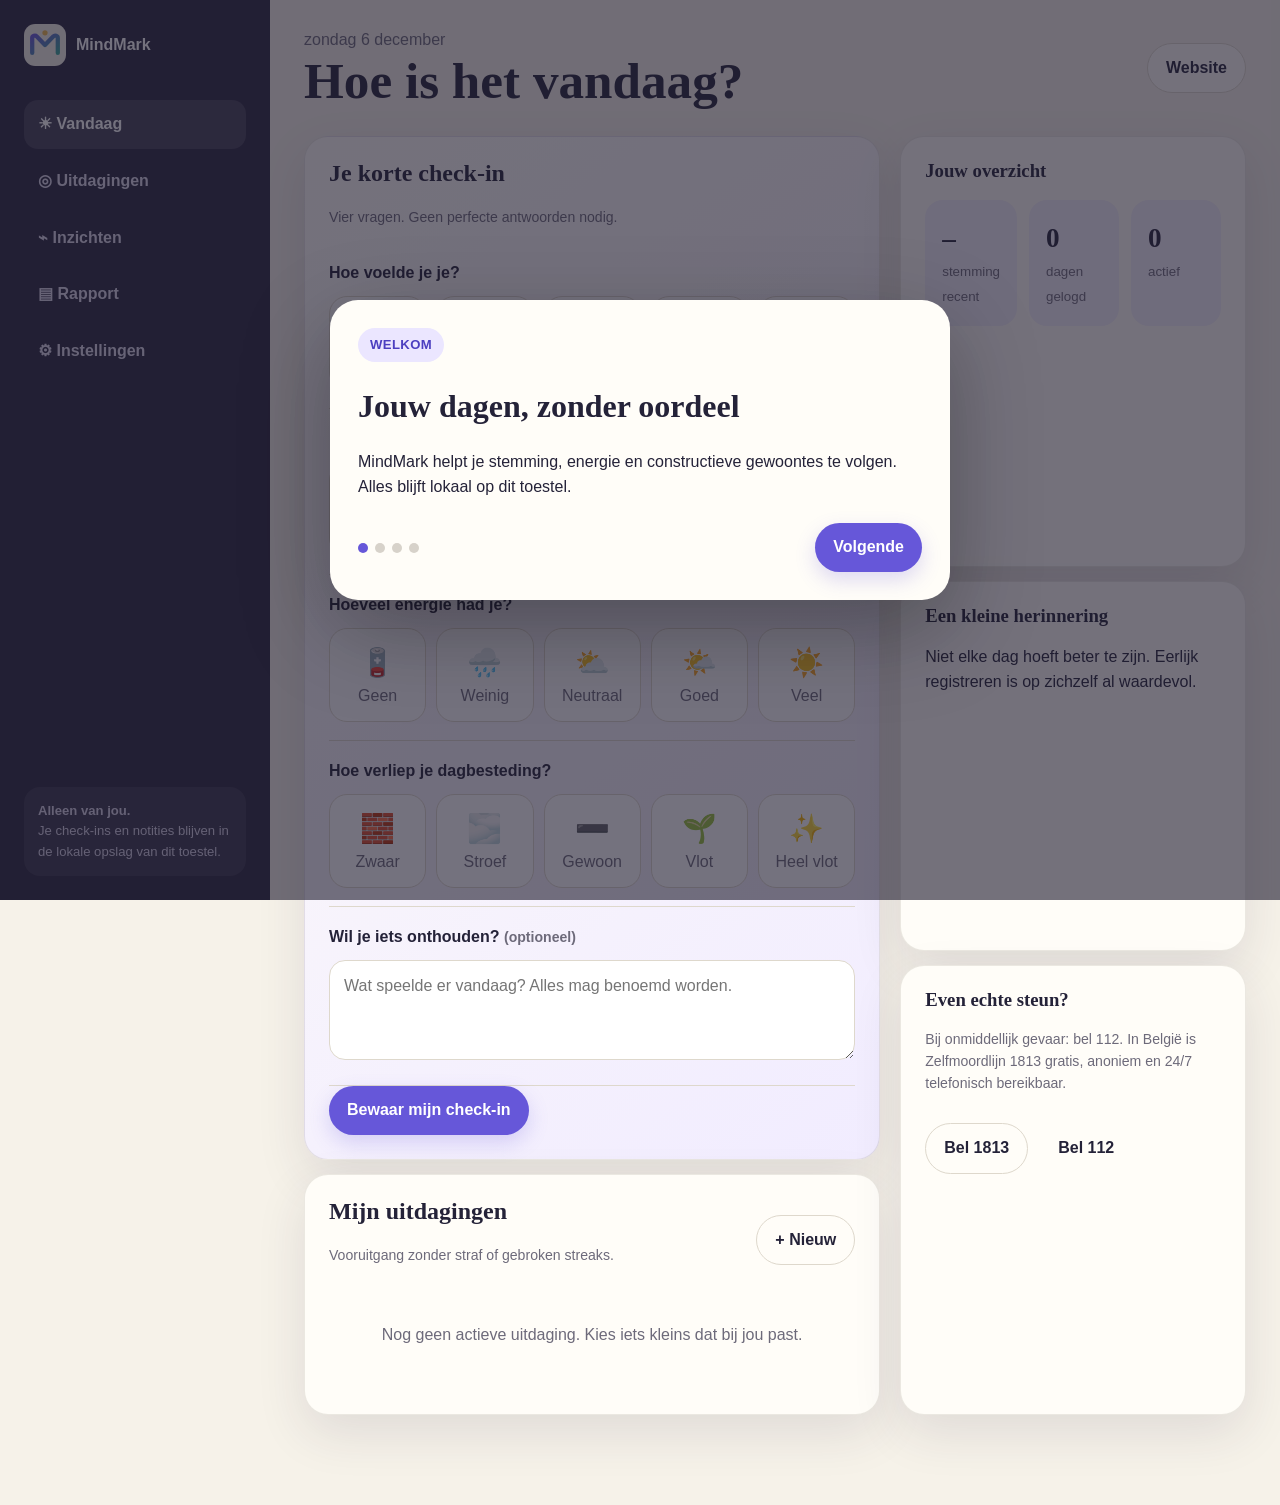
==== app/index.html @ 62b5b69e "Initial push" ====
<!doctype html><html lang="nl"><head><meta charset="utf-8"><meta name="viewport" content="width=device-width,initial-scale=1,viewport-fit=cover"><meta name="theme-color" content="#6657d9"><title>MindMark App — gratis mood- en habit tracker</title><meta name="description" content="Track stemming, emoties en zelfverbeterende gewoontes zonder schuldgevoel. Gratis en volledig lokaal."><link rel="manifest" href="../manifest.webmanifest"><link rel="icon" href="../assets/logo.svg"><link rel="stylesheet" href="../assets/styles.css"></head>
<body class="app-body" data-app-namespace="mindmark-stable">
<div class="app-shell">
<aside class="sidebar"><a class="brand" href="../"><img src="../assets/logo.svg" alt=""><span>MindMark</span></a><nav class="side-nav" aria-label="Appnavigatie"><button class="active" data-view="todayView">☀ Vandaag</button><button data-view="challengesView">◎ Uitdagingen</button><button data-view="insightsView">⌁ Inzichten</button><button data-view="reportView">▤ Rapport</button><button data-view="settingsView">⚙ Instellingen</button></nav><div class="privacy-chip"><strong>Alleen van jou.</strong><br>Je check-ins en notities blijven in de lokale opslag van dit toestel.</div></aside>
<main class="app-main"><header class="app-top"><div><div class="today" id="displayDate"></div><h1>Hoe is het vandaag?</h1></div><a class="btn secondary no-print" href="../">Website</a></header>
<section class="view active" id="todayView"><div class="dashboard-grid"><div class="stack"><article class="card check-card"><h2>Je korte check-in</h2><p class="small">Vier vragen. Geen perfecte antwoorden nodig.</p><div id="checkinStatus"></div><form id="checkinForm"><div class="question"><label>Hoe voelde je je?</label><div class="score-buttons"> <button type="button" class="score-btn" data-q="mood" data-score="1"><span>😞</span>Zwaar</button><button type="button" class="score-btn" data-q="mood" data-score="2"><span>🙁</span>Moeilijk</button><button type="button" class="score-btn" data-q="mood" data-score="3"><span>😐</span>Neutraal</button><button type="button" class="score-btn" data-q="mood" data-score="4"><span>🙂</span>Goed</button><button type="button" class="score-btn" data-q="mood" data-score="5"><span>😊</span>Heel goed</button></div></div>
<div class="question"><label>Hoe voelde je lichaam aan?</label><div class="score-buttons"> <button type="button" class="score-btn" data-q="body" data-score="1"><span>😣</span>Zwaar</button><button type="button" class="score-btn" data-q="body" data-score="2"><span>😕</span>Moeilijk</button><button type="button" class="score-btn" data-q="body" data-score="3"><span>😐</span>Neutraal</button><button type="button" class="score-btn" data-q="body" data-score="4"><span>🙂</span>Goed</button><button type="button" class="score-btn" data-q="body" data-score="5"><span>💪</span>Sterk</button></div></div>
<div class="question"><label>Hoeveel energie had je?</label><div class="score-buttons"> <button type="button" class="score-btn" data-q="energy" data-score="1"><span>🪫</span>Geen</button><button type="button" class="score-btn" data-q="energy" data-score="2"><span>🌧️</span>Weinig</button><button type="button" class="score-btn" data-q="energy" data-score="3"><span>⛅</span>Neutraal</button><button type="button" class="score-btn" data-q="energy" data-score="4"><span>🌤️</span>Goed</button><button type="button" class="score-btn" data-q="energy" data-score="5"><span>☀️</span>Veel</button></div></div>
<div class="question"><label>Hoe verliep je dagbesteding?</label><div class="score-buttons"> <button type="button" class="score-btn" data-q="day" data-score="1"><span>🧱</span>Zwaar</button><button type="button" class="score-btn" data-q="day" data-score="2"><span>🌫️</span>Stroef</button><button type="button" class="score-btn" data-q="day" data-score="3"><span>➖</span>Gewoon</button><button type="button" class="score-btn" data-q="day" data-score="4"><span>🌱</span>Vlot</button><button type="button" class="score-btn" data-q="day" data-score="5"><span>✨</span>Heel vlot</button></div></div>
<div class="question"><label for="note">Wil je iets onthouden? <span class="small">(optioneel)</span></label><textarea id="note" class="field" maxlength="1000" placeholder="Wat speelde er vandaag? Alles mag benoemd worden."></textarea></div><button class="btn" type="submit">Bewaar mijn check-in</button></form></article>
<article class="card"><div style="display:flex;justify-content:space-between;gap:12px;align-items:center"><div><h2>Mijn uitdagingen</h2><p class="small">Vooruitgang zonder straf of gebroken streaks.</p></div><button class="btn secondary" id="newChallenge">+ Nieuw</button></div><div id="dashboardChallenges"></div></article></div>
<aside class="stack"><article class="card"><h3>Jouw overzicht</h3><div class="stat-grid"><div class="stat"><strong id="weekAverage">–</strong><small>stemming recent</small></div><div class="stat"><strong id="loggedDays">0</strong><small>dagen gelogd</small></div><div class="stat"><strong id="activeChallenges">0</strong><small>actief</small></div></div></article><article class="card"><h3>Een kleine herinnering</h3><p>Niet elke dag hoeft beter te zijn. Eerlijk registreren is op zichzelf al waardevol.</p></article><article class="card"><h3>Even echte steun?</h3><p class="small">Bij onmiddellijk gevaar: bel 112. In België is Zelfmoordlijn 1813 gratis, anoniem en 24/7 telefonisch bereikbaar.</p><div class="actions"><a class="btn secondary" href="tel:1813">Bel 1813</a><a class="btn ghost" href="tel:112">Bel 112</a></div></article></aside></div></section>
<section class="view" id="challengesView"><div style="display:flex;justify-content:space-between;align-items:center;gap:16px"><div><h2>Uitdagingen</h2><p class="section-intro">Kies uit een begrensde bibliotheek met veilige, constructieve trackers.</p></div><button class="btn" id="newChallenge">+ Nieuwe uitdaging</button></div><div class="dashboard-grid" style="margin-top:24px"><article class="card"><h3>Actief</h3><div id="challengeList"></div></article><article class="card"><h3>Behaald</h3><div id="completedList"></div></article></div></section>
<section class="view" id="insightsView"><h2>Jouw patronen</h2><p class="section-intro">Feitelijke observaties uit wat jij registreert. Geen diagnose en geen algemene mentale gezondheidsscore.</p><div class="dashboard-grid" style="margin-top:24px"><article class="card"><h3>Stemming per niveau</h3><div class="bars" id="insightBars"></div><p class="small">1 = zwaar, 5 = heel goed</p></article><article class="card"><h3>Wat valt op?</h3><p id="patternCopy"></p><div class="notice small">Samenhang is geen oorzaak. Gebruik inzichten als gesprekspunt, niet als medische conclusie.</div></article></div><article class="card" style="margin-top:20px"><h3>Deze maand</h3><div class="calendar-grid" id="calendar"></div></article></section>
<section class="view" id="reportView"><div style="display:flex;justify-content:space-between;align-items:center"><div><h2>Persoonlijk rapport</h2><p class="section-intro">Gegenereerd op dit toestel. Jij kiest zelf of je het print of deelt.</p></div><button class="btn no-print" id="printReport">Print / bewaar als PDF</button></div><article class="card" style="margin-top:24px"><img src="../assets/logo.svg" width="52" alt=""><h2>MindMark-overzicht</h2><p><strong>Geregistreerde dagen:</strong> <span id="reportCount">0</span></p><div class="report-summary" id="reportNarrative"></div><h3 style="margin-top:28px">Belangrijk</h3><p class="small">Dit rapport vat persoonlijke registraties samen. Het stelt geen diagnose en vervangt geen zorgverlener. Vrije notities worden in deze MVP niet in het printrapport opgenomen.</p></article></section>
<section class="view" id="settingsView"><h2>Instellingen</h2><div class="dashboard-grid" style="margin-top:24px"><article class="card stack"><h3>Profiel op dit toestel</h3><label>Voornaam of bijnaam<input id="profileName" class="field" placeholder="Optioneel"></label><label>Land voor hulplijnen<select id="country" class="field"><option value="BE">België</option><option value="NL">Nederland</option><option value="FR">Frankrijk</option><option value="DE">Duitsland</option><option value="OTHER">Ander EU-land — 112</option></select></label><button class="btn" id="saveSettings">Bewaren</button></article><article class="card stack"><h3>Privacy en gegevens</h3><button class="btn secondary" id="exportData">Download lokale back-up</button><button class="btn secondary" id="restartTutorial">Toon tutorial opnieuw</button><button class="btn danger" id="wipeData">Wis alle lokale gegevens</button><p class="small">Zonder back-up kunnen verwijderde of verloren gegevens niet worden hersteld.</p></article></div></section>
</main></div>
<nav class="mobile-bar"><button class="active" data-view="todayView"><span>☀</span>Vandaag</button><button data-view="challengesView"><span>◎</span>Doelen</button><button data-view="insightsView"><span>⌁</span>Inzichten</button><button data-view="reportView"><span>▤</span>Rapport</button><button data-view="settingsView"><span>⚙</span>Instellingen</button></nav>
<div class="modal-backdrop" id="challengeModal"><div class="modal"><button class="btn ghost" data-close style="float:right">Sluiten</button><h2>Kies een uitdaging</h2><p>Alle trackers zijn gekozen om zelfzorg en constructieve verandering te ondersteunen.</p><form id="challengeForm"><div class="tracker-grid" id="trackerLibrary"></div><div class="card" style="margin-top:18px"><label><strong>Hoe groot is deze uitdaging?</strong><input class="field" id="challengeTarget" type="number" min="1" max="365" value="7"></label><p class="small">Bijvoorbeeld 7 dagen, sessies of registraties. Een gemiste dag zet niets op nul.</p><button class="btn" type="submit">Voeg uitdaging toe</button></div></form></div></div>
<div class="modal-backdrop" id="celebrateModal"><div class="modal celebrate"><div class="confetti">✦ ✨ ✦</div><h2 id="celebrateTitle">Uitdaging behaald</h2><p><strong>Goed gedaan.</strong> Dit is iets dat je bewust hebt opgebouwd. Neem gerust even tijd om dat te erkennen.</p><form id="celebrateForm" class="stack"><label>Hoe voelde het om dit te behalen?<textarea id="achievementFeeling" class="field" placeholder="Trots, opgelucht, verrassend, moeilijk… alles is oké."></textarea></label><fieldset style="border:0;padding:0"><legend><strong>Wil je al naar een volgende uitdaging kijken?</strong></legend><label class="tracker-item"><input type="radio" name="nextChoice" value="new"> Ja, toon me de bibliotheek</label><label class="tracker-item"><input type="radio" name="nextChoice" value="later" checked> Niet nu, ik geniet eerst hiervan</label></fieldset><button class="btn" type="submit">Bewaar dit moment</button></form></div></div>
<div class="modal-backdrop" id="crisisModal"><div class="modal crisis"><h2 id="crisisTitle"></h2><p id="crisisCopy"></p><div class="notice"><strong>Zelfmoordlijn 1813</strong><br>België: gratis en anoniem. Telefoon 24/7. Chat dagelijks 17:00–00:00 en woensdag 12:00–00:00.</div><div class="actions"><a class="btn danger call-button" id="callPrimary" href="tel:1813">Bel 1813</a><button class="btn secondary" data-close>Ik ben nu veilig</button></div><p class="small">MindMark verstuurt je tekst niet en contacteert niemand automatisch.</p></div></div>
<div class="modal-backdrop" id="tutorialModal"><div class="modal"><div class="tutorial-slide"><span class="eyebrow">Welkom</span><h2>Jouw dagen, zonder oordeel</h2><p>MindMark helpt je stemming, energie en constructieve gewoontes te volgen. Alles blijft lokaal op dit toestel.</p></div><div class="tutorial-slide" hidden><span class="eyebrow">30 seconden</span><h2>Een superkorte check-in</h2><p>Vier eenvoudige vragen tonen patronen over tijd. Een moeilijke dag is informatie, geen mislukking.</p></div><div class="tutorial-slide" hidden><span class="eyebrow">Uitdagingen</span><h2>Vooruitgang die niet breekt</h2><p>Behaalde doelen worden gevierd. Gemiste dagen wissen je eerdere inspanning nooit uit.</p></div><div class="tutorial-slide" hidden><span class="eyebrow">Veiligheid</span><h2>Echte hulp blijft dichtbij</h2><p>Bij zorgwekkende woorden toont MindMark rustig relevante hulplijnen. Er wordt niets verzonden.</p></div><div style="display:flex;justify-content:space-between;align-items:center;margin-top:24px"><div style="display:flex;gap:7px"><i class="tutorial-dot"></i><i class="tutorial-dot"></i><i class="tutorial-dot"></i><i class="tutorial-dot"></i></div><button class="btn" id="tutorialNext">Volgende</button></div></div></div>
<div class="toast" id="toast"></div><script src="../data/trackers.js"></script><script src="../js/app.js"></script></body></html>
---- assets/styles.css ----
:root{--ink:#242238;--muted:#6d6a7a;--paper:#f6f2e9;--surface:#fffdf8;--soft:#ece7f8;--primary:#6657d9;--primary-dark:#4c3fc0;--teal:#278f86;--gold:#e6a93f;--rose:#d96d7b;--line:#ded8cc;--shadow:0 18px 50px rgba(42,36,72,.11);--radius:24px;--serif:"Merriweather","Iowan Old Style","Palatino Linotype",Georgia,serif;--sans:"Noto Sans Display","Avenir Next","Trebuchet MS",Arial,sans-serif}
*{box-sizing:border-box}html{scroll-behavior:smooth}body{margin:0;background:radial-gradient(circle at 10% 0%,#fff8e8 0,transparent 28%),radial-gradient(circle at 90% 10%,#e9e6ff 0,transparent 26%),var(--paper);color:var(--ink);font-family:var(--sans);line-height:1.55}button,input,textarea,select{font:inherit}a{color:var(--primary-dark)}img{max-width:100%}.wrap{width:min(1180px,calc(100% - 32px));margin:auto}.site-header{position:sticky;top:0;z-index:30;background:rgba(246,242,233,.88);backdrop-filter:blur(18px);border-bottom:1px solid rgba(110,103,91,.12)}.nav{height:72px;display:flex;align-items:center;justify-content:space-between;gap:24px}.brand{display:flex;align-items:center;gap:10px;text-decoration:none;color:var(--ink);font-weight:800}.brand img{width:42px;height:42px}.navlinks{display:flex;align-items:center;gap:20px}.navlinks a{text-decoration:none;color:var(--ink);font-size:.94rem}.button,.btn{display:inline-flex;align-items:center;justify-content:center;gap:8px;border:0;border-radius:999px;background:var(--primary);color:#fff;text-decoration:none;padding:12px 18px;font-weight:800;cursor:pointer;box-shadow:0 8px 20px rgba(102,87,217,.22)}.button:hover,.btn:hover{background:var(--primary-dark);transform:translateY(-1px)}.btn.secondary,.button.secondary{background:var(--surface);color:var(--ink);border:1px solid var(--line);box-shadow:none}.btn.ghost{background:transparent;color:var(--ink);box-shadow:none}.btn.danger{background:#a72b45}.hero{padding:82px 0 60px}.hero-grid{display:grid;grid-template-columns:1.07fr .93fr;gap:56px;align-items:center}.eyebrow{display:inline-flex;border-radius:999px;background:#ebe6ff;color:var(--primary-dark);padding:7px 12px;font-weight:800;font-size:.82rem;letter-spacing:.03em;text-transform:uppercase}.hero h1,.page-title,h1,h2,h3{font-family:var(--serif);line-height:1.08}.hero h1{font-size:clamp(3rem,7vw,6.4rem);margin:18px 0 22px;letter-spacing:-.045em}.hero h1 span{color:var(--primary)}.lead{font-size:clamp(1.08rem,2vw,1.34rem);color:var(--muted);max-width:720px}.actions{display:flex;flex-wrap:wrap;gap:12px;margin-top:28px}.trust-row{display:flex;flex-wrap:wrap;gap:10px;margin-top:28px}.trust-pill{padding:8px 12px;border-radius:999px;background:rgba(255,255,255,.7);border:1px solid var(--line);font-size:.88rem;font-weight:700}.phone-preview{padding:18px;border-radius:42px;background:#25233a;box-shadow:0 30px 80px rgba(38,31,75,.28);transform:rotate(2deg)}.phone-screen{background:var(--paper);border-radius:28px;padding:22px;min-height:580px;overflow:hidden}.mini-head{display:flex;justify-content:space-between;align-items:center}.mini-card,.card{background:var(--surface);border:1px solid rgba(115,104,89,.14);border-radius:var(--radius);box-shadow:var(--shadow)}.mini-card{padding:18px;margin-top:14px}.mood-row{display:grid;grid-template-columns:repeat(5,1fr);gap:8px;margin-top:12px}.mood{aspect-ratio:1;border-radius:18px;display:grid;place-items:center;background:#f1edf8;font-size:1.7rem}.mood.active{background:#ddd6ff;outline:3px solid var(--primary)}.mini-progress{height:10px;border-radius:999px;background:#e7e1d7;overflow:hidden}.mini-progress span{display:block;height:100%;width:74%;background:linear-gradient(90deg,var(--primary),var(--teal));border-radius:inherit}.section{padding:72px 0}.section h2{font-size:clamp(2.1rem,4.5vw,4rem);margin:0 0 16px;letter-spacing:-.03em}.section-intro{max-width:760px;color:var(--muted);font-size:1.1rem}.grid-3{display:grid;grid-template-columns:repeat(3,1fr);gap:20px;margin-top:32px}.feature{padding:28px}.feature .icon{width:48px;height:48px;border-radius:16px;background:var(--soft);display:grid;place-items:center;font-size:1.45rem}.feature h3{font-size:1.35rem;margin:18px 0 8px}.feature p{margin:0;color:var(--muted)}.band{background:#28253d;color:white}.band .section-intro{color:#d8d4e8}.steps{display:grid;grid-template-columns:repeat(4,1fr);gap:18px;margin-top:32px}.step{padding:24px;border:1px solid rgba(255,255,255,.15);border-radius:22px;background:rgba(255,255,255,.06)}.step b{display:grid;place-items:center;width:34px;height:34px;border-radius:50%;background:var(--gold);color:#2f2512;margin-bottom:20px}.footer{padding:42px 0;border-top:1px solid var(--line);color:var(--muted)}.footer-grid{display:flex;justify-content:space-between;gap:24px;flex-wrap:wrap}.footer a{color:inherit}.legal{padding:60px 0}.legal article{max-width:840px}.legal h1{font-size:clamp(2.6rem,6vw,5rem)}.legal h2{margin-top:38px;font-size:1.7rem}.notice{padding:18px 20px;border-radius:18px;background:#fff4d5;border:1px solid #edd28a}.app-body{background:var(--paper)}.app-shell{min-height:100vh;display:grid;grid-template-columns:270px 1fr}.sidebar{position:sticky;top:0;height:100vh;padding:24px;background:#28253d;color:#fff;display:flex;flex-direction:column}.sidebar .brand{color:#fff}.side-nav{display:grid;gap:8px;margin-top:34px}.side-nav button{border:0;background:transparent;color:#dcd8ea;padding:12px 14px;border-radius:14px;text-align:left;font-weight:700;cursor:pointer}.side-nav button.active,.side-nav button:hover{background:rgba(255,255,255,.12);color:#fff}.privacy-chip{margin-top:auto;padding:14px;border-radius:16px;background:rgba(255,255,255,.08);font-size:.82rem;color:#d7d2e8}.app-main{padding:28px 34px 90px;min-width:0}.app-top{display:flex;align-items:center;justify-content:space-between;gap:20px;margin-bottom:28px}.app-top h1{font-size:clamp(2rem,4vw,3.4rem);margin:0}.today{color:var(--muted)}.view{display:none}.view.active{display:block}.dashboard-grid{display:grid;grid-template-columns:1.25fr .75fr;gap:20px}.card{padding:24px}.check-card{background:linear-gradient(145deg,#fffdf8,#f1ecff)}.card h2,.card h3{margin-top:0}.score-buttons{display:grid;grid-template-columns:repeat(5,1fr);gap:10px}.score-btn{border:1px solid var(--line);background:#fff;border-radius:18px;padding:12px 6px;cursor:pointer;color:var(--muted)}.score-btn span{display:block;font-size:1.75rem}.score-btn.selected{border-color:var(--primary);background:#ebe7ff;color:var(--ink);box-shadow:0 0 0 3px rgba(102,87,217,.12)}.question{padding:18px 0;border-bottom:1px solid var(--line)}.question:last-child{border-bottom:0}.question label{display:block;font-weight:800;margin-bottom:10px}.field{width:100%;border:1px solid var(--line);border-radius:16px;background:#fff;padding:13px 14px;color:var(--ink)}textarea.field{min-height:100px;resize:vertical}.stack{display:grid;gap:14px}.split{display:grid;grid-template-columns:1fr 1fr;gap:14px}.stat-grid{display:grid;grid-template-columns:repeat(3,1fr);gap:12px}.stat{padding:17px;border-radius:18px;background:#f2eef9}.stat strong{display:block;font-family:var(--serif);font-size:1.7rem}.stat small{color:var(--muted)}.challenge-card{display:flex;gap:14px;align-items:center;padding:16px;border-radius:18px;background:#fff;border:1px solid var(--line);margin-top:12px}.challenge-card .grow{flex:1}.progress{height:9px;background:#e9e4da;border-radius:999px;overflow:hidden}.progress span{display:block;height:100%;border-radius:inherit;background:linear-gradient(90deg,var(--primary),var(--teal))}.empty{text-align:center;padding:42px 20px;color:var(--muted)}.tracker-grid{display:grid;grid-template-columns:repeat(2,1fr);gap:18px}.tracker-group h3{font-size:1.2rem}.tracker-item{display:flex;align-items:center;gap:10px;padding:11px;border-radius:14px}.tracker-item:hover{background:#f4f0e9}.tracker-item input{width:19px;height:19px}.calendar-grid{display:grid;grid-template-columns:repeat(7,1fr);gap:8px}.day{aspect-ratio:1;border-radius:15px;background:#fff;display:grid;place-items:center;border:1px solid var(--line);font-size:.85rem}.day.has-1{background:#f8dce1}.day.has-2{background:#f7e9c7}.day.has-3{background:#e7e4f7}.day.has-4{background:#d9eee9}.day.has-5{background:#cce6da}.bars{display:flex;align-items:end;gap:9px;height:180px;padding-top:20px}.bar{flex:1;min-width:8px;border-radius:8px 8px 3px 3px;background:linear-gradient(var(--primary),var(--teal));position:relative}.bar small{position:absolute;bottom:-24px;left:50%;transform:translateX(-50%);font-size:.68rem;color:var(--muted)}.modal-backdrop{position:fixed;inset:0;background:rgba(31,28,47,.62);z-index:100;display:none;place-items:center;padding:18px}.modal-backdrop.open{display:grid}.modal{width:min(620px,100%);max-height:90vh;overflow:auto;background:var(--surface);border-radius:28px;padding:28px;box-shadow:0 30px 90px rgba(0,0,0,.3)}.modal h2{font-size:2rem}.crisis{border-top:8px solid var(--rose)}.call-button{font-size:1.2rem;padding:16px 22px}.toast{position:fixed;right:22px;bottom:22px;background:#28253d;color:#fff;padding:14px 18px;border-radius:16px;box-shadow:var(--shadow);opacity:0;transform:translateY(10px);pointer-events:none;transition:.2s;z-index:200}.toast.show{opacity:1;transform:none}.mobile-bar{display:none}.tutorial-dot{width:10px;height:10px;border-radius:50%;background:#d7d2ca}.tutorial-dot.active{background:var(--primary)}.report-summary{padding:18px;border-radius:18px;background:#f2eef9}.danger-note{background:#fff0f1;border:1px solid #e8b8bf;padding:16px;border-radius:16px}.celebrate{background:linear-gradient(135deg,#fff4ca,#e8e2ff);border:1px solid #e1cc74}.confetti{font-size:2rem;letter-spacing:.25rem}.beta-badge{padding:5px 9px;border-radius:999px;background:var(--gold);color:#2d220b;font-size:.75rem;font-weight:900}.small{font-size:.88rem;color:var(--muted)}
@media(max-width:900px){.hero-grid,.dashboard-grid{grid-template-columns:1fr}.phone-preview{max-width:520px;margin:auto}.grid-3{grid-template-columns:1fr 1fr}.steps{grid-template-columns:1fr 1fr}.app-shell{display:block}.sidebar{display:none}.app-main{padding:20px 16px 96px}.mobile-bar{position:fixed;display:grid;grid-template-columns:repeat(5,1fr);bottom:0;left:0;right:0;z-index:40;background:rgba(255,253,248,.94);backdrop-filter:blur(18px);border-top:1px solid var(--line);padding:8px}.mobile-bar button{border:0;background:none;font-size:.7rem;color:var(--muted);padding:7px 2px}.mobile-bar button span{display:block;font-size:1.25rem}.mobile-bar button.active{color:var(--primary);font-weight:800}.navlinks a:not(.button){display:none}}
@media(max-width:620px){.hero{padding-top:48px}.hero h1{font-size:3.3rem}.grid-3,.steps,.tracker-grid,.split,.stat-grid{grid-template-columns:1fr}.phone-screen{min-height:520px}.score-buttons{gap:5px}.score-btn{padding:10px 2px;font-size:.7rem}.score-btn span{font-size:1.4rem}.app-top{align-items:flex-start}.card{padding:19px}.calendar-grid{gap:4px}.day{border-radius:10px}.nav{height:64px}}
@media print{.sidebar,.mobile-bar,.app-top .btn,.no-print{display:none!important}.app-shell{display:block}.app-main{padding:0}.view{display:none!important}#reportView{display:block!important}.card{box-shadow:none;break-inside:avoid}body{background:#fff}}
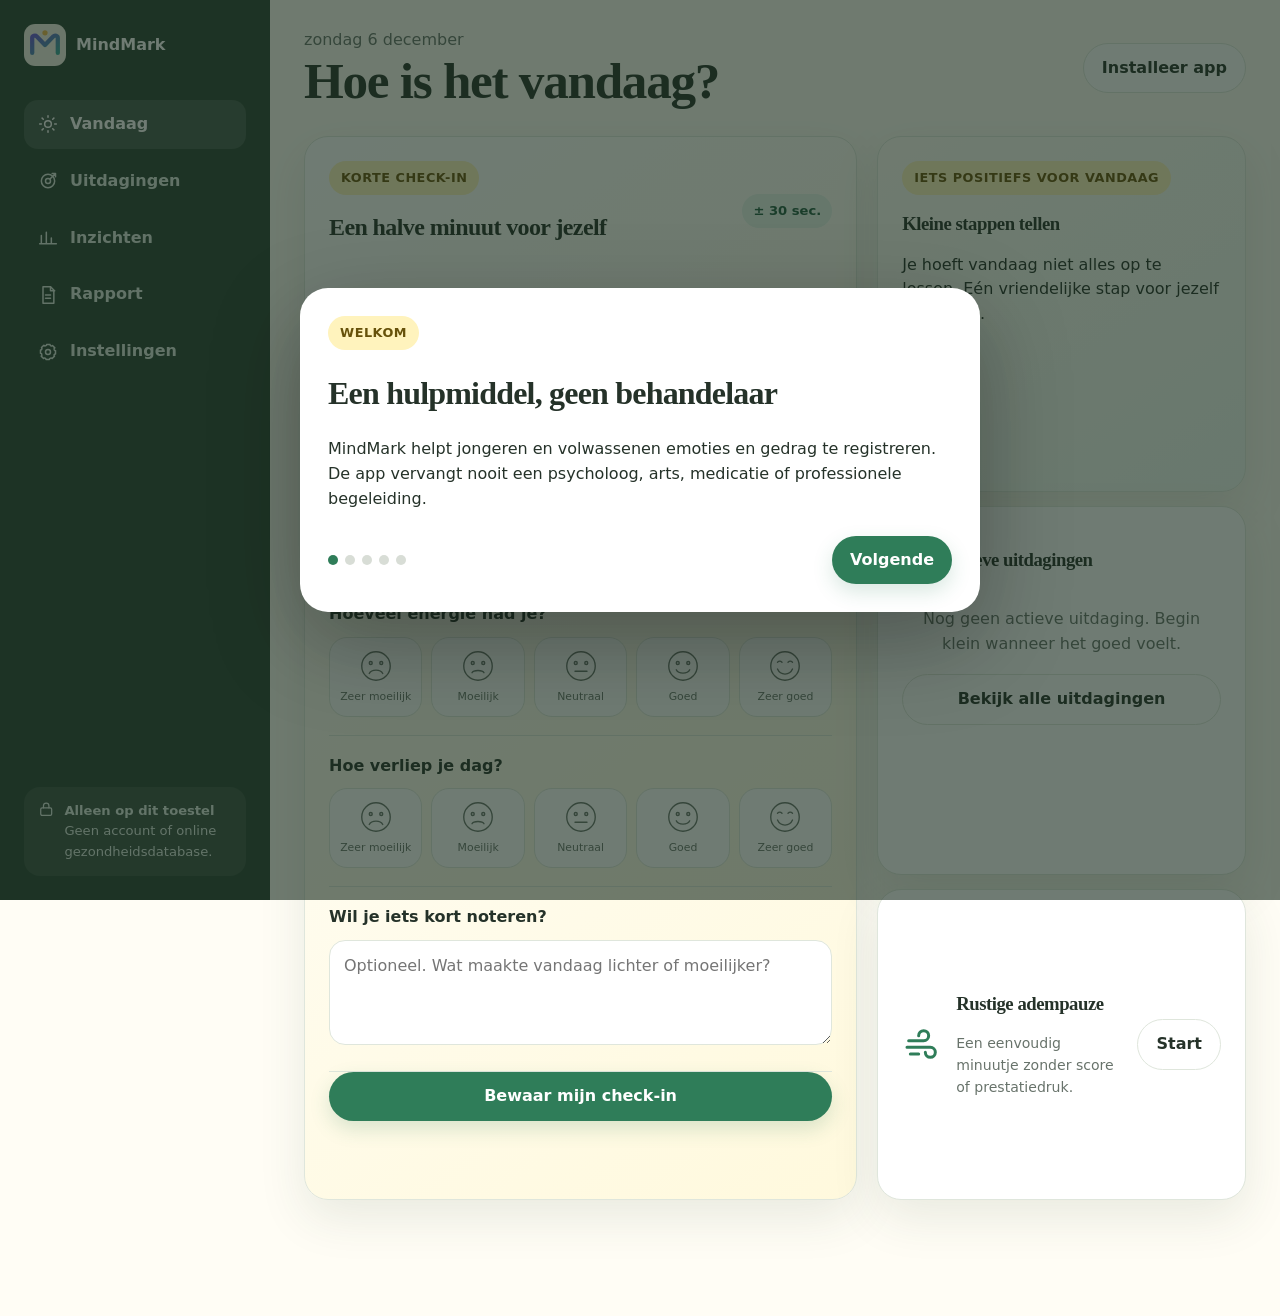
==== commit 825db6da: "V0.000.002" ====
--- a/app/index.html
+++ b/app/index.html
@@ -1,23 +1,18 @@
-<!doctype html><html lang="nl"><head><meta charset="utf-8"><meta name="viewport" content="width=device-width,initial-scale=1,viewport-fit=cover"><meta name="theme-color" content="#6657d9"><title>MindMark App — gratis mood- en habit tracker</title><meta name="description" content="Track stemming, emoties en zelfverbeterende gewoontes zonder schuldgevoel. Gratis en volledig lokaal."><link rel="manifest" href="../manifest.webmanifest"><link rel="icon" href="../assets/logo.svg"><link rel="stylesheet" href="../assets/styles.css"></head>
-<body class="app-body" data-app-namespace="mindmark-stable">
-<div class="app-shell">
-<aside class="sidebar"><a class="brand" href="../"><img src="../assets/logo.svg" alt=""><span>MindMark</span></a><nav class="side-nav" aria-label="Appnavigatie"><button class="active" data-view="todayView">☀ Vandaag</button><button data-view="challengesView">◎ Uitdagingen</button><button data-view="insightsView">⌁ Inzichten</button><button data-view="reportView">▤ Rapport</button><button data-view="settingsView">⚙ Instellingen</button></nav><div class="privacy-chip"><strong>Alleen van jou.</strong><br>Je check-ins en notities blijven in de lokale opslag van dit toestel.</div></aside>
-<main class="app-main"><header class="app-top"><div><div class="today" id="displayDate"></div><h1>Hoe is het vandaag?</h1></div><a class="btn secondary no-print" href="../">Website</a></header>
-<section class="view active" id="todayView"><div class="dashboard-grid"><div class="stack"><article class="card check-card"><h2>Je korte check-in</h2><p class="small">Vier vragen. Geen perfecte antwoorden nodig.</p><div id="checkinStatus"></div><form id="checkinForm"><div class="question"><label>Hoe voelde je je?</label><div class="score-buttons"> <button type="button" class="score-btn" data-q="mood" data-score="1"><span>😞</span>Zwaar</button><button type="button" class="score-btn" data-q="mood" data-score="2"><span>🙁</span>Moeilijk</button><button type="button" class="score-btn" data-q="mood" data-score="3"><span>😐</span>Neutraal</button><button type="button" class="score-btn" data-q="mood" data-score="4"><span>🙂</span>Goed</button><button type="button" class="score-btn" data-q="mood" data-score="5"><span>😊</span>Heel goed</button></div></div>
-<div class="question"><label>Hoe voelde je lichaam aan?</label><div class="score-buttons"> <button type="button" class="score-btn" data-q="body" data-score="1"><span>😣</span>Zwaar</button><button type="button" class="score-btn" data-q="body" data-score="2"><span>😕</span>Moeilijk</button><button type="button" class="score-btn" data-q="body" data-score="3"><span>😐</span>Neutraal</button><button type="button" class="score-btn" data-q="body" data-score="4"><span>🙂</span>Goed</button><button type="button" class="score-btn" data-q="body" data-score="5"><span>💪</span>Sterk</button></div></div>
-<div class="question"><label>Hoeveel energie had je?</label><div class="score-buttons"> <button type="button" class="score-btn" data-q="energy" data-score="1"><span>🪫</span>Geen</button><button type="button" class="score-btn" data-q="energy" data-score="2"><span>🌧️</span>Weinig</button><button type="button" class="score-btn" data-q="energy" data-score="3"><span>⛅</span>Neutraal</button><button type="button" class="score-btn" data-q="energy" data-score="4"><span>🌤️</span>Goed</button><button type="button" class="score-btn" data-q="energy" data-score="5"><span>☀️</span>Veel</button></div></div>
-<div class="question"><label>Hoe verliep je dagbesteding?</label><div class="score-buttons"> <button type="button" class="score-btn" data-q="day" data-score="1"><span>🧱</span>Zwaar</button><button type="button" class="score-btn" data-q="day" data-score="2"><span>🌫️</span>Stroef</button><button type="button" class="score-btn" data-q="day" data-score="3"><span>➖</span>Gewoon</button><button type="button" class="score-btn" data-q="day" data-score="4"><span>🌱</span>Vlot</button><button type="button" class="score-btn" data-q="day" data-score="5"><span>✨</span>Heel vlot</button></div></div>
-<div class="question"><label for="note">Wil je iets onthouden? <span class="small">(optioneel)</span></label><textarea id="note" class="field" maxlength="1000" placeholder="Wat speelde er vandaag? Alles mag benoemd worden."></textarea></div><button class="btn" type="submit">Bewaar mijn check-in</button></form></article>
-<article class="card"><div style="display:flex;justify-content:space-between;gap:12px;align-items:center"><div><h2>Mijn uitdagingen</h2><p class="small">Vooruitgang zonder straf of gebroken streaks.</p></div><button class="btn secondary" id="newChallenge">+ Nieuw</button></div><div id="dashboardChallenges"></div></article></div>
-<aside class="stack"><article class="card"><h3>Jouw overzicht</h3><div class="stat-grid"><div class="stat"><strong id="weekAverage">–</strong><small>stemming recent</small></div><div class="stat"><strong id="loggedDays">0</strong><small>dagen gelogd</small></div><div class="stat"><strong id="activeChallenges">0</strong><small>actief</small></div></div></article><article class="card"><h3>Een kleine herinnering</h3><p>Niet elke dag hoeft beter te zijn. Eerlijk registreren is op zichzelf al waardevol.</p></article><article class="card"><h3>Even echte steun?</h3><p class="small">Bij onmiddellijk gevaar: bel 112. In België is Zelfmoordlijn 1813 gratis, anoniem en 24/7 telefonisch bereikbaar.</p><div class="actions"><a class="btn secondary" href="tel:1813">Bel 1813</a><a class="btn ghost" href="tel:112">Bel 112</a></div></article></aside></div></section>
-<section class="view" id="challengesView"><div style="display:flex;justify-content:space-between;align-items:center;gap:16px"><div><h2>Uitdagingen</h2><p class="section-intro">Kies uit een begrensde bibliotheek met veilige, constructieve trackers.</p></div><button class="btn" id="newChallenge">+ Nieuwe uitdaging</button></div><div class="dashboard-grid" style="margin-top:24px"><article class="card"><h3>Actief</h3><div id="challengeList"></div></article><article class="card"><h3>Behaald</h3><div id="completedList"></div></article></div></section>
-<section class="view" id="insightsView"><h2>Jouw patronen</h2><p class="section-intro">Feitelijke observaties uit wat jij registreert. Geen diagnose en geen algemene mentale gezondheidsscore.</p><div class="dashboard-grid" style="margin-top:24px"><article class="card"><h3>Stemming per niveau</h3><div class="bars" id="insightBars"></div><p class="small">1 = zwaar, 5 = heel goed</p></article><article class="card"><h3>Wat valt op?</h3><p id="patternCopy"></p><div class="notice small">Samenhang is geen oorzaak. Gebruik inzichten als gesprekspunt, niet als medische conclusie.</div></article></div><article class="card" style="margin-top:20px"><h3>Deze maand</h3><div class="calendar-grid" id="calendar"></div></article></section>
-<section class="view" id="reportView"><div style="display:flex;justify-content:space-between;align-items:center"><div><h2>Persoonlijk rapport</h2><p class="section-intro">Gegenereerd op dit toestel. Jij kiest zelf of je het print of deelt.</p></div><button class="btn no-print" id="printReport">Print / bewaar als PDF</button></div><article class="card" style="margin-top:24px"><img src="../assets/logo.svg" width="52" alt=""><h2>MindMark-overzicht</h2><p><strong>Geregistreerde dagen:</strong> <span id="reportCount">0</span></p><div class="report-summary" id="reportNarrative"></div><h3 style="margin-top:28px">Belangrijk</h3><p class="small">Dit rapport vat persoonlijke registraties samen. Het stelt geen diagnose en vervangt geen zorgverlener. Vrije notities worden in deze MVP niet in het printrapport opgenomen.</p></article></section>
-<section class="view" id="settingsView"><h2>Instellingen</h2><div class="dashboard-grid" style="margin-top:24px"><article class="card stack"><h3>Profiel op dit toestel</h3><label>Voornaam of bijnaam<input id="profileName" class="field" placeholder="Optioneel"></label><label>Land voor hulplijnen<select id="country" class="field"><option value="BE">België</option><option value="NL">Nederland</option><option value="FR">Frankrijk</option><option value="DE">Duitsland</option><option value="OTHER">Ander EU-land — 112</option></select></label><button class="btn" id="saveSettings">Bewaren</button></article><article class="card stack"><h3>Privacy en gegevens</h3><button class="btn secondary" id="exportData">Download lokale back-up</button><button class="btn secondary" id="restartTutorial">Toon tutorial opnieuw</button><button class="btn danger" id="wipeData">Wis alle lokale gegevens</button><p class="small">Zonder back-up kunnen verwijderde of verloren gegevens niet worden hersteld.</p></article></div></section>
+<!doctype html><html lang="nl"><head><meta charset="utf-8"><meta name="viewport" content="width=device-width,initial-scale=1"><meta name="theme-color" content="#F4C542"><title>MindMark — gratis mood- en gewoontetracker</title><link rel="manifest" href="../manifest.webmanifest"><link rel="icon" href="../assets/logo.svg"><link rel="stylesheet" href="../assets/styles.css"></head>
+<body class="app-body" data-app-namespace="mindmark-stable"><div class="app-shell"><aside class="sidebar"><a class="brand" href="../"><img src="../assets/logo.svg" alt=""><span>MindMark</span></a><nav class="side-nav"><button class="active" data-view="todayView"><svg><use href="../assets/icons.svg#i-sun"/></svg>Vandaag</button><button data-view="challengesView"><svg><use href="../assets/icons.svg#i-target"/></svg>Uitdagingen</button><button data-view="insightsView"><svg><use href="../assets/icons.svg#i-chart"/></svg>Inzichten</button><button data-view="reportView"><svg><use href="../assets/icons.svg#i-report"/></svg>Rapport</button><button data-view="settingsView"><svg><use href="../assets/icons.svg#i-settings"/></svg>Instellingen</button></nav><div class="privacy-chip"><svg><use href="../assets/icons.svg#i-lock"/></svg><div><strong>Alleen op dit toestel</strong><br>Geen account of online gezondheidsdatabase.</div></div></aside>
+<main class="app-main"><header class="app-top"><div><p class="today" id="displayDate"></p><h1 id="welcomeTitle">Hoe is het vandaag?</h1></div><button class="btn secondary" id="installBtn" hidden>Installeer app</button></header>
+<section class="view active" id="todayView"><div class="dashboard-grid"><article class="card check-card"><div class="section-heading"><div><span class="eyebrow">Korte check-in</span><h2>Een halve minuut voor jezelf</h2></div><span class="time-pill">± 30 sec.</span></div><div id="checkinStatus"></div><form id="checkinForm"><div id="questions"></div><label class="question"><strong>Wil je iets kort noteren?</strong><textarea id="note" class="field" maxlength="800" placeholder="Optioneel. Wat maakte vandaag lichter of moeilijker?"></textarea></label><button class="btn success wide" id="saveCheckin" type="submit">Bewaar mijn check-in</button><p class="form-feedback" id="checkinFeedback" role="status"></p></form></article>
+<aside class="stack"><article class="card daily-card"><span class="eyebrow">Iets positiefs voor vandaag</span><h3 id="dailyTitle">Een kleine gedachte</h3><p id="dailyCopy"></p></article><article class="card"><h3>Jouw actieve uitdagingen</h3><div id="dashboardChallenges"></div><button class="btn secondary wide" data-go="challengesView">Bekijk alle uitdagingen</button></article><article class="card mindful-card"><svg class="large-icon"><use href="../assets/icons.svg#i-breathe"/></svg><div><h3>Rustige adempauze</h3><p class="small">Een eenvoudig minuutje zonder score of prestatiedruk.</p></div><button class="btn secondary" id="startBreathing">Start</button></article></aside></div></section>
+<section class="view" id="challengesView"><div class="page-head"><div><h2>Uitdagingen op jouw tempo</h2><p class="section-intro">Kleine, constructieve stappen. Gemiste dagen wissen niets uit.</p></div><button class="btn" id="newChallenge">Nieuwe uitdaging</button></div><div class="dashboard-grid"><article class="card"><h3>Actief</h3><div id="goalWarning"></div><div id="challengeList"></div></article><article class="card"><h3>Behaald</h3><div id="completedList"></div></article></div></section>
+<section class="view" id="insightsView"><h2>Jouw inzichten</h2><p class="section-intro">Klik op een kalenderdag om je check-in en geregistreerde stappen te bekijken.</p><div class="dashboard-grid"><article class="card"><h3>Stemming per niveau</h3><div class="bars" id="insightBars"></div><p class="small">Van zeer moeilijk tot zeer goed.</p></article><article class="card"><h3>Wat valt op?</h3><p id="patternCopy"></p><div class="notice small">Dit zijn patronen uit jouw registraties, geen medische conclusie.</div></article></div><article class="card"><h3>Deze maand</h3><div class="calendar-grid" id="calendar"></div></article></section>
+<section class="view" id="reportView"><div class="page-head"><div><h2>Persoonlijk overzicht</h2><p class="section-intro">Lokaal samengesteld. Jij beslist zelf of je dit deelt.</p></div><button class="btn no-print" id="printReport">Print / bewaar als PDF</button></div><article class="card report-card"><img src="../assets/logo.svg" width="52" alt=""><h2>MindMark-overzicht</h2><p><strong>Geregistreerde dagen:</strong> <span id="reportCount">0</span></p><div class="report-summary" id="reportNarrative"></div><h3>Belangrijke afbakening</h3><p class="small">MindMark vervangt op geen enkel moment een psycholoog, arts, medicatie, diagnose of behandeling. Het is enkel een hulpmiddel om emoties en gedrag te registreren en bespreekbaar te maken.</p></article></section>
+<section class="view" id="settingsView"><h2>Instellingen</h2><div class="dashboard-grid"><article class="card stack"><h3>Op dit toestel</h3><label>Voornaam of bijnaam<input id="profileName" class="field" placeholder="Optioneel"></label><label>Leeftijd<input id="ageNumber" class="field" type="number" min="0" max="120" inputmode="numeric"><input id="ageRange" type="range" min="0" max="120" value="18"><span class="small">Leeftijd wordt alleen lokaal gebruikt om volwassen onderwerpen af te schermen.</span></label><label>Land voor hulplijnen<select id="country" class="field"><option value="BE">België</option></select></label><button class="btn" id="saveSettings">Bewaren</button></article><article class="card stack"><h3>Privacy en gegevens</h3><button class="btn secondary" id="exportData">Download lokale back-up</button><button class="btn secondary" id="restartTutorial">Toon tutorial opnieuw</button><button class="btn danger" id="wipeData">Wis alle lokale gegevens</button><p class="small">De app heeft geen online back-up. Wis je de sitegegevens of browseropslag, dan worden de lokale registraties verwijderd en kunnen wij ze niet herstellen.</p></article><article class="card"><h3>Hulp nodig?</h3><p class="small">MindMark is geen crisisdienst. Bij onmiddellijk gevaar bel je 112. Voor gedachten aan zelfdoding kan je gratis en anoniem 1813 bellen.</p><button class="btn secondary" id="openHelp">Bekijk hulplijnen</button></article></div></section>
 </main></div>
-<nav class="mobile-bar"><button class="active" data-view="todayView"><span>☀</span>Vandaag</button><button data-view="challengesView"><span>◎</span>Doelen</button><button data-view="insightsView"><span>⌁</span>Inzichten</button><button data-view="reportView"><span>▤</span>Rapport</button><button data-view="settingsView"><span>⚙</span>Instellingen</button></nav>
-<div class="modal-backdrop" id="challengeModal"><div class="modal"><button class="btn ghost" data-close style="float:right">Sluiten</button><h2>Kies een uitdaging</h2><p>Alle trackers zijn gekozen om zelfzorg en constructieve verandering te ondersteunen.</p><form id="challengeForm"><div class="tracker-grid" id="trackerLibrary"></div><div class="card" style="margin-top:18px"><label><strong>Hoe groot is deze uitdaging?</strong><input class="field" id="challengeTarget" type="number" min="1" max="365" value="7"></label><p class="small">Bijvoorbeeld 7 dagen, sessies of registraties. Een gemiste dag zet niets op nul.</p><button class="btn" type="submit">Voeg uitdaging toe</button></div></form></div></div>
-<div class="modal-backdrop" id="celebrateModal"><div class="modal celebrate"><div class="confetti">✦ ✨ ✦</div><h2 id="celebrateTitle">Uitdaging behaald</h2><p><strong>Goed gedaan.</strong> Dit is iets dat je bewust hebt opgebouwd. Neem gerust even tijd om dat te erkennen.</p><form id="celebrateForm" class="stack"><label>Hoe voelde het om dit te behalen?<textarea id="achievementFeeling" class="field" placeholder="Trots, opgelucht, verrassend, moeilijk… alles is oké."></textarea></label><fieldset style="border:0;padding:0"><legend><strong>Wil je al naar een volgende uitdaging kijken?</strong></legend><label class="tracker-item"><input type="radio" name="nextChoice" value="new"> Ja, toon me de bibliotheek</label><label class="tracker-item"><input type="radio" name="nextChoice" value="later" checked> Niet nu, ik geniet eerst hiervan</label></fieldset><button class="btn" type="submit">Bewaar dit moment</button></form></div></div>
-<div class="modal-backdrop" id="crisisModal"><div class="modal crisis"><h2 id="crisisTitle"></h2><p id="crisisCopy"></p><div class="notice"><strong>Zelfmoordlijn 1813</strong><br>België: gratis en anoniem. Telefoon 24/7. Chat dagelijks 17:00–00:00 en woensdag 12:00–00:00.</div><div class="actions"><a class="btn danger call-button" id="callPrimary" href="tel:1813">Bel 1813</a><button class="btn secondary" data-close>Ik ben nu veilig</button></div><p class="small">MindMark verstuurt je tekst niet en contacteert niemand automatisch.</p></div></div>
-<div class="modal-backdrop" id="tutorialModal"><div class="modal"><div class="tutorial-slide"><span class="eyebrow">Welkom</span><h2>Jouw dagen, zonder oordeel</h2><p>MindMark helpt je stemming, energie en constructieve gewoontes te volgen. Alles blijft lokaal op dit toestel.</p></div><div class="tutorial-slide" hidden><span class="eyebrow">30 seconden</span><h2>Een superkorte check-in</h2><p>Vier eenvoudige vragen tonen patronen over tijd. Een moeilijke dag is informatie, geen mislukking.</p></div><div class="tutorial-slide" hidden><span class="eyebrow">Uitdagingen</span><h2>Vooruitgang die niet breekt</h2><p>Behaalde doelen worden gevierd. Gemiste dagen wissen je eerdere inspanning nooit uit.</p></div><div class="tutorial-slide" hidden><span class="eyebrow">Veiligheid</span><h2>Echte hulp blijft dichtbij</h2><p>Bij zorgwekkende woorden toont MindMark rustig relevante hulplijnen. Er wordt niets verzonden.</p></div><div style="display:flex;justify-content:space-between;align-items:center;margin-top:24px"><div style="display:flex;gap:7px"><i class="tutorial-dot"></i><i class="tutorial-dot"></i><i class="tutorial-dot"></i><i class="tutorial-dot"></i></div><button class="btn" id="tutorialNext">Volgende</button></div></div></div>
-<div class="toast" id="toast"></div><script src="../data/trackers.js"></script><script src="../js/app.js"></script></body></html>
+<nav class="mobile-bar"><button class="active" data-view="todayView"><svg><use href="../assets/icons.svg#i-sun"/></svg>Vandaag</button><button data-view="challengesView"><svg><use href="../assets/icons.svg#i-target"/></svg>Doelen</button><button data-view="insightsView"><svg><use href="../assets/icons.svg#i-chart"/></svg>Inzichten</button><button data-view="reportView"><svg><use href="../assets/icons.svg#i-report"/></svg>Rapport</button><button data-view="settingsView"><svg><use href="../assets/icons.svg#i-settings"/></svg>Instellingen</button></nav>
+<div class="modal-backdrop" id="challengeModal"><div class="modal"><button class="modal-close" data-close aria-label="Sluiten">×</button><span class="eyebrow">Nieuwe uitdaging</span><h2>Wat zou je rustig willen opbouwen?</h2><div class="search-wrap"><svg><use href="../assets/icons.svg#i-search"/></svg><input id="trackerSearch" class="field" placeholder="Zoek bijvoorbeeld ‘stoppen met roken’"></div><div id="suggestedTrackers"></div><div id="trackerLibrary"></div><div id="topicRequest" class="empty" hidden><p>Deze uitdaging staat nog niet in onze veilige bibliotheek.</p><a id="requestTopicLink" class="btn secondary" target="_blank" rel="noopener">Vraag dit onderwerp aan via GitHub</a><p class="small">De aanvraag opent als openbaar issue. Voeg geen persoonlijke of medische informatie toe.</p></div><form id="challengeForm" class="challenge-config" hidden><input type="hidden" id="selectedTrackerId"><div class="selected-topic" id="selectedTopic"></div><label><strong>Hoe groot wil je deze uitdaging maken?</strong><input class="field" id="challengeTarget" type="number" min="1" max="365" value="7"></label><p class="small">Bijvoorbeeld 7 dagen of stappen. Een gemiste dag zet niets op nul.</p><button class="btn wide" type="submit">Voeg uitdaging toe</button></form></div></div>
+<div class="modal-backdrop" id="celebrateModal"><div class="modal celebrate"><div class="confetti-layer" aria-hidden="true"></div><svg class="celebrate-icon"><use href="../assets/icons.svg#i-spark"/></svg><h2 id="celebrateTitle">Uitdaging behaald</h2><p><strong>Proficiat.</strong> Je hebt bewust tijd en aandacht aan jezelf gegeven.</p><form id="celebrateForm" class="stack"><label>Hoe voelde het om dit te behalen?<textarea id="achievementFeeling" class="field" placeholder="Trots, opgelucht, verrassend, moeilijk…"></textarea></label><fieldset><legend>Wil je vrijblijvend naar een volgende uitdaging kijken?</legend><label class="choice"><input type="radio" name="nextChoice" value="new"> Ja, toon enkele ideeën</label><label class="choice"><input type="radio" name="nextChoice" value="later" checked> Niet nu, ik laat dit eerst landen</label></fieldset><button class="btn" type="submit">Bewaar dit moment</button></form></div></div>
+<div class="modal-backdrop" id="dayModal"><div class="modal"><button class="modal-close" data-close aria-label="Sluiten">×</button><h2 id="dayModalTitle"></h2><div id="dayModalContent"></div></div></div>
+<div class="modal-backdrop" id="helpModal"><div class="modal crisis"><button class="modal-close" data-close aria-label="Sluiten">×</button><h2 id="crisisTitle">Praat liever even met een echt persoon</h2><p id="crisisCopy">Sommige momenten zijn te zwaar om alleen te dragen. In België kan je gratis en anoniem terecht bij Zelfmoordlijn 1813.</p><div class="notice"><strong>Zelfmoordlijn 1813</strong><br>Telefoon 24/7. Chat dagelijks 17:00–00:00 en woensdag 12:00–00:00.</div><div class="actions"><a class="btn danger" id="callPrimary" href="tel:1813">Bel 1813</a><a class="btn secondary" href="tel:112">Bel 112 bij onmiddellijk gevaar</a></div><p class="small">MindMark verstuurt je tekst niet en contacteert niemand automatisch.</p></div></div>
+<div class="modal-backdrop" id="tutorialModal"><div class="modal tutorial"><div class="tutorial-slide"><span class="eyebrow">Welkom</span><h2>Een hulpmiddel, geen behandelaar</h2><p>MindMark helpt jongeren en volwassenen emoties en gedrag te registreren. De app vervangt nooit een psycholoog, arts, medicatie of professionele begeleiding.</p></div><div class="tutorial-slide" hidden><span class="eyebrow">Leeftijd</span><h2>Hoe oud ben je?</h2><p>Hiermee verbergen we onderwerpen zoals alcohol en gokken voor jongere gebruikers. Je antwoord blijft lokaal en wordt niet gecontroleerd.</p><div class="age-picker"><output id="onboardingAgeOutput">18</output><input id="onboardingAgeRange" type="range" min="0" max="120" value="18"><input id="onboardingAgeNumber" class="field" type="number" min="0" max="120" value="18" inputmode="numeric"></div></div><div class="tutorial-slide" hidden><span class="eyebrow">Korte check-in</span><h2>Geen score op jouw waarde</h2><p>Vier eenvoudige vragen helpen patronen zichtbaar maken. Na bewaren krijg je een duidelijke bevestiging en een klein feestelijk moment.</p></div><div class="tutorial-slide" hidden><span class="eyebrow">Uitdagingen</span><h2>Niet alles tegelijk</h2><p>We tonen enkele ideeën en een zoekbalk. Categorieën blijven dicht tot jij ze opent. Meer dan vijf actieve doelen geeft alleen een zachte herinnering.</p></div><div class="tutorial-slide" hidden><span class="eyebrow">Privacy</span><h2>Je gegevens blijven lokaal</h2><p>Er is geen online back-up. Verwijder je browser- of sitegegevens, dan verdwijnen ook je lokale registraties.</p></div><div class="tutorial-footer"><div id="tutorialDots"></div><button class="btn" id="tutorialNext">Volgende</button></div></div></div>
+<div class="modal-backdrop" id="breathingModal"><div class="modal breathing"><button class="modal-close" data-close aria-label="Sluiten">×</button><h2>Een rustige minuut</h2><div class="breathing-orb" id="breathingOrb"></div><p id="breathingText">Adem rustig in</p><button class="btn secondary" data-close>Stop wanneer je wil</button></div></div>
+<div class="toast" id="toast" role="status"></div><script src="../data/trackers.js"></script><script src="../js/app.js"></script></body></html>
--- a/assets/styles.css
+++ b/assets/styles.css
@@ -1,5 +1,4 @@
-:root{--ink:#242238;--muted:#6d6a7a;--paper:#f6f2e9;--surface:#fffdf8;--soft:#ece7f8;--primary:#6657d9;--primary-dark:#4c3fc0;--teal:#278f86;--gold:#e6a93f;--rose:#d96d7b;--line:#ded8cc;--shadow:0 18px 50px rgba(42,36,72,.11);--radius:24px;--serif:"Merriweather","Iowan Old Style","Palatino Linotype",Georgia,serif;--sans:"Noto Sans Display","Avenir Next","Trebuchet MS",Arial,sans-serif}
-*{box-sizing:border-box}html{scroll-behavior:smooth}body{margin:0;background:radial-gradient(circle at 10% 0%,#fff8e8 0,transparent 28%),radial-gradient(circle at 90% 10%,#e9e6ff 0,transparent 26%),var(--paper);color:var(--ink);font-family:var(--sans);line-height:1.55}button,input,textarea,select{font:inherit}a{color:var(--primary-dark)}img{max-width:100%}.wrap{width:min(1180px,calc(100% - 32px));margin:auto}.site-header{position:sticky;top:0;z-index:30;background:rgba(246,242,233,.88);backdrop-filter:blur(18px);border-bottom:1px solid rgba(110,103,91,.12)}.nav{height:72px;display:flex;align-items:center;justify-content:space-between;gap:24px}.brand{display:flex;align-items:center;gap:10px;text-decoration:none;color:var(--ink);font-weight:800}.brand img{width:42px;height:42px}.navlinks{display:flex;align-items:center;gap:20px}.navlinks a{text-decoration:none;color:var(--ink);font-size:.94rem}.button,.btn{display:inline-flex;align-items:center;justify-content:center;gap:8px;border:0;border-radius:999px;background:var(--primary);color:#fff;text-decoration:none;padding:12px 18px;font-weight:800;cursor:pointer;box-shadow:0 8px 20px rgba(102,87,217,.22)}.button:hover,.btn:hover{background:var(--primary-dark);transform:translateY(-1px)}.btn.secondary,.button.secondary{background:var(--surface);color:var(--ink);border:1px solid var(--line);box-shadow:none}.btn.ghost{background:transparent;color:var(--ink);box-shadow:none}.btn.danger{background:#a72b45}.hero{padding:82px 0 60px}.hero-grid{display:grid;grid-template-columns:1.07fr .93fr;gap:56px;align-items:center}.eyebrow{display:inline-flex;border-radius:999px;background:#ebe6ff;color:var(--primary-dark);padding:7px 12px;font-weight:800;font-size:.82rem;letter-spacing:.03em;text-transform:uppercase}.hero h1,.page-title,h1,h2,h3{font-family:var(--serif);line-height:1.08}.hero h1{font-size:clamp(3rem,7vw,6.4rem);margin:18px 0 22px;letter-spacing:-.045em}.hero h1 span{color:var(--primary)}.lead{font-size:clamp(1.08rem,2vw,1.34rem);color:var(--muted);max-width:720px}.actions{display:flex;flex-wrap:wrap;gap:12px;margin-top:28px}.trust-row{display:flex;flex-wrap:wrap;gap:10px;margin-top:28px}.trust-pill{padding:8px 12px;border-radius:999px;background:rgba(255,255,255,.7);border:1px solid var(--line);font-size:.88rem;font-weight:700}.phone-preview{padding:18px;border-radius:42px;background:#25233a;box-shadow:0 30px 80px rgba(38,31,75,.28);transform:rotate(2deg)}.phone-screen{background:var(--paper);border-radius:28px;padding:22px;min-height:580px;overflow:hidden}.mini-head{display:flex;justify-content:space-between;align-items:center}.mini-card,.card{background:var(--surface);border:1px solid rgba(115,104,89,.14);border-radius:var(--radius);box-shadow:var(--shadow)}.mini-card{padding:18px;margin-top:14px}.mood-row{display:grid;grid-template-columns:repeat(5,1fr);gap:8px;margin-top:12px}.mood{aspect-ratio:1;border-radius:18px;display:grid;place-items:center;background:#f1edf8;font-size:1.7rem}.mood.active{background:#ddd6ff;outline:3px solid var(--primary)}.mini-progress{height:10px;border-radius:999px;background:#e7e1d7;overflow:hidden}.mini-progress span{display:block;height:100%;width:74%;background:linear-gradient(90deg,var(--primary),var(--teal));border-radius:inherit}.section{padding:72px 0}.section h2{font-size:clamp(2.1rem,4.5vw,4rem);margin:0 0 16px;letter-spacing:-.03em}.section-intro{max-width:760px;color:var(--muted);font-size:1.1rem}.grid-3{display:grid;grid-template-columns:repeat(3,1fr);gap:20px;margin-top:32px}.feature{padding:28px}.feature .icon{width:48px;height:48px;border-radius:16px;background:var(--soft);display:grid;place-items:center;font-size:1.45rem}.feature h3{font-size:1.35rem;margin:18px 0 8px}.feature p{margin:0;color:var(--muted)}.band{background:#28253d;color:white}.band .section-intro{color:#d8d4e8}.steps{display:grid;grid-template-columns:repeat(4,1fr);gap:18px;margin-top:32px}.step{padding:24px;border:1px solid rgba(255,255,255,.15);border-radius:22px;background:rgba(255,255,255,.06)}.step b{display:grid;place-items:center;width:34px;height:34px;border-radius:50%;background:var(--gold);color:#2f2512;margin-bottom:20px}.footer{padding:42px 0;border-top:1px solid var(--line);color:var(--muted)}.footer-grid{display:flex;justify-content:space-between;gap:24px;flex-wrap:wrap}.footer a{color:inherit}.legal{padding:60px 0}.legal article{max-width:840px}.legal h1{font-size:clamp(2.6rem,6vw,5rem)}.legal h2{margin-top:38px;font-size:1.7rem}.notice{padding:18px 20px;border-radius:18px;background:#fff4d5;border:1px solid #edd28a}.app-body{background:var(--paper)}.app-shell{min-height:100vh;display:grid;grid-template-columns:270px 1fr}.sidebar{position:sticky;top:0;height:100vh;padding:24px;background:#28253d;color:#fff;display:flex;flex-direction:column}.sidebar .brand{color:#fff}.side-nav{display:grid;gap:8px;margin-top:34px}.side-nav button{border:0;background:transparent;color:#dcd8ea;padding:12px 14px;border-radius:14px;text-align:left;font-weight:700;cursor:pointer}.side-nav button.active,.side-nav button:hover{background:rgba(255,255,255,.12);color:#fff}.privacy-chip{margin-top:auto;padding:14px;border-radius:16px;background:rgba(255,255,255,.08);font-size:.82rem;color:#d7d2e8}.app-main{padding:28px 34px 90px;min-width:0}.app-top{display:flex;align-items:center;justify-content:space-between;gap:20px;margin-bottom:28px}.app-top h1{font-size:clamp(2rem,4vw,3.4rem);margin:0}.today{color:var(--muted)}.view{display:none}.view.active{display:block}.dashboard-grid{display:grid;grid-template-columns:1.25fr .75fr;gap:20px}.card{padding:24px}.check-card{background:linear-gradient(145deg,#fffdf8,#f1ecff)}.card h2,.card h3{margin-top:0}.score-buttons{display:grid;grid-template-columns:repeat(5,1fr);gap:10px}.score-btn{border:1px solid var(--line);background:#fff;border-radius:18px;padding:12px 6px;cursor:pointer;color:var(--muted)}.score-btn span{display:block;font-size:1.75rem}.score-btn.selected{border-color:var(--primary);background:#ebe7ff;color:var(--ink);box-shadow:0 0 0 3px rgba(102,87,217,.12)}.question{padding:18px 0;border-bottom:1px solid var(--line)}.question:last-child{border-bottom:0}.question label{display:block;font-weight:800;margin-bottom:10px}.field{width:100%;border:1px solid var(--line);border-radius:16px;background:#fff;padding:13px 14px;color:var(--ink)}textarea.field{min-height:100px;resize:vertical}.stack{display:grid;gap:14px}.split{display:grid;grid-template-columns:1fr 1fr;gap:14px}.stat-grid{display:grid;grid-template-columns:repeat(3,1fr);gap:12px}.stat{padding:17px;border-radius:18px;background:#f2eef9}.stat strong{display:block;font-family:var(--serif);font-size:1.7rem}.stat small{color:var(--muted)}.challenge-card{display:flex;gap:14px;align-items:center;padding:16px;border-radius:18px;background:#fff;border:1px solid var(--line);margin-top:12px}.challenge-card .grow{flex:1}.progress{height:9px;background:#e9e4da;border-radius:999px;overflow:hidden}.progress span{display:block;height:100%;border-radius:inherit;background:linear-gradient(90deg,var(--primary),var(--teal))}.empty{text-align:center;padding:42px 20px;color:var(--muted)}.tracker-grid{display:grid;grid-template-columns:repeat(2,1fr);gap:18px}.tracker-group h3{font-size:1.2rem}.tracker-item{display:flex;align-items:center;gap:10px;padding:11px;border-radius:14px}.tracker-item:hover{background:#f4f0e9}.tracker-item input{width:19px;height:19px}.calendar-grid{display:grid;grid-template-columns:repeat(7,1fr);gap:8px}.day{aspect-ratio:1;border-radius:15px;background:#fff;display:grid;place-items:center;border:1px solid var(--line);font-size:.85rem}.day.has-1{background:#f8dce1}.day.has-2{background:#f7e9c7}.day.has-3{background:#e7e4f7}.day.has-4{background:#d9eee9}.day.has-5{background:#cce6da}.bars{display:flex;align-items:end;gap:9px;height:180px;padding-top:20px}.bar{flex:1;min-width:8px;border-radius:8px 8px 3px 3px;background:linear-gradient(var(--primary),var(--teal));position:relative}.bar small{position:absolute;bottom:-24px;left:50%;transform:translateX(-50%);font-size:.68rem;color:var(--muted)}.modal-backdrop{position:fixed;inset:0;background:rgba(31,28,47,.62);z-index:100;display:none;place-items:center;padding:18px}.modal-backdrop.open{display:grid}.modal{width:min(620px,100%);max-height:90vh;overflow:auto;background:var(--surface);border-radius:28px;padding:28px;box-shadow:0 30px 90px rgba(0,0,0,.3)}.modal h2{font-size:2rem}.crisis{border-top:8px solid var(--rose)}.call-button{font-size:1.2rem;padding:16px 22px}.toast{position:fixed;right:22px;bottom:22px;background:#28253d;color:#fff;padding:14px 18px;border-radius:16px;box-shadow:var(--shadow);opacity:0;transform:translateY(10px);pointer-events:none;transition:.2s;z-index:200}.toast.show{opacity:1;transform:none}.mobile-bar{display:none}.tutorial-dot{width:10px;height:10px;border-radius:50%;background:#d7d2ca}.tutorial-dot.active{background:var(--primary)}.report-summary{padding:18px;border-radius:18px;background:#f2eef9}.danger-note{background:#fff0f1;border:1px solid #e8b8bf;padding:16px;border-radius:16px}.celebrate{background:linear-gradient(135deg,#fff4ca,#e8e2ff);border:1px solid #e1cc74}.confetti{font-size:2rem;letter-spacing:.25rem}.beta-badge{padding:5px 9px;border-radius:999px;background:var(--gold);color:#2d220b;font-size:.75rem;font-weight:900}.small{font-size:.88rem;color:var(--muted)}
-@media(max-width:900px){.hero-grid,.dashboard-grid{grid-template-columns:1fr}.phone-preview{max-width:520px;margin:auto}.grid-3{grid-template-columns:1fr 1fr}.steps{grid-template-columns:1fr 1fr}.app-shell{display:block}.sidebar{display:none}.app-main{padding:20px 16px 96px}.mobile-bar{position:fixed;display:grid;grid-template-columns:repeat(5,1fr);bottom:0;left:0;right:0;z-index:40;background:rgba(255,253,248,.94);backdrop-filter:blur(18px);border-top:1px solid var(--line);padding:8px}.mobile-bar button{border:0;background:none;font-size:.7rem;color:var(--muted);padding:7px 2px}.mobile-bar button span{display:block;font-size:1.25rem}.mobile-bar button.active{color:var(--primary);font-weight:800}.navlinks a:not(.button){display:none}}
-@media(max-width:620px){.hero{padding-top:48px}.hero h1{font-size:3.3rem}.grid-3,.steps,.tracker-grid,.split,.stat-grid{grid-template-columns:1fr}.phone-screen{min-height:520px}.score-buttons{gap:5px}.score-btn{padding:10px 2px;font-size:.7rem}.score-btn span{font-size:1.4rem}.app-top{align-items:flex-start}.card{padding:19px}.calendar-grid{gap:4px}.day{border-radius:10px}.nav{height:64px}}
-@media print{.sidebar,.mobile-bar,.app-top .btn,.no-print{display:none!important}.app-shell{display:block}.app-main{padding:0}.view{display:none!important}#reportView{display:block!important}.card{box-shadow:none;break-inside:avoid}body{background:#fff}}
+:root{--paper:#fffdf5;--surface:#fff;--ink:#253229;--muted:#68736b;--line:#dfe6dc;--yellow:#f4c542;--yellow-soft:#fff3bd;--green:#2f7d59;--green-dark:#215c41;--green-soft:#e6f4eb;--rose:#a9344d;--shadow:0 18px 48px rgba(43,66,48,.10);--radius:24px;--serif:Georgia,'Times New Roman',serif;--sans:'Avenir Next','Segoe UI',system-ui,sans-serif}*{box-sizing:border-box}html{scroll-behavior:smooth}body{margin:0;background:var(--paper);color:var(--ink);font-family:var(--sans);line-height:1.55}button,input,textarea,select{font:inherit}a{color:var(--green-dark)}svg{width:1.25em;height:1.25em;fill:none;stroke:currentColor;stroke-width:1.8;stroke-linecap:round;stroke-linejoin:round}.wrap{width:min(1180px,calc(100% - 36px));margin:auto}.site-header{position:sticky;top:0;z-index:30;background:rgba(255,253,245,.92);backdrop-filter:blur(16px);border-bottom:1px solid var(--line)}.nav{height:74px;display:flex;align-items:center;justify-content:space-between}.brand{display:flex;align-items:center;gap:10px;text-decoration:none;color:var(--ink);font-weight:900}.brand img{width:42px;height:42px}.navlinks{display:flex;align-items:center;gap:20px}.navlinks a{text-decoration:none;color:var(--ink)}h1,h2,h3{font-family:var(--serif);line-height:1.08;letter-spacing:-.025em}.button,.btn{display:inline-flex;align-items:center;justify-content:center;gap:8px;border:0;border-radius:999px;background:var(--green);color:#fff;text-decoration:none;padding:12px 18px;font-weight:850;cursor:pointer;box-shadow:0 8px 20px rgba(47,125,89,.18);transition:.18s}.button:hover,.btn:hover{background:var(--green-dark);transform:translateY(-1px)}.btn.secondary,.button.secondary{background:#fff;color:var(--ink);border:1px solid var(--line);box-shadow:none}.btn.danger{background:var(--rose)}.btn.success{background:var(--green)}.btn.wide{width:100%}.hero{padding:86px 0 64px}.hero-grid{display:grid;grid-template-columns:1.05fr .95fr;gap:54px;align-items:center}.eyebrow{display:inline-flex;border-radius:999px;background:var(--yellow-soft);color:#66510a;padding:7px 12px;font-weight:900;font-size:.8rem;letter-spacing:.04em;text-transform:uppercase}.hero h1{font-size:clamp(3rem,7vw,6rem);margin:18px 0 20px}.hero h1 span{color:var(--green)}.lead{font-size:clamp(1.08rem,2vw,1.3rem);color:var(--muted);max-width:720px}.actions{display:flex;flex-wrap:wrap;gap:12px;margin-top:26px}.trust-row{display:flex;flex-wrap:wrap;gap:10px;margin-top:26px}.trust-pill{padding:8px 12px;border-radius:999px;background:#fff;border:1px solid var(--line);font-size:.88rem;font-weight:750}.phone-preview{padding:18px;border-radius:42px;background:#33483b;box-shadow:0 30px 80px rgba(34,70,48,.22);transform:rotate(1deg)}.phone-screen{background:var(--paper);border-radius:28px;padding:22px;min-height:570px}.mini-head{display:flex;justify-content:space-between}.mini-card,.card{background:var(--surface);border:1px solid var(--line);border-radius:var(--radius);box-shadow:var(--shadow)}.mini-card{padding:18px;margin-top:14px}.mood-row{display:grid;grid-template-columns:repeat(5,1fr);gap:8px;margin-top:12px}.mood{aspect-ratio:1;border-radius:18px;display:grid;place-items:center;background:#f6f3e9}.mood svg{width:32px;height:32px}.mood.active{background:var(--yellow-soft);outline:3px solid var(--yellow)}.mini-progress{height:10px;border-radius:999px;background:#e8eadf;overflow:hidden}.mini-progress span{display:block;height:100%;width:60%;background:linear-gradient(90deg,var(--yellow),var(--green));border-radius:inherit}.section{padding:72px 0}.section h2{font-size:clamp(2.1rem,4.5vw,4rem);margin:0 0 16px}.section-intro{max-width:780px;color:var(--muted);font-size:1.08rem}.grid-3{display:grid;grid-template-columns:repeat(3,1fr);gap:20px;margin-top:32px}.feature{padding:28px}.feature .icon{width:52px;height:52px;border-radius:17px;background:var(--yellow-soft);display:grid;place-items:center;color:var(--green-dark)}.feature .icon svg{width:27px;height:27px}.band{background:#294333;color:#fff}.band .section-intro{color:#dfeae2}.steps{display:grid;grid-template-columns:repeat(4,1fr);gap:18px;margin-top:32px}.step{padding:24px;border:1px solid rgba(255,255,255,.14);border-radius:22px;background:rgba(255,255,255,.06)}.step b{display:grid;place-items:center;width:34px;height:34px;border-radius:50%;background:var(--yellow);color:#3a310d;margin-bottom:18px}.footer{padding:42px 0;border-top:1px solid var(--line);color:var(--muted)}.footer-grid{display:flex;justify-content:space-between;gap:24px;flex-wrap:wrap}.legal{padding:60px 0}.legal article{max-width:880px}.legal h1{font-size:clamp(2.5rem,6vw,5rem)}.legal h2{margin-top:38px;font-size:1.7rem}.notice{padding:18px 20px;border-radius:18px;background:#fff6ce;border:1px solid #ead681}.app-shell{min-height:100vh;display:grid;grid-template-columns:270px 1fr}.sidebar{position:sticky;top:0;height:100vh;padding:24px;background:#294333;color:#fff;display:flex;flex-direction:column}.sidebar .brand{color:#fff}.side-nav{display:grid;gap:8px;margin-top:34px}.side-nav button{display:flex;align-items:center;gap:12px;border:0;background:transparent;color:#dce8df;padding:12px 14px;border-radius:14px;text-align:left;font-weight:800;cursor:pointer}.side-nav button.active,.side-nav button:hover{background:rgba(255,255,255,.12);color:#fff}.privacy-chip{margin-top:auto;padding:14px;border-radius:16px;background:rgba(255,255,255,.08);font-size:.82rem;color:#e0ece3;display:flex;gap:10px}.privacy-chip svg{flex:0 0 auto}.app-main{padding:28px 34px 96px;min-width:0}.app-top{display:flex;align-items:center;justify-content:space-between;gap:20px;margin-bottom:28px}.app-top h1{font-size:clamp(2rem,4vw,3.3rem);margin:0}.today{color:var(--muted);margin:0}.view{display:none}.view.active{display:block}.dashboard-grid{display:grid;grid-template-columns:1.2fr .8fr;gap:20px;margin-bottom:20px}.card{padding:24px}.check-card{background:linear-gradient(145deg,#fff,#fff9dd)}.section-heading,.page-head{display:flex;align-items:center;justify-content:space-between;gap:18px;margin-bottom:20px}.time-pill{padding:7px 11px;background:var(--green-soft);border-radius:999px;color:var(--green-dark);font-size:.82rem;font-weight:800}.question{display:block;padding:18px 0;border-bottom:1px solid var(--line)}.question>strong,.question>label{display:block;font-weight:850;margin-bottom:10px}.score-buttons{display:grid;grid-template-columns:repeat(5,1fr);gap:9px}.score-btn{border:1px solid var(--line);background:#fff;border-radius:18px;padding:10px 5px;cursor:pointer;color:var(--muted)}.score-btn svg{width:36px;height:36px;margin:auto;display:block}.score-btn span{display:block;font-size:.68rem;margin-top:5px}.score-btn.selected{border-color:#d0a81d;background:var(--yellow-soft);color:var(--ink);box-shadow:0 0 0 3px rgba(244,197,66,.22)}.field{width:100%;border:1px solid var(--line);border-radius:16px;background:#fff;padding:13px 14px;color:var(--ink)}textarea.field{min-height:105px;resize:vertical}.form-feedback{min-height:1.4em;text-align:center;font-weight:750}.form-feedback.error{color:var(--rose)}.stack{display:grid;gap:14px}.daily-card{background:linear-gradient(145deg,#fffdf4,#eef8f1)}.small{font-size:.88rem;color:var(--muted)}.success-banner{display:flex;align-items:center;gap:14px;background:var(--green-soft);border:1px solid #a8d5b8;border-radius:18px;padding:16px;margin-bottom:14px}.success-banner>svg{width:30px;height:30px;color:var(--green)}.success-banner div{flex:1}.success-banner span{display:block;font-size:.86rem;color:var(--muted)}.mindful-card{display:flex;align-items:center;gap:14px}.mindful-card>div{flex:1}.large-icon{width:40px;height:40px;color:var(--green)}.challenge-card{display:flex;gap:14px;align-items:center;padding:16px;border-radius:18px;background:#fff;border:1px solid var(--line);margin-top:12px}.challenge-card .grow{flex:1}.challenge-card.done>svg{color:#bc8f00}.progress{height:9px;background:#e8eadf;border-radius:999px;overflow:hidden;margin-top:8px}.progress span{display:block;height:100%;border-radius:inherit;background:linear-gradient(90deg,var(--yellow),var(--green))}.empty{text-align:center;padding:40px 20px;color:var(--muted)}.empty.compact{padding:18px}.goal-warning{margin-bottom:14px}.calendar-grid{display:grid;grid-template-columns:repeat(7,1fr);gap:8px}.cal-label{text-align:center;font-size:.78rem;color:var(--muted)}.day{aspect-ratio:1;border-radius:15px;background:#fff;display:grid;place-items:center;border:1px solid var(--line);font-size:.85rem;cursor:pointer;position:relative;color:var(--ink)}.day:hover{transform:translateY(-1px);border-color:var(--green)}.day i{position:absolute;bottom:7px;width:5px;height:5px;border-radius:50%;background:var(--green)}.day.has-1{background:#f5dfe3}.day.has-2{background:#fff0c8}.day.has-3{background:#f2f0e7}.day.has-4{background:#e4f3e8}.day.has-5{background:#cfead8}.bars{display:flex;align-items:end;gap:10px;height:205px;padding-top:20px}.bar-wrap{flex:1;height:100%;display:flex;flex-direction:column;justify-content:end;align-items:center;gap:5px}.bar{width:70%;min-height:8px;border-radius:8px 8px 3px 3px;background:linear-gradient(var(--yellow),var(--green))}.bar-wrap span{font-size:.65rem;color:var(--muted);text-align:center}.bar-wrap b{font-size:.75rem}.report-summary{padding:18px;border-radius:18px;background:var(--green-soft)}.modal-backdrop{position:fixed;inset:0;background:rgba(23,42,30,.62);z-index:100;display:none;place-items:center;padding:18px}.modal-backdrop.open{display:grid}.modal{position:relative;width:min(680px,100%);max-height:91vh;overflow:auto;background:var(--surface);border-radius:28px;padding:28px;box-shadow:0 30px 90px rgba(0,0,0,.3)}.modal h2{font-size:2rem}.modal-close{position:absolute;right:18px;top:14px;border:0;background:transparent;font-size:2rem;cursor:pointer;color:var(--muted)}.search-wrap{position:relative;margin:18px 0}.search-wrap svg{position:absolute;left:14px;top:50%;transform:translateY(-50%);color:var(--muted)}.search-wrap input{padding-left:42px}.suggestion-grid{display:grid;grid-template-columns:repeat(2,1fr);gap:10px;margin-bottom:20px}.topic-option{width:100%;display:flex;align-items:center;justify-content:space-between;gap:10px;text-align:left;border:1px solid var(--line);background:#fff;border-radius:16px;padding:13px;cursor:pointer}.topic-option:hover{background:var(--yellow-soft);border-color:#d8bd55}.topic-option small{color:var(--muted)}.tracker-group{border:1px solid var(--line);border-radius:18px;margin:10px 0;overflow:hidden}.tracker-group summary{display:flex;align-items:center;gap:10px;padding:15px;cursor:pointer;font-weight:850;list-style:none}.tracker-group summary span{flex:1}.tracker-group summary .chevron{transition:.2s}.tracker-group[open] summary .chevron{transform:rotate(180deg)}.tracker-group>div{padding:0 10px 10px}.challenge-config{margin-top:18px;padding-top:18px;border-top:1px solid var(--line)}.selected-topic{display:flex;gap:12px;align-items:center;padding:15px;background:var(--green-soft);border-radius:16px;margin-bottom:14px}.selected-topic span{display:block;color:var(--muted);font-size:.84rem}.celebrate{text-align:center;background:linear-gradient(145deg,#fff9d5,#eef8f1)}.celebrate-icon{width:58px;height:58px;color:#b98d00}.celebrate fieldset{border:0;padding:0;text-align:left}.choice{display:block;padding:11px;border-radius:12px}.day-detail{padding:14px 0;border-bottom:1px solid var(--line)}.day-detail>div{display:flex;justify-content:space-between;padding:7px 0}.note-box{padding:14px;border-radius:14px;background:#f7f6ef}.logged-item{display:flex!important;justify-content:flex-start!important;gap:9px}.crisis{border-top:8px solid var(--rose)}.age-picker{display:grid;gap:14px}.age-picker output{font-family:var(--serif);font-size:3rem;text-align:center}.tutorial-footer{display:flex;justify-content:space-between;align-items:center;margin-top:24px}.tutorial-dot{display:inline-block;width:10px;height:10px;border-radius:50%;background:#d8ddd6;margin-right:7px}.tutorial-dot.active{background:var(--green)}.breathing{text-align:center}.breathing-orb{width:140px;height:140px;border-radius:50%;margin:30px auto;background:radial-gradient(circle at 35% 30%,#fff7c6,var(--yellow));box-shadow:0 0 0 18px rgba(244,197,66,.15);transition:4s ease}.breathing-orb.inhale{transform:scale(1.3)}.breathing-orb.hold{transform:scale(1.3)}.breathing-orb.exhale{transform:scale(.86)}.breathing-orb.rest{transform:scale(.86)}.toast{position:fixed;right:22px;bottom:22px;background:#294333;color:#fff;padding:14px 18px;border-radius:16px;box-shadow:var(--shadow);opacity:0;transform:translateY(10px);pointer-events:none;transition:.2s;z-index:220}.toast.show{opacity:1;transform:none}.page-confetti{position:fixed;inset:0;pointer-events:none;z-index:210;overflow:hidden}.page-confetti i{position:absolute;left:var(--x);top:-20px;width:10px;height:18px;background:var(--yellow);animation:fall 1.5s var(--d) ease-in forwards;transform:rotate(var(--r))}.page-confetti i:nth-child(3n){background:var(--green)}.page-confetti i:nth-child(3n+1){border-radius:50%}@keyframes fall{to{transform:translateY(105vh) rotate(540deg);opacity:.2}}.mobile-bar{display:none}.beta-badge{padding:4px 8px;border-radius:999px;background:var(--yellow);color:#3a310d;font-size:.68rem}
+@media(max-width:900px){.hero-grid,.dashboard-grid{grid-template-columns:1fr}.phone-preview{max-width:520px;margin:auto}.grid-3{grid-template-columns:1fr 1fr}.steps{grid-template-columns:1fr 1fr}.app-shell{display:block}.sidebar{display:none}.app-main{padding:20px 16px 96px}.mobile-bar{position:fixed;display:grid;grid-template-columns:repeat(5,1fr);bottom:0;left:0;right:0;z-index:40;background:rgba(255,253,245,.95);backdrop-filter:blur(18px);border-top:1px solid var(--line);padding:7px}.mobile-bar button{border:0;background:none;font-size:.68rem;color:var(--muted);padding:6px 2px}.mobile-bar svg{display:block;margin:auto;width:22px;height:22px}.mobile-bar button.active{color:var(--green);font-weight:850}.navlinks a:not(.button){display:none}}
+@media(max-width:620px){.hero{padding-top:48px}.hero h1{font-size:3.1rem}.grid-3,.steps,.suggestion-grid{grid-template-columns:1fr}.phone-screen{min-height:520px}.score-buttons{gap:5px}.score-btn{padding:9px 2px}.score-btn svg{width:29px;height:29px}.score-btn span{font-size:.58rem}.app-top,.page-head,.section-heading{align-items:flex-start}.card{padding:19px}.calendar-grid{gap:4px}.day{border-radius:10px}.success-banner{align-items:flex-start;flex-wrap:wrap}.success-banner .btn{width:100%}.challenge-card{align-items:flex-start;flex-wrap:wrap}.challenge-card .btn{width:100%}}
+@media print{.sidebar,.mobile-bar,.app-top,.no-print{display:none!important}.app-shell{display:block}.app-main{padding:0}.view{display:none!important}#reportView{display:block!important}.card{box-shadow:none;break-inside:avoid}body{background:#fff}}
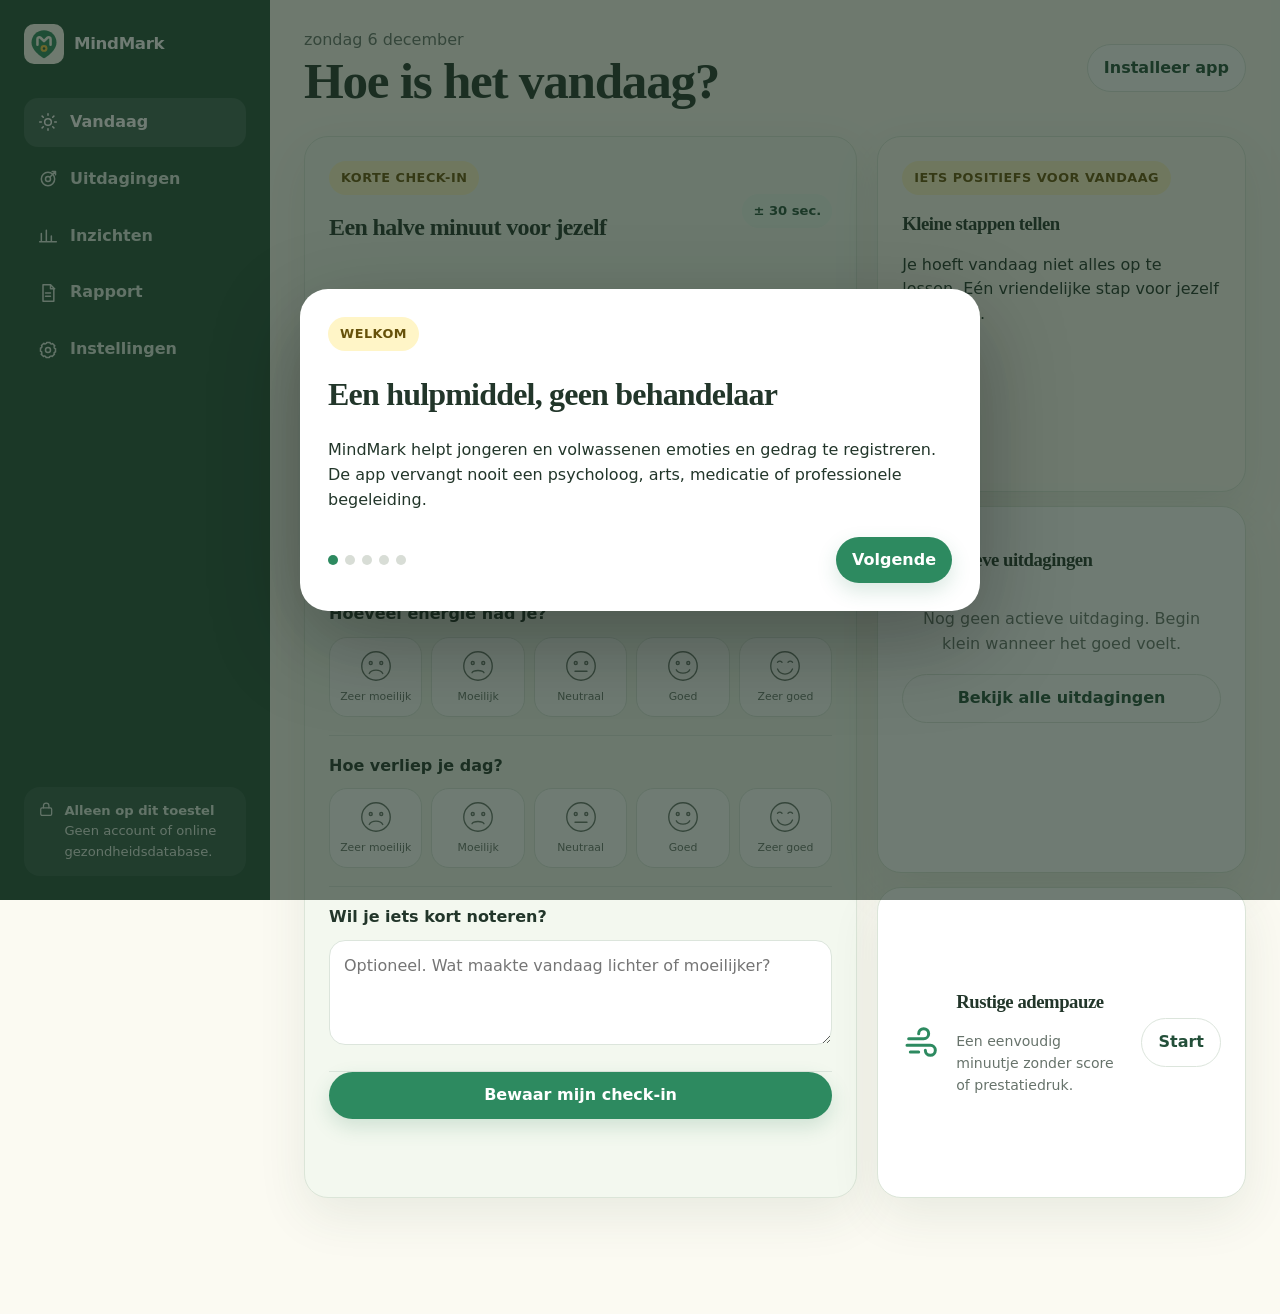
==== commit 0c646474: "v0.000.006" ====
--- a/app/index.html
+++ b/app/index.html
@@ -6,13 +6,13 @@
 <section class="view" id="challengesView"><div class="page-head"><div><h2>Uitdagingen op jouw tempo</h2><p class="section-intro">Kleine, constructieve stappen. Gemiste dagen wissen niets uit.</p></div><button class="btn" id="newChallenge">Nieuwe uitdaging</button></div><div class="dashboard-grid"><article class="card"><h3>Actief</h3><div id="goalWarning"></div><div id="challengeList"></div></article><article class="card"><h3>Behaald</h3><div id="completedList"></div></article></div></section>
 <section class="view" id="insightsView"><h2>Jouw inzichten</h2><p class="section-intro">Klik op een kalenderdag om je check-in en geregistreerde stappen te bekijken.</p><div class="dashboard-grid"><article class="card"><h3>Stemming per niveau</h3><div class="bars" id="insightBars"></div><p class="small">Van zeer moeilijk tot zeer goed.</p></article><article class="card"><h3>Wat valt op?</h3><p id="patternCopy"></p><div class="notice small">Dit zijn patronen uit jouw registraties, geen medische conclusie.</div></article></div><article class="card"><h3>Deze maand</h3><div class="calendar-grid" id="calendar"></div></article></section>
 <section class="view" id="reportView"><div class="page-head"><div><h2>Persoonlijk overzicht</h2><p class="section-intro">Lokaal samengesteld. Jij beslist zelf of je dit deelt.</p></div><button class="btn no-print" id="printReport">Print / bewaar als PDF</button></div><article class="card report-card"><img src="../assets/logo.svg" width="52" alt=""><h2>MindMark-overzicht</h2><p><strong>Geregistreerde dagen:</strong> <span id="reportCount">0</span></p><div class="report-summary" id="reportNarrative"></div><h3>Belangrijke afbakening</h3><p class="small">MindMark vervangt op geen enkel moment een psycholoog, arts, medicatie, diagnose of behandeling. Het is enkel een hulpmiddel om emoties en gedrag te registreren en bespreekbaar te maken.</p></article></section>
-<section class="view" id="settingsView"><h2>Instellingen</h2><div class="dashboard-grid"><article class="card stack"><h3>Op dit toestel</h3><label>Voornaam of bijnaam<input id="profileName" class="field" placeholder="Optioneel"></label><label>Leeftijd<input id="ageNumber" class="field" type="number" min="0" max="120" inputmode="numeric"><input id="ageRange" type="range" min="0" max="120" value="18"><span class="small">Leeftijd wordt alleen lokaal gebruikt om volwassen onderwerpen af te schermen.</span></label><label>Land voor hulplijnen<select id="country" class="field"><option value="BE">België</option></select></label><button class="btn" id="saveSettings">Bewaren</button></article><article class="card stack"><h3>Privacy en gegevens</h3><button class="btn secondary" id="exportData">Download lokale back-up</button><button class="btn secondary" id="restartTutorial">Toon tutorial opnieuw</button><button class="btn danger" id="wipeData">Wis alle lokale gegevens</button><p class="small">De app heeft geen online back-up. Wis je de sitegegevens of browseropslag, dan worden de lokale registraties verwijderd en kunnen wij ze niet herstellen.</p></article><article class="card"><h3>Hulp nodig?</h3><p class="small">MindMark is geen crisisdienst. Bij onmiddellijk gevaar bel je 112. Voor gedachten aan zelfdoding kan je gratis en anoniem 1813 bellen.</p><button class="btn secondary" id="openHelp">Bekijk hulplijnen</button></article></div></section>
+<section class="view" id="settingsView"><h2>Instellingen</h2><div class="dashboard-grid"><article class="card stack"><h3>Op dit toestel</h3><label>Voornaam of bijnaam<input id="profileName" class="field" placeholder="Optioneel"></label><label>Leeftijd<input id="ageNumber" class="field" type="number" min="0" max="120" inputmode="numeric"><input id="ageRange" type="range" min="0" max="120" value="18"><span class="small">Leeftijd wordt alleen lokaal gebruikt om volwassen onderwerpen af te schermen.</span></label><label>Land voor hulplijnen<select id="country" class="field"><option value="BE">België</option></select></label><button class="btn" id="saveSettings">Bewaren</button></article><article class="card stack"><h3>Privacy en gegevens</h3><button class="btn secondary" id="exportData">Download lokale back-up</button><button class="btn secondary" id="restartTutorial">Toon tutorial opnieuw</button><button class="btn caution-outline" id="wipeData">Wis alle lokale gegevens</button><p class="small">De app heeft geen online back-up. Wis je de sitegegevens of browseropslag, dan worden de lokale registraties verwijderd en kunnen wij ze niet herstellen.</p></article><article class="card"><h3>Hulp nodig?</h3><p class="small">MindMark is geen crisisdienst. Heb je het gevoel dat je jezelf kwaad kan aandoen, dan kan je hier rustig de Belgische hulplijnen openen.</p><button class="btn secondary" id="openHelp">Bekijk hulplijnen</button></article></div></section>
 </main></div>
 <nav class="mobile-bar"><button class="active" data-view="todayView"><svg><use href="../assets/icons.svg#i-sun"/></svg>Vandaag</button><button data-view="challengesView"><svg><use href="../assets/icons.svg#i-target"/></svg>Doelen</button><button data-view="insightsView"><svg><use href="../assets/icons.svg#i-chart"/></svg>Inzichten</button><button data-view="reportView"><svg><use href="../assets/icons.svg#i-report"/></svg>Rapport</button><button data-view="settingsView"><svg><use href="../assets/icons.svg#i-settings"/></svg>Instellingen</button></nav>
-<div class="modal-backdrop" id="challengeModal"><div class="modal"><button class="modal-close" data-close aria-label="Sluiten">×</button><span class="eyebrow">Nieuwe uitdaging</span><h2>Wat zou je rustig willen opbouwen?</h2><div class="search-wrap"><svg><use href="../assets/icons.svg#i-search"/></svg><input id="trackerSearch" class="field" placeholder="Zoek bijvoorbeeld ‘stoppen met roken’"></div><div id="suggestedTrackers"></div><div id="trackerLibrary"></div><div id="topicRequest" class="empty" hidden><p>Deze uitdaging staat nog niet in onze veilige bibliotheek.</p><a id="requestTopicLink" class="btn secondary" target="_blank" rel="noopener">Vraag dit onderwerp aan via GitHub</a><p class="small">De aanvraag opent als openbaar issue. Voeg geen persoonlijke of medische informatie toe.</p></div><form id="challengeForm" class="challenge-config" hidden><input type="hidden" id="selectedTrackerId"><div class="selected-topic" id="selectedTopic"></div><label><strong>Hoe groot wil je deze uitdaging maken?</strong><input class="field" id="challengeTarget" type="number" min="1" max="365" value="7"></label><p class="small">Bijvoorbeeld 7 dagen of stappen. Een gemiste dag zet niets op nul.</p><button class="btn wide" type="submit">Voeg uitdaging toe</button></form></div></div>
+<div class="modal-backdrop" id="challengeModal"><div class="modal"><button class="modal-close" data-close aria-label="Sluiten">×</button><span class="eyebrow">Nieuwe uitdaging</span><h2>Wat zou je rustig willen opbouwen?</h2><div class="search-wrap"><svg><use href="../assets/icons.svg#i-search"/></svg><input id="trackerSearch" class="field" placeholder="Zoek bijvoorbeeld ‘stoppen met roken’"></div><div id="suggestedTrackers"></div><div id="trackerLibrary"></div><div id="topicRequest" class="empty" hidden><p>Deze uitdaging staat nog niet in onze veilige bibliotheek.</p><a id="requestTopicLink" class="btn secondary" target="_blank" rel="noopener">Vraag dit onderwerp aan via GitHub</a><p class="small">De aanvraag opent als openbaar issue. Voeg geen persoonlijke of medische informatie toe.</p></div><form id="challengeForm" class="challenge-config" hidden><input type="hidden" id="selectedTrackerId"><div class="selected-topic" id="selectedTopic"></div><div class="config-grid"><label><strong>Hoeveel succesvolle dagen wil je proberen?</strong><input class="field" id="challengeTarget" type="number" min="1" max="365" value="7"></label><label id="dailyTargetWrap"><strong>Wat is je richtpunt per dag?</strong><div class="input-with-unit"><input class="field" id="challengeDailyTarget" type="number" min="1" value="1"><span id="challengeUnit">keer</span></div></label></div><p class="small">Je registreert telkens wat vandaag lukte. Bij water, beweging en andere meetbare doelen kan je meerdere keren per dag kleine hoeveelheden toevoegen. Een gemiste dag zet niets op nul.</p><button class="btn wide" type="submit">Voeg uitdaging toe</button></form></div></div>
 <div class="modal-backdrop" id="celebrateModal"><div class="modal celebrate"><div class="confetti-layer" aria-hidden="true"></div><svg class="celebrate-icon"><use href="../assets/icons.svg#i-spark"/></svg><h2 id="celebrateTitle">Uitdaging behaald</h2><p><strong>Proficiat.</strong> Je hebt bewust tijd en aandacht aan jezelf gegeven.</p><form id="celebrateForm" class="stack"><label>Hoe voelde het om dit te behalen?<textarea id="achievementFeeling" class="field" placeholder="Trots, opgelucht, verrassend, moeilijk…"></textarea></label><fieldset><legend>Wil je vrijblijvend naar een volgende uitdaging kijken?</legend><label class="choice"><input type="radio" name="nextChoice" value="new"> Ja, toon enkele ideeën</label><label class="choice"><input type="radio" name="nextChoice" value="later" checked> Niet nu, ik laat dit eerst landen</label></fieldset><button class="btn" type="submit">Bewaar dit moment</button></form></div></div>
 <div class="modal-backdrop" id="dayModal"><div class="modal"><button class="modal-close" data-close aria-label="Sluiten">×</button><h2 id="dayModalTitle"></h2><div id="dayModalContent"></div></div></div>
-<div class="modal-backdrop" id="helpModal"><div class="modal crisis"><button class="modal-close" data-close aria-label="Sluiten">×</button><h2 id="crisisTitle">Praat liever even met een echt persoon</h2><p id="crisisCopy">Sommige momenten zijn te zwaar om alleen te dragen. In België kan je gratis en anoniem terecht bij Zelfmoordlijn 1813.</p><div class="notice"><strong>Zelfmoordlijn 1813</strong><br>Telefoon 24/7. Chat dagelijks 17:00–00:00 en woensdag 12:00–00:00.</div><div class="actions"><a class="btn danger" id="callPrimary" href="tel:1813">Bel 1813</a><a class="btn secondary" href="tel:112">Bel 112 bij onmiddellijk gevaar</a></div><p class="small">MindMark verstuurt je tekst niet en contacteert niemand automatisch.</p></div></div>
+<div class="modal-backdrop" id="helpModal"><div class="modal crisis"><button class="modal-close" data-close aria-label="Sluiten">×</button><span class="support-mark"><svg><use href="../assets/icons.svg#i-connection"/></svg></span><h2 id="crisisTitle">Praat even met een echt persoon</h2><p id="crisisCopy">Dreig je jezelf kwaad aan te doen? Dan is het beter om even met iemand te praten. Daarom wil ik je vragen om nu 1813 te bellen.</p><a class="support-number" id="callPrimary" href="tel:1813"><span>Bel nu</span><strong>1813</strong></a><p>Bij 1813 staan échte mensen voor jou klaar om te helpen en een luisterend oor te bieden.</p><ul class="support-hours"><li><strong>Telefoon:</strong> 24/7</li><li><strong>Chat dagelijks:</strong> 17u00 tot 00u00</li><li><strong>Woensdag:</strong> 12u00 tot 00u00 (middernacht)</li></ul><div class="actions"><a class="btn" href="tel:1813">Bel nu 1813</a><a class="btn secondary" href="tel:112">Bel 112 bij onmiddellijk gevaar</a></div><p class="small">MindMark verstuurt je tekst niet en contacteert niemand automatisch.</p></div></div>
 <div class="modal-backdrop" id="tutorialModal"><div class="modal tutorial"><div class="tutorial-slide"><span class="eyebrow">Welkom</span><h2>Een hulpmiddel, geen behandelaar</h2><p>MindMark helpt jongeren en volwassenen emoties en gedrag te registreren. De app vervangt nooit een psycholoog, arts, medicatie of professionele begeleiding.</p></div><div class="tutorial-slide" hidden><span class="eyebrow">Leeftijd</span><h2>Hoe oud ben je?</h2><p>Hiermee verbergen we onderwerpen zoals alcohol en gokken voor jongere gebruikers. Je antwoord blijft lokaal en wordt niet gecontroleerd.</p><div class="age-picker"><output id="onboardingAgeOutput">18</output><input id="onboardingAgeRange" type="range" min="0" max="120" value="18"><input id="onboardingAgeNumber" class="field" type="number" min="0" max="120" value="18" inputmode="numeric"></div></div><div class="tutorial-slide" hidden><span class="eyebrow">Korte check-in</span><h2>Geen score op jouw waarde</h2><p>Vier eenvoudige vragen helpen patronen zichtbaar maken. Na bewaren krijg je een duidelijke bevestiging en een klein feestelijk moment.</p></div><div class="tutorial-slide" hidden><span class="eyebrow">Uitdagingen</span><h2>Niet alles tegelijk</h2><p>We tonen enkele ideeën en een zoekbalk. Categorieën blijven dicht tot jij ze opent. Meer dan vijf actieve doelen geeft alleen een zachte herinnering.</p></div><div class="tutorial-slide" hidden><span class="eyebrow">Privacy</span><h2>Je gegevens blijven lokaal</h2><p>Er is geen online back-up. Verwijder je browser- of sitegegevens, dan verdwijnen ook je lokale registraties.</p></div><div class="tutorial-footer"><div id="tutorialDots"></div><button class="btn" id="tutorialNext">Volgende</button></div></div></div>
 <div class="modal-backdrop" id="breathingModal"><div class="modal breathing"><button class="modal-close" data-close aria-label="Sluiten">×</button><h2>Een rustige minuut</h2><div class="breathing-orb" id="breathingOrb"></div><p id="breathingText">Adem rustig in</p><button class="btn secondary" data-close>Stop wanneer je wil</button></div></div>
 <div class="toast" id="toast" role="status"></div><script src="../data/trackers.js"></script><script src="../js/app.js"></script></body></html>
--- a/assets/styles.css
+++ b/assets/styles.css
@@ -1,4 +1,43 @@
-:root{--paper:#fffdf5;--surface:#fff;--ink:#253229;--muted:#68736b;--line:#dfe6dc;--yellow:#f4c542;--yellow-soft:#fff3bd;--green:#2f7d59;--green-dark:#215c41;--green-soft:#e6f4eb;--rose:#a9344d;--shadow:0 18px 48px rgba(43,66,48,.10);--radius:24px;--serif:Georgia,'Times New Roman',serif;--sans:'Avenir Next','Segoe UI',system-ui,sans-serif}*{box-sizing:border-box}html{scroll-behavior:smooth}body{margin:0;background:var(--paper);color:var(--ink);font-family:var(--sans);line-height:1.55}button,input,textarea,select{font:inherit}a{color:var(--green-dark)}svg{width:1.25em;height:1.25em;fill:none;stroke:currentColor;stroke-width:1.8;stroke-linecap:round;stroke-linejoin:round}.wrap{width:min(1180px,calc(100% - 36px));margin:auto}.site-header{position:sticky;top:0;z-index:30;background:rgba(255,253,245,.92);backdrop-filter:blur(16px);border-bottom:1px solid var(--line)}.nav{height:74px;display:flex;align-items:center;justify-content:space-between}.brand{display:flex;align-items:center;gap:10px;text-decoration:none;color:var(--ink);font-weight:900}.brand img{width:42px;height:42px}.navlinks{display:flex;align-items:center;gap:20px}.navlinks a{text-decoration:none;color:var(--ink)}h1,h2,h3{font-family:var(--serif);line-height:1.08;letter-spacing:-.025em}.button,.btn{display:inline-flex;align-items:center;justify-content:center;gap:8px;border:0;border-radius:999px;background:var(--green);color:#fff;text-decoration:none;padding:12px 18px;font-weight:850;cursor:pointer;box-shadow:0 8px 20px rgba(47,125,89,.18);transition:.18s}.button:hover,.btn:hover{background:var(--green-dark);transform:translateY(-1px)}.btn.secondary,.button.secondary{background:#fff;color:var(--ink);border:1px solid var(--line);box-shadow:none}.btn.danger{background:var(--rose)}.btn.success{background:var(--green)}.btn.wide{width:100%}.hero{padding:86px 0 64px}.hero-grid{display:grid;grid-template-columns:1.05fr .95fr;gap:54px;align-items:center}.eyebrow{display:inline-flex;border-radius:999px;background:var(--yellow-soft);color:#66510a;padding:7px 12px;font-weight:900;font-size:.8rem;letter-spacing:.04em;text-transform:uppercase}.hero h1{font-size:clamp(3rem,7vw,6rem);margin:18px 0 20px}.hero h1 span{color:var(--green)}.lead{font-size:clamp(1.08rem,2vw,1.3rem);color:var(--muted);max-width:720px}.actions{display:flex;flex-wrap:wrap;gap:12px;margin-top:26px}.trust-row{display:flex;flex-wrap:wrap;gap:10px;margin-top:26px}.trust-pill{padding:8px 12px;border-radius:999px;background:#fff;border:1px solid var(--line);font-size:.88rem;font-weight:750}.phone-preview{padding:18px;border-radius:42px;background:#33483b;box-shadow:0 30px 80px rgba(34,70,48,.22);transform:rotate(1deg)}.phone-screen{background:var(--paper);border-radius:28px;padding:22px;min-height:570px}.mini-head{display:flex;justify-content:space-between}.mini-card,.card{background:var(--surface);border:1px solid var(--line);border-radius:var(--radius);box-shadow:var(--shadow)}.mini-card{padding:18px;margin-top:14px}.mood-row{display:grid;grid-template-columns:repeat(5,1fr);gap:8px;margin-top:12px}.mood{aspect-ratio:1;border-radius:18px;display:grid;place-items:center;background:#f6f3e9}.mood svg{width:32px;height:32px}.mood.active{background:var(--yellow-soft);outline:3px solid var(--yellow)}.mini-progress{height:10px;border-radius:999px;background:#e8eadf;overflow:hidden}.mini-progress span{display:block;height:100%;width:60%;background:linear-gradient(90deg,var(--yellow),var(--green));border-radius:inherit}.section{padding:72px 0}.section h2{font-size:clamp(2.1rem,4.5vw,4rem);margin:0 0 16px}.section-intro{max-width:780px;color:var(--muted);font-size:1.08rem}.grid-3{display:grid;grid-template-columns:repeat(3,1fr);gap:20px;margin-top:32px}.feature{padding:28px}.feature .icon{width:52px;height:52px;border-radius:17px;background:var(--yellow-soft);display:grid;place-items:center;color:var(--green-dark)}.feature .icon svg{width:27px;height:27px}.band{background:#294333;color:#fff}.band .section-intro{color:#dfeae2}.steps{display:grid;grid-template-columns:repeat(4,1fr);gap:18px;margin-top:32px}.step{padding:24px;border:1px solid rgba(255,255,255,.14);border-radius:22px;background:rgba(255,255,255,.06)}.step b{display:grid;place-items:center;width:34px;height:34px;border-radius:50%;background:var(--yellow);color:#3a310d;margin-bottom:18px}.footer{padding:42px 0;border-top:1px solid var(--line);color:var(--muted)}.footer-grid{display:flex;justify-content:space-between;gap:24px;flex-wrap:wrap}.legal{padding:60px 0}.legal article{max-width:880px}.legal h1{font-size:clamp(2.5rem,6vw,5rem)}.legal h2{margin-top:38px;font-size:1.7rem}.notice{padding:18px 20px;border-radius:18px;background:#fff6ce;border:1px solid #ead681}.app-shell{min-height:100vh;display:grid;grid-template-columns:270px 1fr}.sidebar{position:sticky;top:0;height:100vh;padding:24px;background:#294333;color:#fff;display:flex;flex-direction:column}.sidebar .brand{color:#fff}.side-nav{display:grid;gap:8px;margin-top:34px}.side-nav button{display:flex;align-items:center;gap:12px;border:0;background:transparent;color:#dce8df;padding:12px 14px;border-radius:14px;text-align:left;font-weight:800;cursor:pointer}.side-nav button.active,.side-nav button:hover{background:rgba(255,255,255,.12);color:#fff}.privacy-chip{margin-top:auto;padding:14px;border-radius:16px;background:rgba(255,255,255,.08);font-size:.82rem;color:#e0ece3;display:flex;gap:10px}.privacy-chip svg{flex:0 0 auto}.app-main{padding:28px 34px 96px;min-width:0}.app-top{display:flex;align-items:center;justify-content:space-between;gap:20px;margin-bottom:28px}.app-top h1{font-size:clamp(2rem,4vw,3.3rem);margin:0}.today{color:var(--muted);margin:0}.view{display:none}.view.active{display:block}.dashboard-grid{display:grid;grid-template-columns:1.2fr .8fr;gap:20px;margin-bottom:20px}.card{padding:24px}.check-card{background:linear-gradient(145deg,#fff,#fff9dd)}.section-heading,.page-head{display:flex;align-items:center;justify-content:space-between;gap:18px;margin-bottom:20px}.time-pill{padding:7px 11px;background:var(--green-soft);border-radius:999px;color:var(--green-dark);font-size:.82rem;font-weight:800}.question{display:block;padding:18px 0;border-bottom:1px solid var(--line)}.question>strong,.question>label{display:block;font-weight:850;margin-bottom:10px}.score-buttons{display:grid;grid-template-columns:repeat(5,1fr);gap:9px}.score-btn{border:1px solid var(--line);background:#fff;border-radius:18px;padding:10px 5px;cursor:pointer;color:var(--muted)}.score-btn svg{width:36px;height:36px;margin:auto;display:block}.score-btn span{display:block;font-size:.68rem;margin-top:5px}.score-btn.selected{border-color:#d0a81d;background:var(--yellow-soft);color:var(--ink);box-shadow:0 0 0 3px rgba(244,197,66,.22)}.field{width:100%;border:1px solid var(--line);border-radius:16px;background:#fff;padding:13px 14px;color:var(--ink)}textarea.field{min-height:105px;resize:vertical}.form-feedback{min-height:1.4em;text-align:center;font-weight:750}.form-feedback.error{color:var(--rose)}.stack{display:grid;gap:14px}.daily-card{background:linear-gradient(145deg,#fffdf4,#eef8f1)}.small{font-size:.88rem;color:var(--muted)}.success-banner{display:flex;align-items:center;gap:14px;background:var(--green-soft);border:1px solid #a8d5b8;border-radius:18px;padding:16px;margin-bottom:14px}.success-banner>svg{width:30px;height:30px;color:var(--green)}.success-banner div{flex:1}.success-banner span{display:block;font-size:.86rem;color:var(--muted)}.mindful-card{display:flex;align-items:center;gap:14px}.mindful-card>div{flex:1}.large-icon{width:40px;height:40px;color:var(--green)}.challenge-card{display:flex;gap:14px;align-items:center;padding:16px;border-radius:18px;background:#fff;border:1px solid var(--line);margin-top:12px}.challenge-card .grow{flex:1}.challenge-card.done>svg{color:#bc8f00}.progress{height:9px;background:#e8eadf;border-radius:999px;overflow:hidden;margin-top:8px}.progress span{display:block;height:100%;border-radius:inherit;background:linear-gradient(90deg,var(--yellow),var(--green))}.empty{text-align:center;padding:40px 20px;color:var(--muted)}.empty.compact{padding:18px}.goal-warning{margin-bottom:14px}.calendar-grid{display:grid;grid-template-columns:repeat(7,1fr);gap:8px}.cal-label{text-align:center;font-size:.78rem;color:var(--muted)}.day{aspect-ratio:1;border-radius:15px;background:#fff;display:grid;place-items:center;border:1px solid var(--line);font-size:.85rem;cursor:pointer;position:relative;color:var(--ink)}.day:hover{transform:translateY(-1px);border-color:var(--green)}.day i{position:absolute;bottom:7px;width:5px;height:5px;border-radius:50%;background:var(--green)}.day.has-1{background:#f5dfe3}.day.has-2{background:#fff0c8}.day.has-3{background:#f2f0e7}.day.has-4{background:#e4f3e8}.day.has-5{background:#cfead8}.bars{display:flex;align-items:end;gap:10px;height:205px;padding-top:20px}.bar-wrap{flex:1;height:100%;display:flex;flex-direction:column;justify-content:end;align-items:center;gap:5px}.bar{width:70%;min-height:8px;border-radius:8px 8px 3px 3px;background:linear-gradient(var(--yellow),var(--green))}.bar-wrap span{font-size:.65rem;color:var(--muted);text-align:center}.bar-wrap b{font-size:.75rem}.report-summary{padding:18px;border-radius:18px;background:var(--green-soft)}.modal-backdrop{position:fixed;inset:0;background:rgba(23,42,30,.62);z-index:100;display:none;place-items:center;padding:18px}.modal-backdrop.open{display:grid}.modal{position:relative;width:min(680px,100%);max-height:91vh;overflow:auto;background:var(--surface);border-radius:28px;padding:28px;box-shadow:0 30px 90px rgba(0,0,0,.3)}.modal h2{font-size:2rem}.modal-close{position:absolute;right:18px;top:14px;border:0;background:transparent;font-size:2rem;cursor:pointer;color:var(--muted)}.search-wrap{position:relative;margin:18px 0}.search-wrap svg{position:absolute;left:14px;top:50%;transform:translateY(-50%);color:var(--muted)}.search-wrap input{padding-left:42px}.suggestion-grid{display:grid;grid-template-columns:repeat(2,1fr);gap:10px;margin-bottom:20px}.topic-option{width:100%;display:flex;align-items:center;justify-content:space-between;gap:10px;text-align:left;border:1px solid var(--line);background:#fff;border-radius:16px;padding:13px;cursor:pointer}.topic-option:hover{background:var(--yellow-soft);border-color:#d8bd55}.topic-option small{color:var(--muted)}.tracker-group{border:1px solid var(--line);border-radius:18px;margin:10px 0;overflow:hidden}.tracker-group summary{display:flex;align-items:center;gap:10px;padding:15px;cursor:pointer;font-weight:850;list-style:none}.tracker-group summary span{flex:1}.tracker-group summary .chevron{transition:.2s}.tracker-group[open] summary .chevron{transform:rotate(180deg)}.tracker-group>div{padding:0 10px 10px}.challenge-config{margin-top:18px;padding-top:18px;border-top:1px solid var(--line)}.selected-topic{display:flex;gap:12px;align-items:center;padding:15px;background:var(--green-soft);border-radius:16px;margin-bottom:14px}.selected-topic span{display:block;color:var(--muted);font-size:.84rem}.celebrate{text-align:center;background:linear-gradient(145deg,#fff9d5,#eef8f1)}.celebrate-icon{width:58px;height:58px;color:#b98d00}.celebrate fieldset{border:0;padding:0;text-align:left}.choice{display:block;padding:11px;border-radius:12px}.day-detail{padding:14px 0;border-bottom:1px solid var(--line)}.day-detail>div{display:flex;justify-content:space-between;padding:7px 0}.note-box{padding:14px;border-radius:14px;background:#f7f6ef}.logged-item{display:flex!important;justify-content:flex-start!important;gap:9px}.crisis{border-top:8px solid var(--rose)}.age-picker{display:grid;gap:14px}.age-picker output{font-family:var(--serif);font-size:3rem;text-align:center}.tutorial-footer{display:flex;justify-content:space-between;align-items:center;margin-top:24px}.tutorial-dot{display:inline-block;width:10px;height:10px;border-radius:50%;background:#d8ddd6;margin-right:7px}.tutorial-dot.active{background:var(--green)}.breathing{text-align:center}.breathing-orb{width:140px;height:140px;border-radius:50%;margin:30px auto;background:radial-gradient(circle at 35% 30%,#fff7c6,var(--yellow));box-shadow:0 0 0 18px rgba(244,197,66,.15);transition:4s ease}.breathing-orb.inhale{transform:scale(1.3)}.breathing-orb.hold{transform:scale(1.3)}.breathing-orb.exhale{transform:scale(.86)}.breathing-orb.rest{transform:scale(.86)}.toast{position:fixed;right:22px;bottom:22px;background:#294333;color:#fff;padding:14px 18px;border-radius:16px;box-shadow:var(--shadow);opacity:0;transform:translateY(10px);pointer-events:none;transition:.2s;z-index:220}.toast.show{opacity:1;transform:none}.page-confetti{position:fixed;inset:0;pointer-events:none;z-index:210;overflow:hidden}.page-confetti i{position:absolute;left:var(--x);top:-20px;width:10px;height:18px;background:var(--yellow);animation:fall 1.5s var(--d) ease-in forwards;transform:rotate(var(--r))}.page-confetti i:nth-child(3n){background:var(--green)}.page-confetti i:nth-child(3n+1){border-radius:50%}@keyframes fall{to{transform:translateY(105vh) rotate(540deg);opacity:.2}}.mobile-bar{display:none}.beta-badge{padding:4px 8px;border-radius:999px;background:var(--yellow);color:#3a310d;font-size:.68rem}
+:root{--paper:#fffdf5;--surface:#fff;--ink:#253229;--muted:#68736b;--line:#dfe6dc;--yellow:#f4c542;--yellow-soft:#fff3bd;--green:#2f7d59;--green-dark:#215c41;--green-soft:#e6f4eb;--sage:#6f8f72;--shadow:0 18px 48px rgba(43,66,48,.10);--radius:24px;--serif:Georgia,'Times New Roman',serif;--sans:'Avenir Next','Segoe UI',system-ui,sans-serif}*{box-sizing:border-box}html{scroll-behavior:smooth}body{margin:0;background:var(--paper);color:var(--ink);font-family:var(--sans);line-height:1.55}button,input,textarea,select{font:inherit}a{color:var(--green-dark)}svg{width:1.25em;height:1.25em;fill:none;stroke:currentColor;stroke-width:1.8;stroke-linecap:round;stroke-linejoin:round}.wrap{width:min(1180px,calc(100% - 36px));margin:auto}.site-header{position:sticky;top:0;z-index:30;background:rgba(255,253,245,.92);backdrop-filter:blur(16px);border-bottom:1px solid var(--line)}.nav{height:74px;display:flex;align-items:center;justify-content:space-between}.brand{display:flex;align-items:center;gap:10px;text-decoration:none;color:var(--ink);font-weight:900}.brand img{width:42px;height:42px}.navlinks{display:flex;align-items:center;gap:20px}.navlinks a{text-decoration:none;color:var(--ink)}h1,h2,h3{font-family:var(--serif);line-height:1.08;letter-spacing:-.025em}.button,.btn{display:inline-flex;align-items:center;justify-content:center;gap:8px;border:0;border-radius:999px;background:var(--green);color:#fff;text-decoration:none;padding:12px 18px;font-weight:850;cursor:pointer;box-shadow:0 8px 20px rgba(47,125,89,.18);transition:.18s}.button:hover,.btn:hover{background:var(--green-dark);transform:translateY(-1px)}.btn.secondary,.button.secondary{background:#fff;color:var(--ink);border:1px solid var(--line);box-shadow:none}.btn.success{background:var(--green)}.btn.wide{width:100%}.hero{padding:86px 0 64px}.hero-grid{display:grid;grid-template-columns:1.05fr .95fr;gap:54px;align-items:center}.eyebrow{display:inline-flex;border-radius:999px;background:var(--yellow-soft);color:#66510a;padding:7px 12px;font-weight:900;font-size:.8rem;letter-spacing:.04em;text-transform:uppercase}.hero h1{font-size:clamp(3rem,7vw,6rem);margin:18px 0 20px}.hero h1 span{color:var(--green)}.lead{font-size:clamp(1.08rem,2vw,1.3rem);color:var(--muted);max-width:720px}.actions{display:flex;flex-wrap:wrap;gap:12px;margin-top:26px}.trust-row{display:flex;flex-wrap:wrap;gap:10px;margin-top:26px}.trust-pill{padding:8px 12px;border-radius:999px;background:#fff;border:1px solid var(--line);font-size:.88rem;font-weight:750}.phone-preview{padding:18px;border-radius:42px;background:#33483b;box-shadow:0 30px 80px rgba(34,70,48,.22);transform:rotate(1deg)}.phone-screen{background:var(--paper);border-radius:28px;padding:22px;min-height:570px}.mini-head{display:flex;justify-content:space-between}.mini-card,.card{background:var(--surface);border:1px solid var(--line);border-radius:var(--radius);box-shadow:var(--shadow)}.mini-card{padding:18px;margin-top:14px}.mood-row{display:grid;grid-template-columns:repeat(5,1fr);gap:8px;margin-top:12px}.mood{aspect-ratio:1;border-radius:18px;display:grid;place-items:center;background:#f6f3e9}.mood svg{width:32px;height:32px}.mood.active{background:var(--yellow-soft);outline:3px solid var(--yellow)}.mini-progress{height:10px;border-radius:999px;background:#e8eadf;overflow:hidden}.mini-progress span{display:block;height:100%;width:60%;background:#f3f8ef;border-radius:inherit}.section{padding:72px 0}.section h2{font-size:clamp(2.1rem,4.5vw,4rem);margin:0 0 16px}.section-intro{max-width:780px;color:var(--muted);font-size:1.08rem}.grid-3{display:grid;grid-template-columns:repeat(3,1fr);gap:20px;margin-top:32px}.feature{padding:28px}.feature .icon{width:52px;height:52px;border-radius:17px;background:var(--yellow-soft);display:grid;place-items:center;color:var(--green-dark)}.feature .icon svg{width:27px;height:27px}.band{background:#294333;color:#fff}.band .section-intro{color:#dfeae2}.steps{display:grid;grid-template-columns:repeat(4,1fr);gap:18px;margin-top:32px}.step{padding:24px;border:1px solid rgba(255,255,255,.14);border-radius:22px;background:rgba(255,255,255,.06)}.step b{display:grid;place-items:center;width:34px;height:34px;border-radius:50%;background:var(--yellow);color:#3a310d;margin-bottom:18px}.footer{padding:42px 0;border-top:1px solid var(--line);color:var(--muted)}.footer-grid{display:flex;justify-content:space-between;gap:24px;flex-wrap:wrap}.legal{padding:60px 0}.legal article{max-width:880px}.legal h1{font-size:clamp(2.5rem,6vw,5rem)}.legal h2{margin-top:38px;font-size:1.7rem}.notice{padding:18px 20px;border-radius:18px;background:#fff6ce;border:1px solid #ead681}.app-shell{min-height:100vh;display:grid;grid-template-columns:270px 1fr}.sidebar{position:sticky;top:0;height:100vh;padding:24px;background:#294333;color:#fff;display:flex;flex-direction:column}.sidebar .brand{color:#fff}.side-nav{display:grid;gap:8px;margin-top:34px}.side-nav button{display:flex;align-items:center;gap:12px;border:0;background:transparent;color:#dce8df;padding:12px 14px;border-radius:14px;text-align:left;font-weight:800;cursor:pointer}.side-nav button.active,.side-nav button:hover{background:rgba(255,255,255,.12);color:#fff}.privacy-chip{margin-top:auto;padding:14px;border-radius:16px;background:rgba(255,255,255,.08);font-size:.82rem;color:#e0ece3;display:flex;gap:10px}.privacy-chip svg{flex:0 0 auto}.app-main{padding:28px 34px 96px;min-width:0}.app-top{display:flex;align-items:center;justify-content:space-between;gap:20px;margin-bottom:28px}.app-top h1{font-size:clamp(2rem,4vw,3.3rem);margin:0}.today{color:var(--muted);margin:0}.view{display:none}.view.active{display:block}.dashboard-grid{display:grid;grid-template-columns:1.2fr .8fr;gap:20px;margin-bottom:20px}.card{padding:24px}.check-card{background:#f3f8ef}.section-heading,.page-head{display:flex;align-items:center;justify-content:space-between;gap:18px;margin-bottom:20px}.time-pill{padding:7px 11px;background:var(--green-soft);border-radius:999px;color:var(--green-dark);font-size:.82rem;font-weight:800}.question{display:block;padding:18px 0;border-bottom:1px solid var(--line)}.question>strong,.question>label{display:block;font-weight:850;margin-bottom:10px}.score-buttons{display:grid;grid-template-columns:repeat(5,1fr);gap:9px}.score-btn{border:1px solid var(--line);background:#fff;border-radius:18px;padding:10px 5px;cursor:pointer;color:var(--muted)}.score-btn svg{width:36px;height:36px;margin:auto;display:block}.score-btn span{display:block;font-size:.68rem;margin-top:5px}.score-btn.selected{border-color:#d0a81d;background:var(--yellow-soft);color:var(--ink);box-shadow:0 0 0 3px rgba(244,197,66,.22)}.field{width:100%;border:1px solid var(--line);border-radius:16px;background:#fff;padding:13px 14px;color:var(--ink)}textarea.field{min-height:105px;resize:vertical}.form-feedback{min-height:1.4em;text-align:center;font-weight:750}.form-feedback.error{color:var(--green-dark)}.stack{display:grid;gap:14px}.daily-card{background:#f3f8ef}.small{font-size:.88rem;color:var(--muted)}.success-banner{display:flex;align-items:center;gap:14px;background:var(--green-soft);border:1px solid #a8d5b8;border-radius:18px;padding:16px;margin-bottom:14px}.success-banner>svg{width:30px;height:30px;color:var(--green)}.success-banner div{flex:1}.success-banner span{display:block;font-size:.86rem;color:var(--muted)}.mindful-card{display:flex;align-items:center;gap:14px}.mindful-card>div{flex:1}.large-icon{width:40px;height:40px;color:var(--green)}.challenge-card{display:flex;gap:14px;align-items:center;padding:16px;border-radius:18px;background:#fff;border:1px solid var(--line);margin-top:12px}.challenge-card .grow{flex:1}.challenge-card.done>svg{color:#bc8f00}.progress{height:9px;background:#e8eadf;border-radius:999px;overflow:hidden;margin-top:8px}.progress span{display:block;height:100%;border-radius:inherit;background:#f3f8ef}.empty{text-align:center;padding:40px 20px;color:var(--muted)}.empty.compact{padding:18px}.goal-warning{margin-bottom:14px}.calendar-grid{display:grid;grid-template-columns:repeat(7,1fr);gap:8px}.cal-label{text-align:center;font-size:.78rem;color:var(--muted)}.day{aspect-ratio:1;border-radius:15px;background:#fff;display:grid;place-items:center;border:1px solid var(--line);font-size:.85rem;cursor:pointer;position:relative;color:var(--ink)}.day:hover{transform:translateY(-1px);border-color:var(--green)}.day i{position:absolute;bottom:7px;width:5px;height:5px;border-radius:50%;background:var(--green)}.day.has-1{background:#f7eaa7}.day.has-2{background:#fff0c8}.day.has-3{background:#f2f0e7}.day.has-4{background:#e4f3e8}.day.has-5{background:#cfead8}.bars{display:flex;align-items:end;gap:10px;height:205px;padding-top:20px}.bar-wrap{flex:1;height:100%;display:flex;flex-direction:column;justify-content:end;align-items:center;gap:5px}.bar{width:70%;min-height:8px;border-radius:8px 8px 3px 3px;background:#f3f8ef}.bar-wrap span{font-size:.65rem;color:var(--muted);text-align:center}.bar-wrap b{font-size:.75rem}.report-summary{padding:18px;border-radius:18px;background:var(--green-soft)}.modal-backdrop{position:fixed;inset:0;background:rgba(23,42,30,.62);z-index:100;display:none;place-items:center;padding:18px}.modal-backdrop.open{display:grid}.modal{position:relative;width:min(680px,100%);max-height:91vh;overflow:auto;background:var(--surface);border-radius:28px;padding:28px;box-shadow:0 30px 90px rgba(0,0,0,.3)}.modal h2{font-size:2rem}.modal-close{position:absolute;right:18px;top:14px;border:0;background:transparent;font-size:2rem;cursor:pointer;color:var(--muted)}.search-wrap{position:relative;margin:18px 0}.search-wrap svg{position:absolute;left:14px;top:50%;transform:translateY(-50%);color:var(--muted)}.search-wrap input{padding-left:42px}.suggestion-grid{display:grid;grid-template-columns:repeat(2,1fr);gap:10px;margin-bottom:20px}.topic-option{width:100%;display:flex;align-items:center;justify-content:space-between;gap:10px;text-align:left;border:1px solid var(--line);background:#fff;border-radius:16px;padding:13px;cursor:pointer}.topic-option:hover{background:var(--yellow-soft);border-color:#d8bd55}.topic-option small{color:var(--muted)}.tracker-group{border:1px solid var(--line);border-radius:18px;margin:10px 0;overflow:hidden}.tracker-group summary{display:flex;align-items:center;gap:10px;padding:15px;cursor:pointer;font-weight:850;list-style:none}.tracker-group summary span{flex:1}.tracker-group summary .chevron{transition:.2s}.tracker-group[open] summary .chevron{transform:rotate(180deg)}.tracker-group>div{padding:0 10px 10px}.challenge-config{margin-top:18px;padding-top:18px;border-top:1px solid var(--line)}.selected-topic{display:flex;gap:12px;align-items:center;padding:15px;background:var(--green-soft);border-radius:16px;margin-bottom:14px}.selected-topic span{display:block;color:var(--muted);font-size:.84rem}.celebrate{text-align:center;background:#f3f8ef}.celebrate-icon{width:58px;height:58px;color:#b98d00}.celebrate fieldset{border:0;padding:0;text-align:left}.choice{display:block;padding:11px;border-radius:12px}.day-detail{padding:14px 0;border-bottom:1px solid var(--line)}.day-detail>div{display:flex;justify-content:space-between;padding:7px 0}.note-box{padding:14px;border-radius:14px;background:#f7f6ef}.logged-item{display:flex!important;justify-content:flex-start!important;gap:9px}.crisis{border-top:8px solid var(--green-dark)}.age-picker{display:grid;gap:14px}.age-picker output{font-family:var(--serif);font-size:3rem;text-align:center}.tutorial-footer{display:flex;justify-content:space-between;align-items:center;margin-top:24px}.tutorial-dot{display:inline-block;width:10px;height:10px;border-radius:50%;background:#d8ddd6;margin-right:7px}.tutorial-dot.active{background:var(--green)}.breathing{text-align:center}.breathing-orb{width:140px;height:140px;border-radius:50%;margin:30px auto;background:#f4c542;box-shadow:0 0 0 18px rgba(244,197,66,.15);transition:4s ease}.breathing-orb.inhale{transform:scale(1.3)}.breathing-orb.hold{transform:scale(1.3)}.breathing-orb.exhale{transform:scale(.86)}.breathing-orb.rest{transform:scale(.86)}.toast{position:fixed;right:22px;bottom:22px;background:#294333;color:#fff;padding:14px 18px;border-radius:16px;box-shadow:var(--shadow);opacity:0;transform:translateY(10px);pointer-events:none;transition:.2s;z-index:220}.toast.show{opacity:1;transform:none}.page-confetti{position:fixed;inset:0;pointer-events:none;z-index:210;overflow:hidden}.page-confetti i{position:absolute;left:var(--x);top:-20px;width:10px;height:18px;background:var(--yellow);animation:fall 1.5s var(--d) ease-in forwards;transform:rotate(var(--r))}.page-confetti i:nth-child(3n){background:var(--green)}.page-confetti i:nth-child(3n+1){border-radius:50%}@keyframes fall{to{transform:translateY(105vh) rotate(540deg);opacity:.2}}.mobile-bar{display:none}.beta-badge{padding:4px 8px;border-radius:999px;background:var(--yellow);color:#3a310d;font-size:.68rem}
 @media(max-width:900px){.hero-grid,.dashboard-grid{grid-template-columns:1fr}.phone-preview{max-width:520px;margin:auto}.grid-3{grid-template-columns:1fr 1fr}.steps{grid-template-columns:1fr 1fr}.app-shell{display:block}.sidebar{display:none}.app-main{padding:20px 16px 96px}.mobile-bar{position:fixed;display:grid;grid-template-columns:repeat(5,1fr);bottom:0;left:0;right:0;z-index:40;background:rgba(255,253,245,.95);backdrop-filter:blur(18px);border-top:1px solid var(--line);padding:7px}.mobile-bar button{border:0;background:none;font-size:.68rem;color:var(--muted);padding:6px 2px}.mobile-bar svg{display:block;margin:auto;width:22px;height:22px}.mobile-bar button.active{color:var(--green);font-weight:850}.navlinks a:not(.button){display:none}}
 @media(max-width:620px){.hero{padding-top:48px}.hero h1{font-size:3.1rem}.grid-3,.steps,.suggestion-grid{grid-template-columns:1fr}.phone-screen{min-height:520px}.score-buttons{gap:5px}.score-btn{padding:9px 2px}.score-btn svg{width:29px;height:29px}.score-btn span{font-size:.58rem}.app-top,.page-head,.section-heading{align-items:flex-start}.card{padding:19px}.calendar-grid{gap:4px}.day{border-radius:10px}.success-banner{align-items:flex-start;flex-wrap:wrap}.success-banner .btn{width:100%}.challenge-card{align-items:flex-start;flex-wrap:wrap}.challenge-card .btn{width:100%}}
 @media print{.sidebar,.mobile-bar,.app-top,.no-print{display:none!important}.app-shell{display:block}.app-main{padding:0}.view{display:none!important}#reportView{display:block!important}.card{box-shadow:none;break-inside:avoid}body{background:#fff}}
+
+/* v0.000.003 — full-site visual system */
+:root{--paper:#fbfaf2;--surface:#ffffff;--ink:#22362a;--muted:#67736b;--line:#dce5dc;--yellow:#f5c744;--yellow-soft:#fff5c7;--green:#2d8a60;--green-dark:#234f39;--green-soft:#e9f6ed;--sage-strong:#6f8f72;--shadow:0 18px 50px rgba(39,75,52,.09);--shadow-soft:0 8px 26px rgba(39,75,52,.07);--radius:24px;--serif:Merriweather,Georgia,'Times New Roman',serif;--sans:'Noto Sans Display','Avenir Next','Segoe UI',system-ui,sans-serif}
+body{background:#f4c542;box-shadow:0 1px 0 rgba(35,79,57,.06)}
+.nav{height:78px}.brand{font-size:1.04rem;letter-spacing:-.02em}.brand img{width:46px;height:46px}.navlinks a:not(.button){font-weight:760;color:#405148}.navlinks a:not(.button):hover{color:var(--green-dark)}
+.button,.btn{min-height:46px;padding:12px 20px}
+.hero{padding:88px 0 82px}.hero-grid{gap:68px}.hero h1{max-width:820px}.hero-copy-card{position:relative}.hero-copy-card:before{content:"";position:absolute;left:-30px;top:-30px;width:94px;height:94px;border-radius:50%;background:var(--yellow-soft);z-index:-1}.hero-note{margin-top:22px;display:flex;gap:12px;align-items:flex-start;color:var(--muted);font-size:.94rem}.hero-note svg{flex:none;color:var(--green)}
+.phone-preview{background:#f3f8ef;padding:14px;border-radius:36px;box-shadow:0 34px 90px rgba(33,75,54,.24);transform:rotate(.5deg)}.phone-screen{border-radius:25px;min-height:560px;background:#f3f8ef}.mini-card.celebrate{border-color:#d8c25a;background:#f3f8ef;border-top:1px solid rgba(45,138,96,.1);border-bottom:1px solid rgba(45,138,96,.1)}.section-kicker{display:flex;align-items:center;gap:10px;color:var(--green-dark);font-weight:850;margin-bottom:14px}.section-kicker:before{content:"";width:26px;height:4px;border-radius:999px;background:var(--yellow)}
+.grid-2{display:grid;grid-template-columns:repeat(2,1fr);gap:22px;margin-top:30px}.feature{box-shadow:var(--shadow-soft);transition:.2s}.feature:hover{transform:translateY(-3px);box-shadow:var(--shadow)}.feature h3{font-size:1.35rem;margin-bottom:8px}.feature p{color:var(--muted)}
+.band{background:#f3f8ef}.band .eyebrow{background:#fff4bd;color:#604d0a}.step{background:rgba(255,255,255,.075);border-color:rgba(255,255,255,.15)}
+.promise-grid{display:grid;grid-template-columns:1fr 1fr;gap:24px;margin-top:30px}.promise-card{padding:28px;border-radius:24px;border:1px solid var(--line);background:#fff;box-shadow:var(--shadow-soft)}.promise-card strong{display:block;font-family:var(--serif);font-size:1.35rem;margin-bottom:10px}.promise-card p{margin:0;color:var(--muted)}
+.public-hero{padding:72px 0 48px}.public-hero .wrap{display:grid;grid-template-columns:1.2fr .8fr;gap:54px;align-items:end}.public-hero h1{font-size:clamp(2.8rem,6vw,5.5rem);margin:14px 0 18px}.public-hero p{font-size:1.13rem;color:var(--muted);max-width:780px}.public-aside{padding:24px;border-radius:24px;background:#f3f8ef;border:1px solid #dce5d9}.public-aside strong{display:block;font-family:var(--serif);font-size:1.35rem}.public-aside p{font-size:.95rem;margin-bottom:0}
+.content-shell{padding:22px 0 88px}.content-grid{display:grid;grid-template-columns:minmax(0,1fr) 300px;gap:34px;align-items:start}.content-main{display:grid;gap:16px}.content-card{padding:26px 28px;background:#fff;border:1px solid var(--line);border-radius:22px;box-shadow:var(--shadow-soft)}.content-card h2{margin:0 0 10px;font-size:1.45rem}.content-card p:last-child{margin-bottom:0}.content-card.accent{border-left:6px solid var(--yellow)}.side-card{position:sticky;top:104px;padding:24px;border-radius:22px;background:#244d38;color:#fff}.side-card h3{margin-top:0}.side-card p{color:#dceade}.side-card a{color:#fff}.side-links{display:grid;gap:10px;margin-top:18px}.side-links a{padding:11px 13px;border-radius:13px;background:rgba(255,255,255,.09);text-decoration:none;font-weight:760}.side-links a:hover{background:rgba(255,255,255,.16)}
+.faq-list{display:grid;gap:14px}.faq-item{background:#fff;border:1px solid var(--line);border-radius:20px;overflow:hidden;box-shadow:var(--shadow-soft)}.faq-item summary{list-style:none;cursor:pointer;padding:20px 54px 20px 24px;font-family:var(--serif);font-weight:800;font-size:1.12rem;position:relative}.faq-item summary::-webkit-details-marker{display:none}.faq-item summary:after{content:"⌄";position:absolute;right:24px;top:18px;font-family:var(--sans);font-size:1.3rem;color:var(--green);transition:.2s}.faq-item[open] summary:after{transform:rotate(180deg)}.faq-item div{padding:0 24px 22px;color:var(--muted)}
+.contact-options{display:grid;grid-template-columns:repeat(2,1fr);gap:18px}.contact-option{padding:24px;border:1px solid var(--line);border-radius:22px;background:#fff;box-shadow:var(--shadow-soft)}.contact-option h2{margin-top:0}.safe-note{padding:20px;border:1px solid #e3c45b;background:#fff8da;border-radius:18px}.safe-note strong{display:block;margin-bottom:5px}
+.footer{background:#f5f4eb}.footer-grid{align-items:flex-start}.footer-copy{max-width:470px}.footer-links{display:grid;grid-template-columns:repeat(2,minmax(110px,1fr));gap:9px 24px}.footer a{text-decoration:none}.footer a:hover{text-decoration:underline}
+.sidebar{background:#f3f8ef}.nav{height:68px}.brand img{width:40px;height:40px}.button,.btn{padding:11px 16px}.hero h1{font-size:2.75rem}.public-hero h1{font-size:2.65rem}.content-card{padding:22px}.footer-links{grid-template-columns:1fr}.navlinks .button{font-size:.85rem}}
+
+/* MindMark v0.000.005 — live visual system: warm green + yellow, no gradients, no red */
+:root{--paper:#fffdf3;--surface:#ffffff;--ink:#21372a;--muted:#627067;--line:#dce6d8;--yellow:#f5c842;--yellow-soft:#fff3b4;--green:#2f8a60;--green-dark:#1f5d40;--green-soft:#e8f5e9;--sage:#87a98c;--shadow:0 18px 52px rgba(32,78,50,.11)}
+body{background:var(--paper)}
+.site-header{background:rgba(255,253,243,.96)}
+.phone-preview,.band,.sidebar{background:var(--green-dark)}
+.phone-screen,.daily-card,.celebrate,.public-aside,.section.alt{background:var(--paper)}
+.mini-progress span,.progress span,.bar{background:var(--green)}
+.breathing-orb{background:var(--yellow);box-shadow:0 0 0 18px rgba(245,200,66,.18)}
+.btn,.button{background:var(--green);color:#fff}
+.btn:hover,.button:hover{background:var(--green-dark)}
+.btn.secondary,.button.secondary{background:#fff;color:var(--green-dark);border:1px solid var(--line)}
+.btn.caution-outline{background:#fff;color:var(--green-dark);border:2px solid var(--yellow);box-shadow:none}
+.btn.caution-outline:hover{background:var(--yellow-soft);color:var(--green-dark)}
+.form-feedback.error{color:var(--green-dark);background:var(--yellow-soft);border-radius:12px;padding:8px 10px}
+.crisis{border-top:8px solid var(--yellow)}
+.support-mark{display:grid;place-items:center;width:58px;height:58px;border-radius:20px;background:var(--yellow-soft);color:var(--green-dark);margin-bottom:16px}.support-mark svg{width:30px;height:30px}.support-number{display:flex;align-items:baseline;justify-content:center;gap:12px;width:100%;padding:20px;margin:22px 0 18px;border-radius:22px;background:var(--yellow);color:var(--green-dark);text-decoration:none;border:2px solid #d5ae26}.support-number span{font-weight:850;font-size:1.05rem}.support-number strong{font-family:var(--serif);font-size:3.4rem;line-height:1}.support-hours{display:grid;gap:8px;padding:17px 20px 17px 38px;border-radius:18px;background:var(--green-soft);border:1px solid #bddac4}.support-hours li::marker{color:var(--green)}
+.challenge-card{align-items:flex-start}.challenge-title-row{display:flex;align-items:center;justify-content:space-between;gap:12px}.today-badge{display:inline-flex;padding:4px 9px;border-radius:999px;background:var(--yellow-soft);font-size:.75rem;font-weight:850;color:var(--green-dark)}.challenge-card.today-complete{border-color:#9bc7a6;background:var(--green-soft)}.log-controls{display:flex;align-items:end;justify-content:space-between;gap:16px;margin-top:14px;flex-wrap:wrap}.today-total{display:flex;align-items:baseline;gap:7px}.today-total strong{font-family:var(--serif);font-size:1.65rem}.quick-log{display:flex;gap:8px;align-items:center}.quick-log .field{width:110px}.btn.logged-today{background:var(--yellow);color:var(--green-dark);box-shadow:none}.btn:disabled{opacity:1;cursor:default;transform:none}.config-grid{display:grid;grid-template-columns:1fr 1fr;gap:14px}.input-with-unit{display:flex;align-items:center;gap:10px}.input-with-unit span{font-weight:800;white-space:nowrap}.input-with-unit .field{flex:1}
+.day.has-1{background:#fff0b1}.day.has-2{background:#fff4c9}.day.has-3{background:#f5f4df}.day.has-4{background:#e8f4df}.day.has-5{background:#d4edcf}.day i{background:var(--green)}
+.hero,.public-hero{position:relative}.hero:before,.public-hero:before{content:"";position:absolute;inset:0 0 auto;height:10px;background:var(--yellow)}
+.card,.content-card,.promise-card{border-color:#dbe5d8}
+@media(max-width:720px){.config-grid{grid-template-columns:1fr}.quick-log{width:100%}.quick-log .field{flex:1}.support-number strong{font-size:2.8rem}}
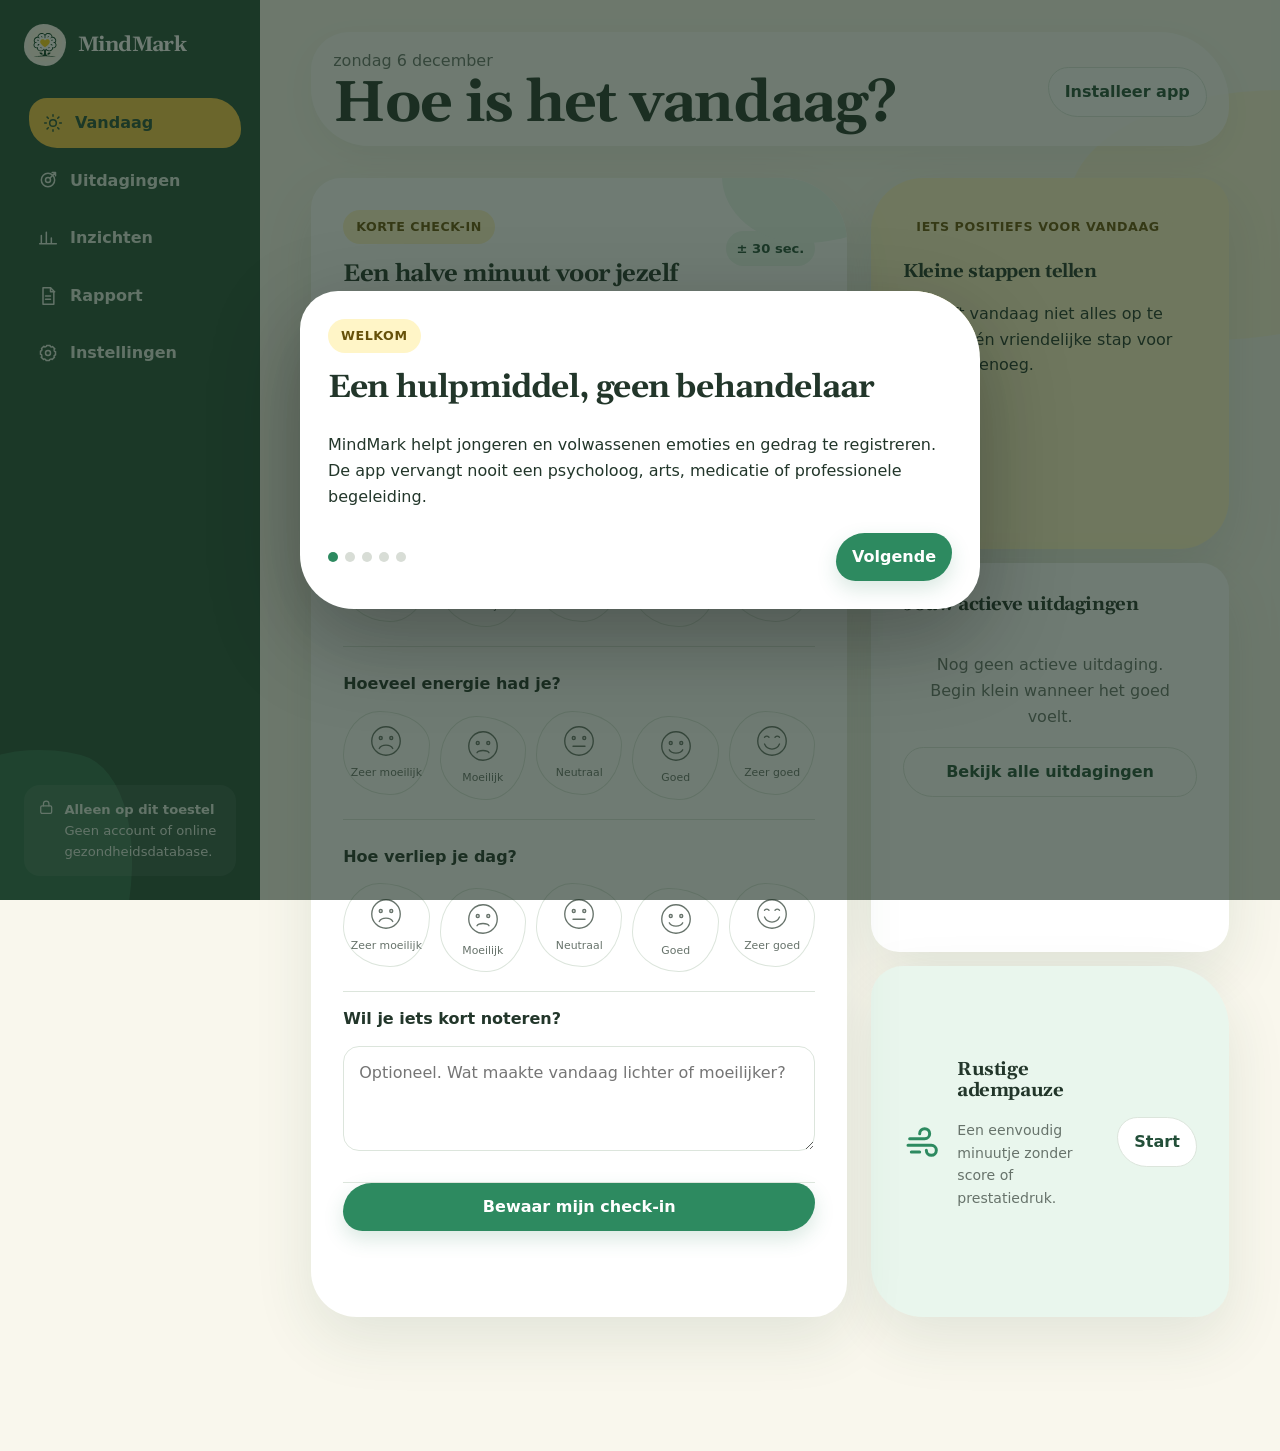
==== commit f9270bcd: "huisstijl toegepast" ====
--- a/app/index.html
+++ b/app/index.html
@@ -1,11 +1,11 @@
 <!doctype html><html lang="nl"><head><meta charset="utf-8"><meta name="viewport" content="width=device-width,initial-scale=1"><meta name="theme-color" content="#F4C542"><title>MindMark — gratis mood- en gewoontetracker</title><link rel="manifest" href="../manifest.webmanifest"><link rel="icon" href="../assets/logo.svg"><link rel="stylesheet" href="../assets/styles.css"></head>
-<body class="app-body" data-app-namespace="mindmark-stable"><div class="app-shell"><aside class="sidebar"><a class="brand" href="../"><img src="../assets/logo.svg" alt=""><span>MindMark</span></a><nav class="side-nav"><button class="active" data-view="todayView"><svg><use href="../assets/icons.svg#i-sun"/></svg>Vandaag</button><button data-view="challengesView"><svg><use href="../assets/icons.svg#i-target"/></svg>Uitdagingen</button><button data-view="insightsView"><svg><use href="../assets/icons.svg#i-chart"/></svg>Inzichten</button><button data-view="reportView"><svg><use href="../assets/icons.svg#i-report"/></svg>Rapport</button><button data-view="settingsView"><svg><use href="../assets/icons.svg#i-settings"/></svg>Instellingen</button></nav><div class="privacy-chip"><svg><use href="../assets/icons.svg#i-lock"/></svg><div><strong>Alleen op dit toestel</strong><br>Geen account of online gezondheidsdatabase.</div></div></aside>
+<body class="app-body" data-app-namespace="mindmark-stable"><div class="app-shell"><aside class="sidebar"><a class="brand" href="../"><img src="../assets/icon-192.svg" alt=""><span>MindMark</span></a><nav class="side-nav"><button class="active" data-view="todayView"><svg><use href="../assets/icons.svg#i-sun"/></svg>Vandaag</button><button data-view="challengesView"><svg><use href="../assets/icons.svg#i-target"/></svg>Uitdagingen</button><button data-view="insightsView"><svg><use href="../assets/icons.svg#i-chart"/></svg>Inzichten</button><button data-view="reportView"><svg><use href="../assets/icons.svg#i-report"/></svg>Rapport</button><button data-view="settingsView"><svg><use href="../assets/icons.svg#i-settings"/></svg>Instellingen</button></nav><div class="privacy-chip"><svg><use href="../assets/icons.svg#i-lock"/></svg><div><strong>Alleen op dit toestel</strong><br>Geen account of online gezondheidsdatabase.</div></div></aside>
 <main class="app-main"><header class="app-top"><div><p class="today" id="displayDate"></p><h1 id="welcomeTitle">Hoe is het vandaag?</h1></div><button class="btn secondary" id="installBtn" hidden>Installeer app</button></header>
 <section class="view active" id="todayView"><div class="dashboard-grid"><article class="card check-card"><div class="section-heading"><div><span class="eyebrow">Korte check-in</span><h2>Een halve minuut voor jezelf</h2></div><span class="time-pill">± 30 sec.</span></div><div id="checkinStatus"></div><form id="checkinForm"><div id="questions"></div><label class="question"><strong>Wil je iets kort noteren?</strong><textarea id="note" class="field" maxlength="800" placeholder="Optioneel. Wat maakte vandaag lichter of moeilijker?"></textarea></label><button class="btn success wide" id="saveCheckin" type="submit">Bewaar mijn check-in</button><p class="form-feedback" id="checkinFeedback" role="status"></p></form></article>
 <aside class="stack"><article class="card daily-card"><span class="eyebrow">Iets positiefs voor vandaag</span><h3 id="dailyTitle">Een kleine gedachte</h3><p id="dailyCopy"></p></article><article class="card"><h3>Jouw actieve uitdagingen</h3><div id="dashboardChallenges"></div><button class="btn secondary wide" data-go="challengesView">Bekijk alle uitdagingen</button></article><article class="card mindful-card"><svg class="large-icon"><use href="../assets/icons.svg#i-breathe"/></svg><div><h3>Rustige adempauze</h3><p class="small">Een eenvoudig minuutje zonder score of prestatiedruk.</p></div><button class="btn secondary" id="startBreathing">Start</button></article></aside></div></section>
 <section class="view" id="challengesView"><div class="page-head"><div><h2>Uitdagingen op jouw tempo</h2><p class="section-intro">Kleine, constructieve stappen. Gemiste dagen wissen niets uit.</p></div><button class="btn" id="newChallenge">Nieuwe uitdaging</button></div><div class="dashboard-grid"><article class="card"><h3>Actief</h3><div id="goalWarning"></div><div id="challengeList"></div></article><article class="card"><h3>Behaald</h3><div id="completedList"></div></article></div></section>
 <section class="view" id="insightsView"><h2>Jouw inzichten</h2><p class="section-intro">Klik op een kalenderdag om je check-in en geregistreerde stappen te bekijken.</p><div class="dashboard-grid"><article class="card"><h3>Stemming per niveau</h3><div class="bars" id="insightBars"></div><p class="small">Van zeer moeilijk tot zeer goed.</p></article><article class="card"><h3>Wat valt op?</h3><p id="patternCopy"></p><div class="notice small">Dit zijn patronen uit jouw registraties, geen medische conclusie.</div></article></div><article class="card"><h3>Deze maand</h3><div class="calendar-grid" id="calendar"></div></article></section>
-<section class="view" id="reportView"><div class="page-head"><div><h2>Persoonlijk overzicht</h2><p class="section-intro">Lokaal samengesteld. Jij beslist zelf of je dit deelt.</p></div><button class="btn no-print" id="printReport">Print / bewaar als PDF</button></div><article class="card report-card"><img src="../assets/logo.svg" width="52" alt=""><h2>MindMark-overzicht</h2><p><strong>Geregistreerde dagen:</strong> <span id="reportCount">0</span></p><div class="report-summary" id="reportNarrative"></div><h3>Belangrijke afbakening</h3><p class="small">MindMark vervangt op geen enkel moment een psycholoog, arts, medicatie, diagnose of behandeling. Het is enkel een hulpmiddel om emoties en gedrag te registreren en bespreekbaar te maken.</p></article></section>
+<section class="view" id="reportView"><div class="page-head"><div><h2>Persoonlijk overzicht</h2><p class="section-intro">Lokaal samengesteld. Jij beslist zelf of je dit deelt.</p></div><button class="btn no-print" id="printReport">Print / bewaar als PDF</button></div><article class="card report-card"><img class="report-mark" src="../assets/icon-192.svg" width="52" alt="MindMark boomicoon"><h2>MindMark-overzicht</h2><p><strong>Geregistreerde dagen:</strong> <span id="reportCount">0</span></p><div class="report-summary" id="reportNarrative"></div><h3>Belangrijke afbakening</h3><p class="small">MindMark vervangt op geen enkel moment een psycholoog, arts, medicatie, diagnose of behandeling. Het is enkel een hulpmiddel om emoties en gedrag te registreren en bespreekbaar te maken.</p></article></section>
 <section class="view" id="settingsView"><h2>Instellingen</h2><div class="dashboard-grid"><article class="card stack"><h3>Op dit toestel</h3><label>Voornaam of bijnaam<input id="profileName" class="field" placeholder="Optioneel"></label><label>Leeftijd<input id="ageNumber" class="field" type="number" min="0" max="120" inputmode="numeric"><input id="ageRange" type="range" min="0" max="120" value="18"><span class="small">Leeftijd wordt alleen lokaal gebruikt om volwassen onderwerpen af te schermen.</span></label><label>Land voor hulplijnen<select id="country" class="field"><option value="BE">België</option></select></label><button class="btn" id="saveSettings">Bewaren</button></article><article class="card stack"><h3>Privacy en gegevens</h3><button class="btn secondary" id="exportData">Download lokale back-up</button><button class="btn secondary" id="restartTutorial">Toon tutorial opnieuw</button><button class="btn caution-outline" id="wipeData">Wis alle lokale gegevens</button><p class="small">De app heeft geen online back-up. Wis je de sitegegevens of browseropslag, dan worden de lokale registraties verwijderd en kunnen wij ze niet herstellen.</p></article><article class="card"><h3>Hulp nodig?</h3><p class="small">MindMark is geen crisisdienst. Heb je het gevoel dat je jezelf kwaad kan aandoen, dan kan je hier rustig de Belgische hulplijnen openen.</p><button class="btn secondary" id="openHelp">Bekijk hulplijnen</button></article></div></section>
 </main></div>
 <nav class="mobile-bar"><button class="active" data-view="todayView"><svg><use href="../assets/icons.svg#i-sun"/></svg>Vandaag</button><button data-view="challengesView"><svg><use href="../assets/icons.svg#i-target"/></svg>Doelen</button><button data-view="insightsView"><svg><use href="../assets/icons.svg#i-chart"/></svg>Inzichten</button><button data-view="reportView"><svg><use href="../assets/icons.svg#i-report"/></svg>Rapport</button><button data-view="settingsView"><svg><use href="../assets/icons.svg#i-settings"/></svg>Instellingen</button></nav>
--- a/assets/styles.css
+++ b/assets/styles.css
@@ -1,10 +1,11 @@
-:root{--paper:#fffdf5;--surface:#fff;--ink:#253229;--muted:#68736b;--line:#dfe6dc;--yellow:#f4c542;--yellow-soft:#fff3bd;--green:#2f7d59;--green-dark:#215c41;--green-soft:#e6f4eb;--sage:#6f8f72;--shadow:0 18px 48px rgba(43,66,48,.10);--radius:24px;--serif:Georgia,'Times New Roman',serif;--sans:'Avenir Next','Segoe UI',system-ui,sans-serif}*{box-sizing:border-box}html{scroll-behavior:smooth}body{margin:0;background:var(--paper);color:var(--ink);font-family:var(--sans);line-height:1.55}button,input,textarea,select{font:inherit}a{color:var(--green-dark)}svg{width:1.25em;height:1.25em;fill:none;stroke:currentColor;stroke-width:1.8;stroke-linecap:round;stroke-linejoin:round}.wrap{width:min(1180px,calc(100% - 36px));margin:auto}.site-header{position:sticky;top:0;z-index:30;background:rgba(255,253,245,.92);backdrop-filter:blur(16px);border-bottom:1px solid var(--line)}.nav{height:74px;display:flex;align-items:center;justify-content:space-between}.brand{display:flex;align-items:center;gap:10px;text-decoration:none;color:var(--ink);font-weight:900}.brand img{width:42px;height:42px}.navlinks{display:flex;align-items:center;gap:20px}.navlinks a{text-decoration:none;color:var(--ink)}h1,h2,h3{font-family:var(--serif);line-height:1.08;letter-spacing:-.025em}.button,.btn{display:inline-flex;align-items:center;justify-content:center;gap:8px;border:0;border-radius:999px;background:var(--green);color:#fff;text-decoration:none;padding:12px 18px;font-weight:850;cursor:pointer;box-shadow:0 8px 20px rgba(47,125,89,.18);transition:.18s}.button:hover,.btn:hover{background:var(--green-dark);transform:translateY(-1px)}.btn.secondary,.button.secondary{background:#fff;color:var(--ink);border:1px solid var(--line);box-shadow:none}.btn.success{background:var(--green)}.btn.wide{width:100%}.hero{padding:86px 0 64px}.hero-grid{display:grid;grid-template-columns:1.05fr .95fr;gap:54px;align-items:center}.eyebrow{display:inline-flex;border-radius:999px;background:var(--yellow-soft);color:#66510a;padding:7px 12px;font-weight:900;font-size:.8rem;letter-spacing:.04em;text-transform:uppercase}.hero h1{font-size:clamp(3rem,7vw,6rem);margin:18px 0 20px}.hero h1 span{color:var(--green)}.lead{font-size:clamp(1.08rem,2vw,1.3rem);color:var(--muted);max-width:720px}.actions{display:flex;flex-wrap:wrap;gap:12px;margin-top:26px}.trust-row{display:flex;flex-wrap:wrap;gap:10px;margin-top:26px}.trust-pill{padding:8px 12px;border-radius:999px;background:#fff;border:1px solid var(--line);font-size:.88rem;font-weight:750}.phone-preview{padding:18px;border-radius:42px;background:#33483b;box-shadow:0 30px 80px rgba(34,70,48,.22);transform:rotate(1deg)}.phone-screen{background:var(--paper);border-radius:28px;padding:22px;min-height:570px}.mini-head{display:flex;justify-content:space-between}.mini-card,.card{background:var(--surface);border:1px solid var(--line);border-radius:var(--radius);box-shadow:var(--shadow)}.mini-card{padding:18px;margin-top:14px}.mood-row{display:grid;grid-template-columns:repeat(5,1fr);gap:8px;margin-top:12px}.mood{aspect-ratio:1;border-radius:18px;display:grid;place-items:center;background:#f6f3e9}.mood svg{width:32px;height:32px}.mood.active{background:var(--yellow-soft);outline:3px solid var(--yellow)}.mini-progress{height:10px;border-radius:999px;background:#e8eadf;overflow:hidden}.mini-progress span{display:block;height:100%;width:60%;background:#f3f8ef;border-radius:inherit}.section{padding:72px 0}.section h2{font-size:clamp(2.1rem,4.5vw,4rem);margin:0 0 16px}.section-intro{max-width:780px;color:var(--muted);font-size:1.08rem}.grid-3{display:grid;grid-template-columns:repeat(3,1fr);gap:20px;margin-top:32px}.feature{padding:28px}.feature .icon{width:52px;height:52px;border-radius:17px;background:var(--yellow-soft);display:grid;place-items:center;color:var(--green-dark)}.feature .icon svg{width:27px;height:27px}.band{background:#294333;color:#fff}.band .section-intro{color:#dfeae2}.steps{display:grid;grid-template-columns:repeat(4,1fr);gap:18px;margin-top:32px}.step{padding:24px;border:1px solid rgba(255,255,255,.14);border-radius:22px;background:rgba(255,255,255,.06)}.step b{display:grid;place-items:center;width:34px;height:34px;border-radius:50%;background:var(--yellow);color:#3a310d;margin-bottom:18px}.footer{padding:42px 0;border-top:1px solid var(--line);color:var(--muted)}.footer-grid{display:flex;justify-content:space-between;gap:24px;flex-wrap:wrap}.legal{padding:60px 0}.legal article{max-width:880px}.legal h1{font-size:clamp(2.5rem,6vw,5rem)}.legal h2{margin-top:38px;font-size:1.7rem}.notice{padding:18px 20px;border-radius:18px;background:#fff6ce;border:1px solid #ead681}.app-shell{min-height:100vh;display:grid;grid-template-columns:270px 1fr}.sidebar{position:sticky;top:0;height:100vh;padding:24px;background:#294333;color:#fff;display:flex;flex-direction:column}.sidebar .brand{color:#fff}.side-nav{display:grid;gap:8px;margin-top:34px}.side-nav button{display:flex;align-items:center;gap:12px;border:0;background:transparent;color:#dce8df;padding:12px 14px;border-radius:14px;text-align:left;font-weight:800;cursor:pointer}.side-nav button.active,.side-nav button:hover{background:rgba(255,255,255,.12);color:#fff}.privacy-chip{margin-top:auto;padding:14px;border-radius:16px;background:rgba(255,255,255,.08);font-size:.82rem;color:#e0ece3;display:flex;gap:10px}.privacy-chip svg{flex:0 0 auto}.app-main{padding:28px 34px 96px;min-width:0}.app-top{display:flex;align-items:center;justify-content:space-between;gap:20px;margin-bottom:28px}.app-top h1{font-size:clamp(2rem,4vw,3.3rem);margin:0}.today{color:var(--muted);margin:0}.view{display:none}.view.active{display:block}.dashboard-grid{display:grid;grid-template-columns:1.2fr .8fr;gap:20px;margin-bottom:20px}.card{padding:24px}.check-card{background:#f3f8ef}.section-heading,.page-head{display:flex;align-items:center;justify-content:space-between;gap:18px;margin-bottom:20px}.time-pill{padding:7px 11px;background:var(--green-soft);border-radius:999px;color:var(--green-dark);font-size:.82rem;font-weight:800}.question{display:block;padding:18px 0;border-bottom:1px solid var(--line)}.question>strong,.question>label{display:block;font-weight:850;margin-bottom:10px}.score-buttons{display:grid;grid-template-columns:repeat(5,1fr);gap:9px}.score-btn{border:1px solid var(--line);background:#fff;border-radius:18px;padding:10px 5px;cursor:pointer;color:var(--muted)}.score-btn svg{width:36px;height:36px;margin:auto;display:block}.score-btn span{display:block;font-size:.68rem;margin-top:5px}.score-btn.selected{border-color:#d0a81d;background:var(--yellow-soft);color:var(--ink);box-shadow:0 0 0 3px rgba(244,197,66,.22)}.field{width:100%;border:1px solid var(--line);border-radius:16px;background:#fff;padding:13px 14px;color:var(--ink)}textarea.field{min-height:105px;resize:vertical}.form-feedback{min-height:1.4em;text-align:center;font-weight:750}.form-feedback.error{color:var(--green-dark)}.stack{display:grid;gap:14px}.daily-card{background:#f3f8ef}.small{font-size:.88rem;color:var(--muted)}.success-banner{display:flex;align-items:center;gap:14px;background:var(--green-soft);border:1px solid #a8d5b8;border-radius:18px;padding:16px;margin-bottom:14px}.success-banner>svg{width:30px;height:30px;color:var(--green)}.success-banner div{flex:1}.success-banner span{display:block;font-size:.86rem;color:var(--muted)}.mindful-card{display:flex;align-items:center;gap:14px}.mindful-card>div{flex:1}.large-icon{width:40px;height:40px;color:var(--green)}.challenge-card{display:flex;gap:14px;align-items:center;padding:16px;border-radius:18px;background:#fff;border:1px solid var(--line);margin-top:12px}.challenge-card .grow{flex:1}.challenge-card.done>svg{color:#bc8f00}.progress{height:9px;background:#e8eadf;border-radius:999px;overflow:hidden;margin-top:8px}.progress span{display:block;height:100%;border-radius:inherit;background:#f3f8ef}.empty{text-align:center;padding:40px 20px;color:var(--muted)}.empty.compact{padding:18px}.goal-warning{margin-bottom:14px}.calendar-grid{display:grid;grid-template-columns:repeat(7,1fr);gap:8px}.cal-label{text-align:center;font-size:.78rem;color:var(--muted)}.day{aspect-ratio:1;border-radius:15px;background:#fff;display:grid;place-items:center;border:1px solid var(--line);font-size:.85rem;cursor:pointer;position:relative;color:var(--ink)}.day:hover{transform:translateY(-1px);border-color:var(--green)}.day i{position:absolute;bottom:7px;width:5px;height:5px;border-radius:50%;background:var(--green)}.day.has-1{background:#f7eaa7}.day.has-2{background:#fff0c8}.day.has-3{background:#f2f0e7}.day.has-4{background:#e4f3e8}.day.has-5{background:#cfead8}.bars{display:flex;align-items:end;gap:10px;height:205px;padding-top:20px}.bar-wrap{flex:1;height:100%;display:flex;flex-direction:column;justify-content:end;align-items:center;gap:5px}.bar{width:70%;min-height:8px;border-radius:8px 8px 3px 3px;background:#f3f8ef}.bar-wrap span{font-size:.65rem;color:var(--muted);text-align:center}.bar-wrap b{font-size:.75rem}.report-summary{padding:18px;border-radius:18px;background:var(--green-soft)}.modal-backdrop{position:fixed;inset:0;background:rgba(23,42,30,.62);z-index:100;display:none;place-items:center;padding:18px}.modal-backdrop.open{display:grid}.modal{position:relative;width:min(680px,100%);max-height:91vh;overflow:auto;background:var(--surface);border-radius:28px;padding:28px;box-shadow:0 30px 90px rgba(0,0,0,.3)}.modal h2{font-size:2rem}.modal-close{position:absolute;right:18px;top:14px;border:0;background:transparent;font-size:2rem;cursor:pointer;color:var(--muted)}.search-wrap{position:relative;margin:18px 0}.search-wrap svg{position:absolute;left:14px;top:50%;transform:translateY(-50%);color:var(--muted)}.search-wrap input{padding-left:42px}.suggestion-grid{display:grid;grid-template-columns:repeat(2,1fr);gap:10px;margin-bottom:20px}.topic-option{width:100%;display:flex;align-items:center;justify-content:space-between;gap:10px;text-align:left;border:1px solid var(--line);background:#fff;border-radius:16px;padding:13px;cursor:pointer}.topic-option:hover{background:var(--yellow-soft);border-color:#d8bd55}.topic-option small{color:var(--muted)}.tracker-group{border:1px solid var(--line);border-radius:18px;margin:10px 0;overflow:hidden}.tracker-group summary{display:flex;align-items:center;gap:10px;padding:15px;cursor:pointer;font-weight:850;list-style:none}.tracker-group summary span{flex:1}.tracker-group summary .chevron{transition:.2s}.tracker-group[open] summary .chevron{transform:rotate(180deg)}.tracker-group>div{padding:0 10px 10px}.challenge-config{margin-top:18px;padding-top:18px;border-top:1px solid var(--line)}.selected-topic{display:flex;gap:12px;align-items:center;padding:15px;background:var(--green-soft);border-radius:16px;margin-bottom:14px}.selected-topic span{display:block;color:var(--muted);font-size:.84rem}.celebrate{text-align:center;background:#f3f8ef}.celebrate-icon{width:58px;height:58px;color:#b98d00}.celebrate fieldset{border:0;padding:0;text-align:left}.choice{display:block;padding:11px;border-radius:12px}.day-detail{padding:14px 0;border-bottom:1px solid var(--line)}.day-detail>div{display:flex;justify-content:space-between;padding:7px 0}.note-box{padding:14px;border-radius:14px;background:#f7f6ef}.logged-item{display:flex!important;justify-content:flex-start!important;gap:9px}.crisis{border-top:8px solid var(--green-dark)}.age-picker{display:grid;gap:14px}.age-picker output{font-family:var(--serif);font-size:3rem;text-align:center}.tutorial-footer{display:flex;justify-content:space-between;align-items:center;margin-top:24px}.tutorial-dot{display:inline-block;width:10px;height:10px;border-radius:50%;background:#d8ddd6;margin-right:7px}.tutorial-dot.active{background:var(--green)}.breathing{text-align:center}.breathing-orb{width:140px;height:140px;border-radius:50%;margin:30px auto;background:#f4c542;box-shadow:0 0 0 18px rgba(244,197,66,.15);transition:4s ease}.breathing-orb.inhale{transform:scale(1.3)}.breathing-orb.hold{transform:scale(1.3)}.breathing-orb.exhale{transform:scale(.86)}.breathing-orb.rest{transform:scale(.86)}.toast{position:fixed;right:22px;bottom:22px;background:#294333;color:#fff;padding:14px 18px;border-radius:16px;box-shadow:var(--shadow);opacity:0;transform:translateY(10px);pointer-events:none;transition:.2s;z-index:220}.toast.show{opacity:1;transform:none}.page-confetti{position:fixed;inset:0;pointer-events:none;z-index:210;overflow:hidden}.page-confetti i{position:absolute;left:var(--x);top:-20px;width:10px;height:18px;background:var(--yellow);animation:fall 1.5s var(--d) ease-in forwards;transform:rotate(var(--r))}.page-confetti i:nth-child(3n){background:var(--green)}.page-confetti i:nth-child(3n+1){border-radius:50%}@keyframes fall{to{transform:translateY(105vh) rotate(540deg);opacity:.2}}.mobile-bar{display:none}.beta-badge{padding:4px 8px;border-radius:999px;background:var(--yellow);color:#3a310d;font-size:.68rem}
+@import url('https://fonts.googleapis.com/css2?family=Gelasio:ital,wght@0,400;0,500;0,600;0,700;1,400;1,600&display=swap');
+:root{--paper:#fffdf5;--surface:#fff;--ink:#253229;--muted:#68736b;--line:#dfe6dc;--yellow:#f4c542;--yellow-soft:#fff3bd;--green:#2f7d59;--green-dark:#215c41;--green-soft:#e6f4eb;--sage:#6f8f72;--shadow:0 18px 48px rgba(43,66,48,.10);--radius:24px;--serif:'Gelasio','Times New Roman',serif;--sans:'Avenir Next','Segoe UI',system-ui,sans-serif}*{box-sizing:border-box}html{scroll-behavior:smooth}body{margin:0;background:var(--paper);color:var(--ink);font-family:var(--sans);line-height:1.55}button,input,textarea,select{font:inherit}a{color:var(--green-dark)}svg{width:1.25em;height:1.25em;fill:none;stroke:currentColor;stroke-width:1.8;stroke-linecap:round;stroke-linejoin:round}.wrap{width:min(1180px,calc(100% - 36px));margin:auto}.site-header{position:sticky;top:0;z-index:30;background:rgba(255,253,245,.92);backdrop-filter:blur(16px);border-bottom:1px solid var(--line)}.nav{height:74px;display:flex;align-items:center;justify-content:space-between}.brand{display:flex;align-items:center;gap:10px;text-decoration:none;color:var(--ink);font-weight:900}.brand img{width:42px;height:42px}.navlinks{display:flex;align-items:center;gap:20px}.navlinks a{text-decoration:none;color:var(--ink)}h1,h2,h3{font-family:var(--serif);line-height:1.08;letter-spacing:-.025em}.button,.btn{display:inline-flex;align-items:center;justify-content:center;gap:8px;border:0;border-radius:999px;background:var(--green);color:#fff;text-decoration:none;padding:12px 18px;font-weight:850;cursor:pointer;box-shadow:0 8px 20px rgba(47,125,89,.18);transition:.18s}.button:hover,.btn:hover{background:var(--green-dark);transform:translateY(-1px)}.btn.secondary,.button.secondary{background:#fff;color:var(--ink);border:1px solid var(--line);box-shadow:none}.btn.success{background:var(--green)}.btn.wide{width:100%}.hero{padding:86px 0 64px}.hero-grid{display:grid;grid-template-columns:1.05fr .95fr;gap:54px;align-items:center}.eyebrow{display:inline-flex;border-radius:999px;background:var(--yellow-soft);color:#66510a;padding:7px 12px;font-weight:900;font-size:.8rem;letter-spacing:.04em;text-transform:uppercase}.hero h1{font-size:clamp(3rem,7vw,6rem);margin:18px 0 20px}.hero h1 span{color:var(--green)}.lead{font-size:clamp(1.08rem,2vw,1.3rem);color:var(--muted);max-width:720px}.actions{display:flex;flex-wrap:wrap;gap:12px;margin-top:26px}.trust-row{display:flex;flex-wrap:wrap;gap:10px;margin-top:26px}.trust-pill{padding:8px 12px;border-radius:999px;background:#fff;border:1px solid var(--line);font-size:.88rem;font-weight:750}.phone-preview{padding:18px;border-radius:42px;background:#33483b;box-shadow:0 30px 80px rgba(34,70,48,.22);transform:rotate(1deg)}.phone-screen{background:var(--paper);border-radius:28px;padding:22px;min-height:570px}.mini-head{display:flex;justify-content:space-between}.mini-card,.card{background:var(--surface);border:1px solid var(--line);border-radius:var(--radius);box-shadow:var(--shadow)}.mini-card{padding:18px;margin-top:14px}.mood-row{display:grid;grid-template-columns:repeat(5,1fr);gap:8px;margin-top:12px}.mood{aspect-ratio:1;border-radius:18px;display:grid;place-items:center;background:#f6f3e9}.mood svg{width:32px;height:32px}.mood.active{background:var(--yellow-soft);outline:3px solid var(--yellow)}.mini-progress{height:10px;border-radius:999px;background:#e8eadf;overflow:hidden}.mini-progress span{display:block;height:100%;width:60%;background:#f3f8ef;border-radius:inherit}.section{padding:72px 0}.section h2{font-size:clamp(2.1rem,4.5vw,4rem);margin:0 0 16px}.section-intro{max-width:780px;color:var(--muted);font-size:1.08rem}.grid-3{display:grid;grid-template-columns:repeat(3,1fr);gap:20px;margin-top:32px}.feature{padding:28px}.feature .icon{width:52px;height:52px;border-radius:17px;background:var(--yellow-soft);display:grid;place-items:center;color:var(--green-dark)}.feature .icon svg{width:27px;height:27px}.band{background:#294333;color:#fff}.band .section-intro{color:#dfeae2}.steps{display:grid;grid-template-columns:repeat(4,1fr);gap:18px;margin-top:32px}.step{padding:24px;border:1px solid rgba(255,255,255,.14);border-radius:22px;background:rgba(255,255,255,.06)}.step b{display:grid;place-items:center;width:34px;height:34px;border-radius:50%;background:var(--yellow);color:#3a310d;margin-bottom:18px}.footer{padding:42px 0;border-top:1px solid var(--line);color:var(--muted)}.footer-grid{display:flex;justify-content:space-between;gap:24px;flex-wrap:wrap}.legal{padding:60px 0}.legal article{max-width:880px}.legal h1{font-size:clamp(2.5rem,6vw,5rem)}.legal h2{margin-top:38px;font-size:1.7rem}.notice{padding:18px 20px;border-radius:18px;background:#fff6ce;border:1px solid #ead681}.app-shell{min-height:100vh;display:grid;grid-template-columns:270px 1fr}.sidebar{position:sticky;top:0;height:100vh;padding:24px;background:#294333;color:#fff;display:flex;flex-direction:column}.sidebar .brand{color:#fff}.side-nav{display:grid;gap:8px;margin-top:34px}.side-nav button{display:flex;align-items:center;gap:12px;border:0;background:transparent;color:#dce8df;padding:12px 14px;border-radius:14px;text-align:left;font-weight:800;cursor:pointer}.side-nav button.active,.side-nav button:hover{background:rgba(255,255,255,.12);color:#fff}.privacy-chip{margin-top:auto;padding:14px;border-radius:16px;background:rgba(255,255,255,.08);font-size:.82rem;color:#e0ece3;display:flex;gap:10px}.privacy-chip svg{flex:0 0 auto}.app-main{padding:28px 34px 96px;min-width:0}.app-top{display:flex;align-items:center;justify-content:space-between;gap:20px;margin-bottom:28px}.app-top h1{font-size:clamp(2rem,4vw,3.3rem);margin:0}.today{color:var(--muted);margin:0}.view{display:none}.view.active{display:block}.dashboard-grid{display:grid;grid-template-columns:1.2fr .8fr;gap:20px;margin-bottom:20px}.card{padding:24px}.check-card{background:#f3f8ef}.section-heading,.page-head{display:flex;align-items:center;justify-content:space-between;gap:18px;margin-bottom:20px}.time-pill{padding:7px 11px;background:var(--green-soft);border-radius:999px;color:var(--green-dark);font-size:.82rem;font-weight:800}.question{display:block;padding:18px 0;border-bottom:1px solid var(--line)}.question>strong,.question>label{display:block;font-weight:850;margin-bottom:10px}.score-buttons{display:grid;grid-template-columns:repeat(5,1fr);gap:9px}.score-btn{border:1px solid var(--line);background:#fff;border-radius:18px;padding:10px 5px;cursor:pointer;color:var(--muted)}.score-btn svg{width:36px;height:36px;margin:auto;display:block}.score-btn span{display:block;font-size:.68rem;margin-top:5px}.score-btn.selected{border-color:#d0a81d;background:var(--yellow-soft);color:var(--ink);box-shadow:0 0 0 3px rgba(244,197,66,.22)}.field{width:100%;border:1px solid var(--line);border-radius:16px;background:#fff;padding:13px 14px;color:var(--ink)}textarea.field{min-height:105px;resize:vertical}.form-feedback{min-height:1.4em;text-align:center;font-weight:750}.form-feedback.error{color:var(--green-dark)}.stack{display:grid;gap:14px}.daily-card{background:#f3f8ef}.small{font-size:.88rem;color:var(--muted)}.success-banner{display:flex;align-items:center;gap:14px;background:var(--green-soft);border:1px solid #a8d5b8;border-radius:18px;padding:16px;margin-bottom:14px}.success-banner>svg{width:30px;height:30px;color:var(--green)}.success-banner div{flex:1}.success-banner span{display:block;font-size:.86rem;color:var(--muted)}.mindful-card{display:flex;align-items:center;gap:14px}.mindful-card>div{flex:1}.large-icon{width:40px;height:40px;color:var(--green)}.challenge-card{display:flex;gap:14px;align-items:center;padding:16px;border-radius:18px;background:#fff;border:1px solid var(--line);margin-top:12px}.challenge-card .grow{flex:1}.challenge-card.done>svg{color:#bc8f00}.progress{height:9px;background:#e8eadf;border-radius:999px;overflow:hidden;margin-top:8px}.progress span{display:block;height:100%;border-radius:inherit;background:#f3f8ef}.empty{text-align:center;padding:40px 20px;color:var(--muted)}.empty.compact{padding:18px}.goal-warning{margin-bottom:14px}.calendar-grid{display:grid;grid-template-columns:repeat(7,1fr);gap:8px}.cal-label{text-align:center;font-size:.78rem;color:var(--muted)}.day{aspect-ratio:1;border-radius:15px;background:#fff;display:grid;place-items:center;border:1px solid var(--line);font-size:.85rem;cursor:pointer;position:relative;color:var(--ink)}.day:hover{transform:translateY(-1px);border-color:var(--green)}.day i{position:absolute;bottom:7px;width:5px;height:5px;border-radius:50%;background:var(--green)}.day.has-1{background:#f7eaa7}.day.has-2{background:#fff0c8}.day.has-3{background:#f2f0e7}.day.has-4{background:#e4f3e8}.day.has-5{background:#cfead8}.bars{display:flex;align-items:end;gap:10px;height:205px;padding-top:20px}.bar-wrap{flex:1;height:100%;display:flex;flex-direction:column;justify-content:end;align-items:center;gap:5px}.bar{width:70%;min-height:8px;border-radius:8px 8px 3px 3px;background:#f3f8ef}.bar-wrap span{font-size:.65rem;color:var(--muted);text-align:center}.bar-wrap b{font-size:.75rem}.report-summary{padding:18px;border-radius:18px;background:var(--green-soft)}.modal-backdrop{position:fixed;inset:0;background:rgba(23,42,30,.62);z-index:100;display:none;place-items:center;padding:18px}.modal-backdrop.open{display:grid}.modal{position:relative;width:min(680px,100%);max-height:91vh;overflow:auto;background:var(--surface);border-radius:28px;padding:28px;box-shadow:0 30px 90px rgba(0,0,0,.3)}.modal h2{font-size:2rem}.modal-close{position:absolute;right:18px;top:14px;border:0;background:transparent;font-size:2rem;cursor:pointer;color:var(--muted)}.search-wrap{position:relative;margin:18px 0}.search-wrap svg{position:absolute;left:14px;top:50%;transform:translateY(-50%);color:var(--muted)}.search-wrap input{padding-left:42px}.suggestion-grid{display:grid;grid-template-columns:repeat(2,1fr);gap:10px;margin-bottom:20px}.topic-option{width:100%;display:flex;align-items:center;justify-content:space-between;gap:10px;text-align:left;border:1px solid var(--line);background:#fff;border-radius:16px;padding:13px;cursor:pointer}.topic-option:hover{background:var(--yellow-soft);border-color:#d8bd55}.topic-option small{color:var(--muted)}.tracker-group{border:1px solid var(--line);border-radius:18px;margin:10px 0;overflow:hidden}.tracker-group summary{display:flex;align-items:center;gap:10px;padding:15px;cursor:pointer;font-weight:850;list-style:none}.tracker-group summary span{flex:1}.tracker-group summary .chevron{transition:.2s}.tracker-group[open] summary .chevron{transform:rotate(180deg)}.tracker-group>div{padding:0 10px 10px}.challenge-config{margin-top:18px;padding-top:18px;border-top:1px solid var(--line)}.selected-topic{display:flex;gap:12px;align-items:center;padding:15px;background:var(--green-soft);border-radius:16px;margin-bottom:14px}.selected-topic span{display:block;color:var(--muted);font-size:.84rem}.celebrate{text-align:center;background:#f3f8ef}.celebrate-icon{width:58px;height:58px;color:#b98d00}.celebrate fieldset{border:0;padding:0;text-align:left}.choice{display:block;padding:11px;border-radius:12px}.day-detail{padding:14px 0;border-bottom:1px solid var(--line)}.day-detail>div{display:flex;justify-content:space-between;padding:7px 0}.note-box{padding:14px;border-radius:14px;background:#f7f6ef}.logged-item{display:flex!important;justify-content:flex-start!important;gap:9px}.crisis{border-top:8px solid var(--green-dark)}.age-picker{display:grid;gap:14px}.age-picker output{font-family:var(--serif);font-size:3rem;text-align:center}.tutorial-footer{display:flex;justify-content:space-between;align-items:center;margin-top:24px}.tutorial-dot{display:inline-block;width:10px;height:10px;border-radius:50%;background:#d8ddd6;margin-right:7px}.tutorial-dot.active{background:var(--green)}.breathing{text-align:center}.breathing-orb{width:140px;height:140px;border-radius:50%;margin:30px auto;background:#f4c542;box-shadow:0 0 0 18px rgba(244,197,66,.15);transition:4s ease}.breathing-orb.inhale{transform:scale(1.3)}.breathing-orb.hold{transform:scale(1.3)}.breathing-orb.exhale{transform:scale(.86)}.breathing-orb.rest{transform:scale(.86)}.toast{position:fixed;right:22px;bottom:22px;background:#294333;color:#fff;padding:14px 18px;border-radius:16px;box-shadow:var(--shadow);opacity:0;transform:translateY(10px);pointer-events:none;transition:.2s;z-index:220}.toast.show{opacity:1;transform:none}.page-confetti{position:fixed;inset:0;pointer-events:none;z-index:210;overflow:hidden}.page-confetti i{position:absolute;left:var(--x);top:-20px;width:10px;height:18px;background:var(--yellow);animation:fall 1.5s var(--d) ease-in forwards;transform:rotate(var(--r))}.page-confetti i:nth-child(3n){background:var(--green)}.page-confetti i:nth-child(3n+1){border-radius:50%}@keyframes fall{to{transform:translateY(105vh) rotate(540deg);opacity:.2}}.mobile-bar{display:none}.beta-badge{padding:4px 8px;border-radius:999px;background:var(--yellow);color:#3a310d;font-size:.68rem}
 @media(max-width:900px){.hero-grid,.dashboard-grid{grid-template-columns:1fr}.phone-preview{max-width:520px;margin:auto}.grid-3{grid-template-columns:1fr 1fr}.steps{grid-template-columns:1fr 1fr}.app-shell{display:block}.sidebar{display:none}.app-main{padding:20px 16px 96px}.mobile-bar{position:fixed;display:grid;grid-template-columns:repeat(5,1fr);bottom:0;left:0;right:0;z-index:40;background:rgba(255,253,245,.95);backdrop-filter:blur(18px);border-top:1px solid var(--line);padding:7px}.mobile-bar button{border:0;background:none;font-size:.68rem;color:var(--muted);padding:6px 2px}.mobile-bar svg{display:block;margin:auto;width:22px;height:22px}.mobile-bar button.active{color:var(--green);font-weight:850}.navlinks a:not(.button){display:none}}
 @media(max-width:620px){.hero{padding-top:48px}.hero h1{font-size:3.1rem}.grid-3,.steps,.suggestion-grid{grid-template-columns:1fr}.phone-screen{min-height:520px}.score-buttons{gap:5px}.score-btn{padding:9px 2px}.score-btn svg{width:29px;height:29px}.score-btn span{font-size:.58rem}.app-top,.page-head,.section-heading{align-items:flex-start}.card{padding:19px}.calendar-grid{gap:4px}.day{border-radius:10px}.success-banner{align-items:flex-start;flex-wrap:wrap}.success-banner .btn{width:100%}.challenge-card{align-items:flex-start;flex-wrap:wrap}.challenge-card .btn{width:100%}}
 @media print{.sidebar,.mobile-bar,.app-top,.no-print{display:none!important}.app-shell{display:block}.app-main{padding:0}.view{display:none!important}#reportView{display:block!important}.card{box-shadow:none;break-inside:avoid}body{background:#fff}}
 
 /* v0.000.003 — full-site visual system */
-:root{--paper:#fbfaf2;--surface:#ffffff;--ink:#22362a;--muted:#67736b;--line:#dce5dc;--yellow:#f5c744;--yellow-soft:#fff5c7;--green:#2d8a60;--green-dark:#234f39;--green-soft:#e9f6ed;--sage-strong:#6f8f72;--shadow:0 18px 50px rgba(39,75,52,.09);--shadow-soft:0 8px 26px rgba(39,75,52,.07);--radius:24px;--serif:Merriweather,Georgia,'Times New Roman',serif;--sans:'Noto Sans Display','Avenir Next','Segoe UI',system-ui,sans-serif}
+:root{--paper:#fbfaf2;--surface:#ffffff;--ink:#22362a;--muted:#67736b;--line:#dce5dc;--yellow:#f5c744;--yellow-soft:#fff5c7;--green:#2d8a60;--green-dark:#234f39;--green-soft:#e9f6ed;--sage-strong:#6f8f72;--shadow:0 18px 50px rgba(39,75,52,.09);--shadow-soft:0 8px 26px rgba(39,75,52,.07);--radius:24px;--serif:'Gelasio','Times New Roman',serif;--sans:'Noto Sans Display','Avenir Next','Segoe UI',system-ui,sans-serif}
 body{background:#f4c542;box-shadow:0 1px 0 rgba(35,79,57,.06)}
 .nav{height:78px}.brand{font-size:1.04rem;letter-spacing:-.02em}.brand img{width:46px;height:46px}.navlinks a:not(.button){font-weight:760;color:#405148}.navlinks a:not(.button):hover{color:var(--green-dark)}
 .button,.btn{min-height:46px;padding:12px 20px}
@@ -41,3 +42,163 @@
 .hero,.public-hero{position:relative}.hero:before,.public-hero:before{content:"";position:absolute;inset:0 0 auto;height:10px;background:var(--yellow)}
 .card,.content-card,.promise-card{border-color:#dbe5d8}
 @media(max-width:720px){.config-grid{grid-template-columns:1fr}.quick-log{width:100%}.quick-log .field{flex:1}.support-number strong{font-size:2.8rem}}
+
+/* v0.000.010 — complete spacing, brand and interaction audit */
+@import url('https://fonts.googleapis.com/css2?family=Gelasio:ital,wght@0,400;0,500;0,600;0,700;1,400&family=Noto+Sans+Display:wght@400;500;600;700;800;900&display=swap');
+:root{
+  --space-1:.375rem;--space-2:.625rem;--space-3:.875rem;--space-4:1.125rem;
+  --space-5:1.5rem;--space-6:2rem;--space-7:3rem;--space-8:4.5rem;
+  --radius-sm:14px;--radius-md:20px;--radius-lg:28px;
+  --serif:'Gelasio','Times New Roman',serif;
+  --sans:'Noto Sans Display','Segoe UI',system-ui,sans-serif;
+}
+body{font-family:var(--sans);font-size:16px;line-height:1.6;overflow-x:hidden}
+h1,h2,h3,h4{margin-top:0}.wrap{width:min(1180px,calc(100% - 48px))}
+.section{padding:var(--space-8) 0}.hero{padding:calc(var(--space-8) + 1rem) 0 var(--space-8)}
+.site-header{border-top:5px solid var(--green-dark);border-bottom:8px solid var(--yellow);backdrop-filter:none}
+.nav{height:80px}.brand{gap:12px;font-family:var(--serif);font-size:1.35rem;font-weight:700;letter-spacing:-.03em;line-height:1}
+.brand img{width:38px;height:38px;object-fit:contain}.sidebar .brand{font-size:1.3rem}.sidebar .brand img{width:42px;height:42px}
+.section-label,.eyebrow,.section-kicker{display:inline-flex;align-items:center;width:max-content;min-height:34px;margin:0 0 var(--space-4);padding:7px 13px;border:0;border-radius:999px;background:var(--yellow-soft);color:#66510a;font-family:var(--sans);font-size:.79rem;font-weight:900;letter-spacing:.045em;text-transform:uppercase}
+.section-kicker:before{display:none}.band .section-label,.band .eyebrow,.band .section-kicker{background:var(--yellow);color:var(--green-dark)}
+.hero h1{margin:0 0 var(--space-5);font-size:clamp(3.3rem,6.7vw,6.2rem);max-width:920px}.lead{margin:0}.actions{margin-top:var(--space-6)}.trust-row{margin-top:var(--space-5)}.hero-note{margin-top:var(--space-5)}
+.section h2{margin:0 0 var(--space-4)}.section-intro{margin:0}.grid-3,.grid-2,.steps,.promise-grid{margin-top:var(--space-6)}
+.card,.feature,.promise-card,.content-card{padding:var(--space-6)}.feature .icon{margin-bottom:var(--space-4)}.feature h3{margin:0 0 var(--space-2)}.feature p{margin:0}
+.band{padding:var(--space-8) 0}.band h2{max-width:1000px}.steps{gap:var(--space-4)}.step{padding:var(--space-5)}.step b{margin-bottom:var(--space-4)}.step h3{margin-bottom:var(--space-2)}.step p{margin:0;color:#dce9df}
+.footer{padding:var(--space-7) 0}.footer-copy .brand{margin-bottom:var(--space-3)}
+.app-shell{grid-template-columns:260px minmax(0,1fr)}.sidebar{padding:var(--space-5);gap:0}.side-nav{margin-top:var(--space-6)}
+.app-main{padding:var(--space-6) clamp(24px,4vw,56px) 110px;max-width:1500px;width:100%}.app-top{margin-bottom:var(--space-6)}
+.app-top h1{font-size:clamp(2.4rem,4.5vw,4.2rem)}.dashboard-grid{gap:var(--space-5);margin-bottom:var(--space-5)}
+.card{border-radius:var(--radius-lg)}.section-heading,.page-head{margin-bottom:var(--space-5)}.section-heading h2,.page-head h2{margin:0}
+.question{padding:var(--space-5) 0}.question:first-of-type{padding-top:var(--space-3)}.question>strong,.question>label{margin-bottom:var(--space-3)}
+.score-buttons{gap:var(--space-2)}.score-btn{min-height:88px;transition:transform .16s ease,border-color .16s ease,background .16s ease}.score-btn:hover{transform:translateY(-2px);border-color:var(--green)}.score-btn.selected{animation:soft-pop .28s ease}
+.btn,.button{transition:transform .16s ease,box-shadow .16s ease,background .16s ease}.btn:active,.button:active{transform:scale(.97)}
+.challenge-card{display:block;padding:0;margin-top:var(--space-4);overflow:hidden;border-radius:var(--radius-md);background:#fff;box-shadow:0 8px 24px rgba(31,93,64,.07)}
+.challenge-goal{padding:var(--space-5) var(--space-5) var(--space-4)}.challenge-title-row{align-items:flex-start}.challenge-title-row>div{display:grid;gap:4px}.challenge-title-row strong{font-family:var(--serif);font-size:1.25rem;line-height:1.25}.goal-label,.today-label{display:block;font-size:.72rem;font-weight:900;letter-spacing:.05em;text-transform:uppercase;color:var(--green)}
+.today-badge{padding:6px 10px;background:var(--yellow-soft);white-space:nowrap}.progress{height:10px;margin-top:var(--space-4);background:#edf0e8}.progress span{background:var(--green);transition:width .55s cubic-bezier(.2,.8,.2,1)}.progress-caption{display:flex;justify-content:space-between;margin-top:7px;color:var(--muted);font-size:.78rem}.progress-caption strong{color:var(--green-dark)}
+.today-action{display:flex;align-items:center;justify-content:space-between;gap:var(--space-5);padding:var(--space-4) var(--space-5);background:#f8faf5;border-top:1px solid var(--line)}.today-action-copy{display:grid;gap:3px}.today-action-copy strong{font-size:1rem}.today-action-copy small{color:var(--muted);max-width:590px}.daily-check{flex:none;min-width:180px}.daily-check svg{width:21px;height:21px}.challenge-card.today-complete{background:#fff;border-color:#a8d5b8}.challenge-card.today-complete .today-action{background:var(--green-soft)}.challenge-card.today-complete .daily-check{animation:success-pulse .45s ease}
+.today-action.measured{align-items:flex-end}.today-number{font-family:var(--serif);font-size:1.5rem}.quick-log{flex:none}.quick-log .field{min-height:46px}
+.success-banner{padding:var(--space-4);margin-bottom:var(--space-4);animation:soft-pop .3s ease}.success-banner>svg{animation:heart-beat 1.4s ease 2}
+.field{min-height:48px;padding:13px 15px;transition:border-color .15s ease,box-shadow .15s ease}.field:focus{outline:0;border-color:var(--green);box-shadow:0 0 0 4px rgba(47,138,96,.13)}
+.report-mark{border-radius:14px}.toast{border:2px solid var(--yellow);font-weight:750}
+.feature .icon svg,.support-mark svg{transition:transform .2s ease}.feature:hover .icon svg{transform:scale(1.12) rotate(-3deg)}
+.day{transition:transform .15s ease,border-color .15s ease,box-shadow .15s ease}.day:hover{box-shadow:0 8px 18px rgba(31,93,64,.12)}
+@keyframes soft-pop{0%{transform:scale(.96);opacity:.65}70%{transform:scale(1.015)}100%{transform:scale(1);opacity:1}}
+@keyframes success-pulse{0%{transform:scale(.94)}55%{transform:scale(1.035)}100%{transform:scale(1)}}
+@keyframes heart-beat{0%,100%{transform:scale(1)}35%{transform:scale(1.17)}55%{transform:scale(.98)}}
+@media (prefers-reduced-motion:reduce){*,*:before,*:after{animation-duration:.01ms!important;animation-iteration-count:1!important;scroll-behavior:auto!important;transition-duration:.01ms!important}}
+@media(max-width:900px){.wrap{width:min(100% - 32px,1180px)}.section,.band{padding:var(--space-7) 0}.hero{padding:var(--space-7) 0}.app-main{padding:24px 20px 100px}.dashboard-grid{gap:16px}}
+@media(max-width:620px){.site-header{border-bottom-width:5px}.nav{height:68px}.brand{font-size:1.18rem}.brand img{width:34px;height:34px}.hero h1{font-size:clamp(2.8rem,15vw,4rem)}.card,.feature,.promise-card,.content-card{padding:20px}.today-action,.today-action.measured{align-items:stretch;flex-direction:column}.daily-check,.quick-log{width:100%}.daily-check{min-width:0}.quick-log .btn{width:auto}.challenge-goal{padding:20px 20px 16px}.today-action{padding:16px 20px}.challenge-title-row{gap:8px}.today-badge{font-size:.68rem}}
+
+/* v0.000.011 — organic contemporary visual system, no gradients */
+:root{
+  --cream:#fff9e8;
+  --leaf:#dff1df;
+  --mint:#eef8ee;
+  --sun:#f7d657;
+  --deep:#1f5239;
+  --organic-shadow:0 22px 60px rgba(33,82,57,.11);
+}
+body{background:var(--paper)}
+.site-header{background:rgba(255,253,245,.96);border-bottom:0;box-shadow:0 1px 0 rgba(33,82,57,.08)}
+.site-header:after{content:"";position:absolute;left:0;right:0;bottom:-8px;height:8px;background:var(--yellow);clip-path:polygon(0 20%,8% 55%,17% 26%,27% 72%,39% 35%,51% 68%,63% 28%,75% 60%,87% 24%,100% 52%,100% 100%,0 100%)}
+.hero{position:relative;isolation:isolate;overflow:hidden;padding-top:110px}
+.hero:before{height:0}
+.hero:after{content:"";position:absolute;z-index:-1;width:560px;height:430px;right:-150px;top:35px;background:var(--yellow-soft);border-radius:44% 56% 62% 38%/48% 38% 62% 52%;transform:rotate(-9deg)}
+.hero-grid:before{content:"";position:absolute;z-index:-1;width:230px;height:230px;left:-110px;bottom:20px;background:var(--green-soft);border-radius:63% 37% 43% 57%/42% 55% 45% 58%;transform:rotate(18deg)}
+.hero-grid{position:relative}
+.hero-copy-card{position:relative;padding:28px 0}
+.hero-copy-card:after{content:"";position:absolute;width:88px;height:34px;right:4%;bottom:0;background:var(--yellow);border-radius:58% 42% 65% 35%/48% 62% 38% 52%;transform:rotate(-8deg);opacity:.75}
+.phone-preview{position:relative;border-radius:46% 54% 48% 52%/38% 42% 58% 62%;padding:22px;background:var(--green-dark);transform:rotate(1.4deg);box-shadow:0 36px 85px rgba(33,82,57,.2)}
+.phone-preview:before{content:"";position:absolute;width:78px;height:78px;left:-25px;top:82px;background:var(--yellow);border-radius:50% 43% 56% 44%/45% 60% 40% 55%;z-index:-1}
+.phone-preview:after{content:"";position:absolute;width:62px;height:96px;right:-22px;bottom:74px;background:var(--green-soft);border-radius:58% 42% 52% 48%/38% 58% 42% 62%;z-index:-1;transform:rotate(16deg)}
+.phone-screen{border-radius:34px 34px 72px 34px;box-shadow:inset 0 0 0 1px rgba(33,82,57,.06)}
+.mini-card{border-radius:24px 34px 24px 38px;box-shadow:0 12px 30px rgba(33,82,57,.07)}
+.section{position:relative;isolation:isolate}
+.section.alt{background:var(--cream);padding-top:110px;padding-bottom:110px}
+.section.alt:before{content:"";position:absolute;left:0;right:0;top:-45px;height:82px;background:var(--cream);clip-path:polygon(0 62%,9% 35%,19% 60%,30% 22%,40% 55%,52% 18%,63% 59%,74% 29%,86% 61%,100% 28%,100% 100%,0 100%);z-index:-1}
+.section.alt:after{content:"";position:absolute;left:0;right:0;bottom:-48px;height:82px;background:var(--cream);clip-path:polygon(0 0,100% 0,100% 36%,90% 68%,80% 38%,68% 76%,57% 40%,45% 74%,33% 42%,20% 72%,9% 39%,0 65%);z-index:-1}
+.section:not(.alt):not(.band) .wrap{position:relative}
+.section:not(.alt):not(.band) .wrap:before{content:"";position:absolute;width:130px;height:96px;right:-55px;top:-18px;background:var(--green-soft);border-radius:53% 47% 65% 35%/46% 62% 38% 54%;z-index:-1;opacity:.8}
+.grid-3{align-items:stretch}
+.feature{position:relative;overflow:hidden;min-height:265px;border:0;box-shadow:var(--organic-shadow);transition:transform .22s ease,box-shadow .22s ease}
+.feature:nth-child(1){border-radius:34px 72px 34px 34px;transform:translateY(8px) rotate(-.4deg)}
+.feature:nth-child(2){border-radius:70px 34px 58px 34px;transform:translateY(-12px) rotate(.3deg)}
+.feature:nth-child(3){border-radius:38px 38px 76px 34px;transform:translateY(10px) rotate(-.2deg)}
+.feature:after{content:"";position:absolute;width:90px;height:70px;right:-25px;bottom:-24px;background:var(--yellow-soft);border-radius:60% 40% 54% 46%/45% 62% 38% 55%}
+.feature:hover{transform:translateY(-6px) rotate(0);box-shadow:0 28px 64px rgba(33,82,57,.16)}
+.feature .icon{border-radius:42% 58% 47% 53%/55% 38% 62% 45%;transform:rotate(-4deg)}
+.band{position:relative;overflow:hidden;background:var(--green-dark);padding-top:115px;padding-bottom:110px}
+.band:before{content:"";position:absolute;left:-5%;right:-5%;top:-1px;height:72px;background:var(--paper);clip-path:polygon(0 0,100% 0,100% 18%,91% 58%,80% 31%,68% 72%,56% 34%,43% 68%,31% 30%,19% 67%,8% 26%,0 55%)}
+.band:after{content:"";position:absolute;width:310px;height:230px;right:-110px;bottom:-95px;background:#2f6d4d;border-radius:58% 42% 35% 65%/42% 60% 40% 58%;transform:rotate(14deg)}
+.band .wrap{position:relative;z-index:1}
+.steps{position:relative;z-index:1}
+.step{border:0;background:#315f47;box-shadow:none;transition:transform .2s ease,background .2s ease}
+.step:nth-child(1){border-radius:36px 62px 34px 34px;transform:rotate(-.7deg)}
+.step:nth-child(2){border-radius:58px 34px 58px 34px;transform:translateY(12px) rotate(.5deg)}
+.step:nth-child(3){border-radius:34px 68px 38px 56px;transform:rotate(-.4deg)}
+.step:nth-child(4){border-radius:64px 36px 58px 34px;transform:translateY(12px) rotate(.5deg)}
+.step:hover{transform:translateY(-4px) rotate(0);background:#376b50}
+.step b{border-radius:46% 54% 58% 42%/42% 62% 38% 58%;transform:rotate(-8deg)}
+.promise-card{position:relative;border:0;box-shadow:var(--organic-shadow)}
+.promise-card:first-child{border-radius:36px 74px 40px 54px;background:var(--green-soft)}
+.promise-card:last-child{border-radius:72px 38px 58px 36px;background:var(--yellow-soft)}
+.footer{position:relative;margin-top:65px;background:var(--green-dark);color:#eaf3ed;border:0;padding-top:82px}
+.footer:before{content:"";position:absolute;left:0;right:0;top:-58px;height:60px;background:var(--green-dark);clip-path:polygon(0 72%,10% 34%,21% 66%,33% 29%,45% 71%,57% 27%,69% 65%,82% 33%,92% 68%,100% 39%,100% 100%,0 100%)}
+.footer a,.footer .brand{color:#fff}
+.footer .brand img{background:var(--paper);border-radius:44% 56% 45% 55%/56% 42% 58% 44%;padding:4px}
+
+/* Organic app shell */
+.app-body{background:#f9f7ed}
+.sidebar{background:var(--green-dark);overflow:hidden}
+.sidebar:after{content:"";position:absolute;width:220px;height:250px;left:-85px;bottom:-95px;background:#2f6d4d;border-radius:62% 38% 48% 52%/42% 64% 36% 58%;transform:rotate(14deg);z-index:-1}
+.sidebar .brand img{background:var(--paper);padding:4px;border-radius:46% 54% 48% 52%/55% 44% 56% 45%}
+.side-nav button{position:relative;border-radius:18px 30px 18px 28px}
+.side-nav button.active{background:var(--yellow);color:var(--green-dark);transform:translateX(5px)}
+.app-main{position:relative;background:#f9f7ed}
+.app-main:before{content:"";position:fixed;width:360px;height:250px;right:-150px;top:90px;background:var(--yellow-soft);border-radius:59% 41% 63% 37%/44% 61% 39% 56%;z-index:0;opacity:.55;pointer-events:none}
+.app-main>*{position:relative;z-index:1}
+.app-top{padding:16px 22px 10px;border-radius:38px 70px 38px 58px;background:rgba(255,255,255,.72);box-shadow:0 12px 34px rgba(33,82,57,.06)}
+.card{border:0;box-shadow:var(--organic-shadow)}
+.dashboard-grid>.card:nth-child(odd){border-radius:30px 64px 34px 46px}
+.dashboard-grid>.card:nth-child(even){border-radius:62px 32px 54px 36px}
+.check-card{position:relative;overflow:hidden;background:#fff}
+.check-card:before{content:"";position:absolute;width:170px;height:115px;right:-45px;top:-50px;background:var(--green-soft);border-radius:58% 42% 53% 47%/42% 61% 39% 58%}
+.daily-card{background:var(--yellow-soft);border-radius:52px 30px 50px 34px!important}
+.mindful-card{background:var(--green-soft);border-radius:32px 62px 34px 52px!important}
+.question{position:relative}
+.score-btn{border-radius:42% 58% 46% 54%/52% 40% 60% 48%;min-height:84px}
+.score-btn:nth-child(even){transform:translateY(5px)}
+.score-btn:hover{transform:translateY(-3px) rotate(-1deg)}
+.score-btn.selected{background:var(--yellow);border-color:var(--yellow);transform:translateY(-4px) scale(1.03)}
+.challenge-card{border-radius:32px 58px 34px 46px;box-shadow:0 16px 40px rgba(33,82,57,.09);transition:transform .2s ease,box-shadow .2s ease}
+.challenge-card:nth-child(even){border-radius:58px 32px 52px 36px}
+.challenge-card:hover{transform:translateY(-3px);box-shadow:0 24px 48px rgba(33,82,57,.13)}
+.challenge-goal{position:relative}
+.challenge-goal:after{content:"";position:absolute;width:58px;height:24px;right:22px;bottom:10px;background:var(--yellow-soft);border-radius:60% 40% 55% 45%/44% 62% 38% 56%;opacity:.7}
+.today-action{background:var(--cream);border-top:0;position:relative}
+.today-action:before{content:"";position:absolute;left:0;right:0;top:-18px;height:20px;background:var(--cream);clip-path:polygon(0 65%,12% 25%,25% 70%,39% 28%,53% 66%,67% 30%,81% 69%,100% 25%,100% 100%,0 100%)}
+.btn,.button{border-radius:50px 34px 50px 34px}
+.btn.secondary,.button.secondary{border-radius:34px 50px 34px 50px}
+.modal{border-radius:38px 68px 42px 54px}
+.modal:before{content:"";position:absolute;width:105px;height:72px;right:-18px;top:-24px;background:var(--yellow-soft);border-radius:58% 42% 55% 45%/45% 62% 38% 55%;z-index:-1}
+.day{border-radius:42% 58% 46% 54%/52% 40% 60% 48%}
+.day:nth-child(3n){border-radius:58% 42% 55% 45%/43% 58% 42% 57%}
+.bar{border-radius:18px 18px 8px 8px}
+.breathing-orb{border-radius:58% 42% 54% 46%/45% 62% 38% 55%}
+
+@media(max-width:900px){
+  .hero:after{width:360px;height:300px;right:-210px;top:80px}
+  .feature:nth-child(n),.step:nth-child(n){transform:none}
+  .section.alt{padding-top:80px;padding-bottom:82px}
+  .phone-preview{border-radius:34px 48px 52px 34px}
+  .app-top{border-radius:28px 44px 28px 38px}
+}
+@media(max-width:620px){
+  .hero{padding-top:78px}.hero-copy-card{padding:10px 0}.hero:after{opacity:.55}
+  .feature:nth-child(n),.promise-card:nth-child(n),.dashboard-grid>.card:nth-child(n){border-radius:26px 42px 28px 34px}
+  .grid-3{gap:26px}.feature{min-height:auto}
+  .band{padding-top:90px}.steps{gap:20px}.step:nth-child(n){border-radius:26px 42px 28px 34px}
+  .app-main:before{display:none}.app-top{padding:14px 16px}
+  .score-buttons{gap:6px}.score-btn{border-radius:18px;min-height:78px}.score-btn:nth-child(even){transform:none}
+  .today-action:before{height:12px;top:-10px}
+}
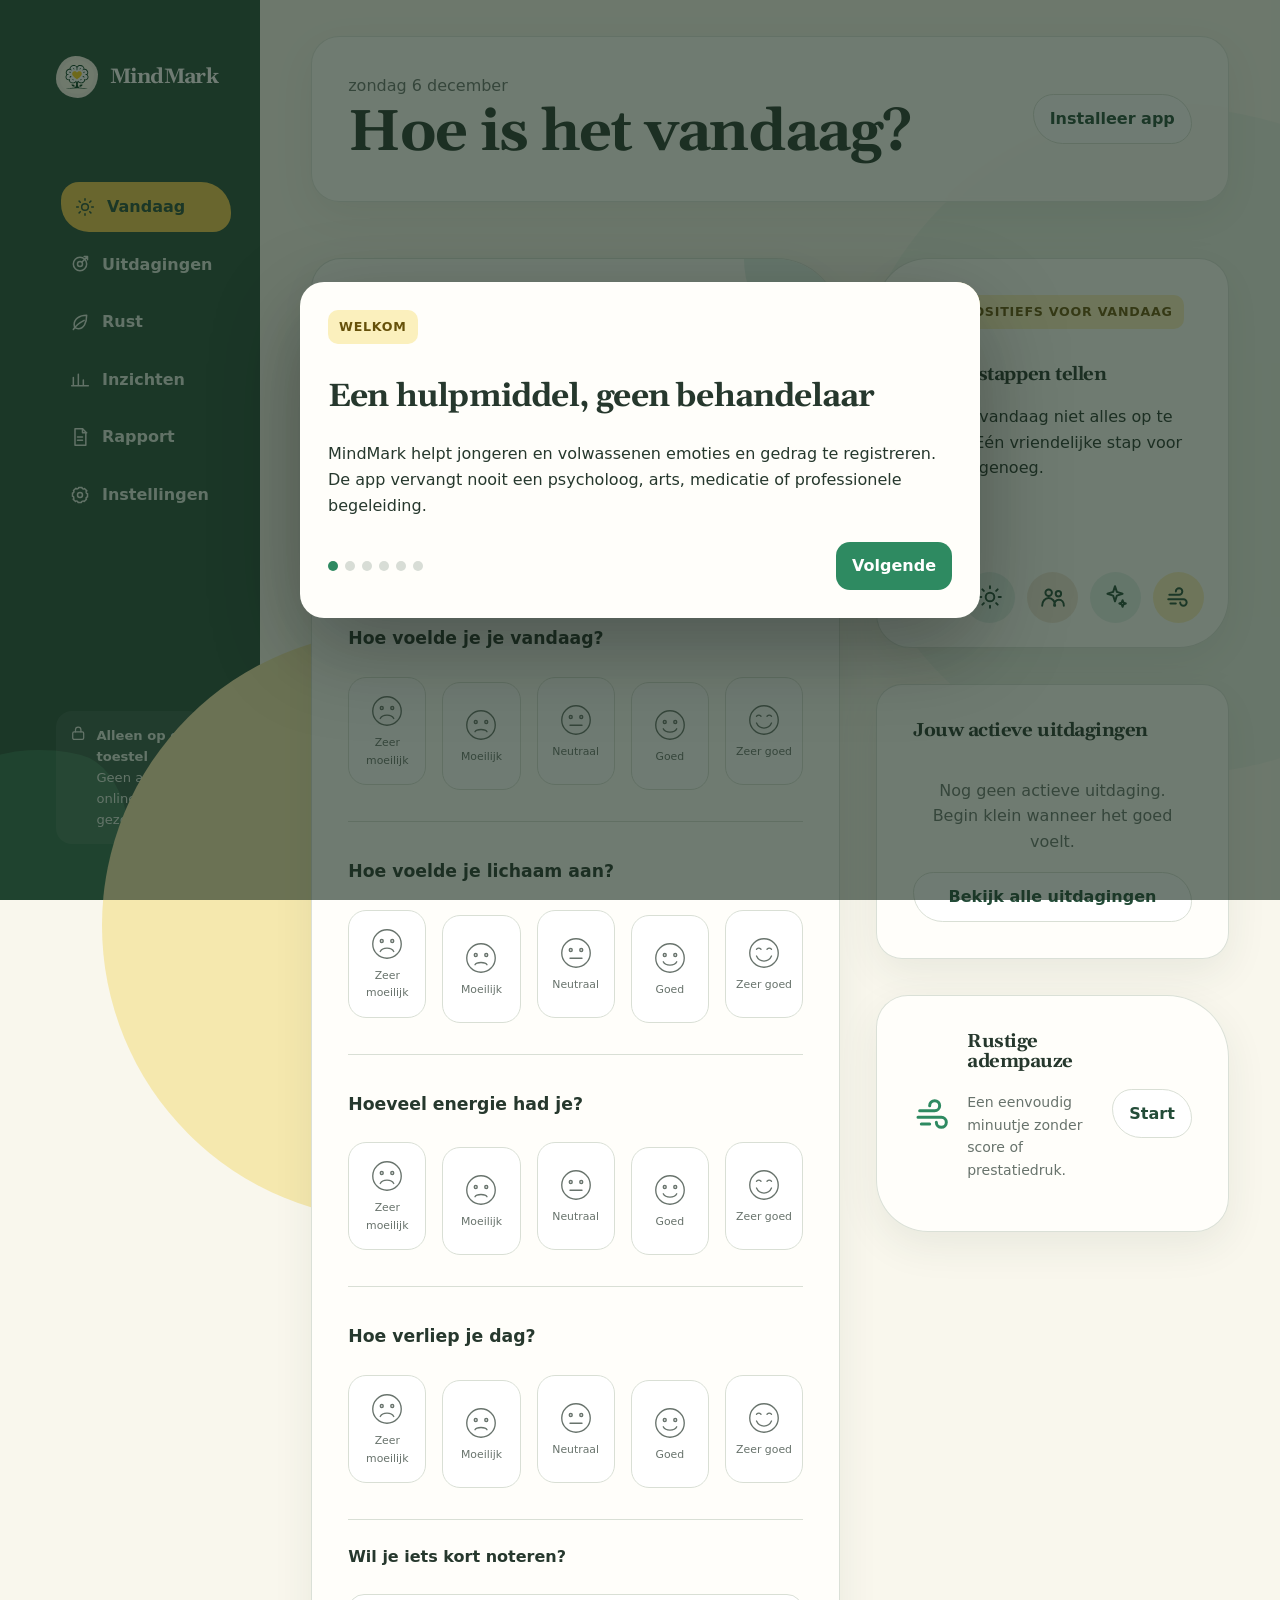
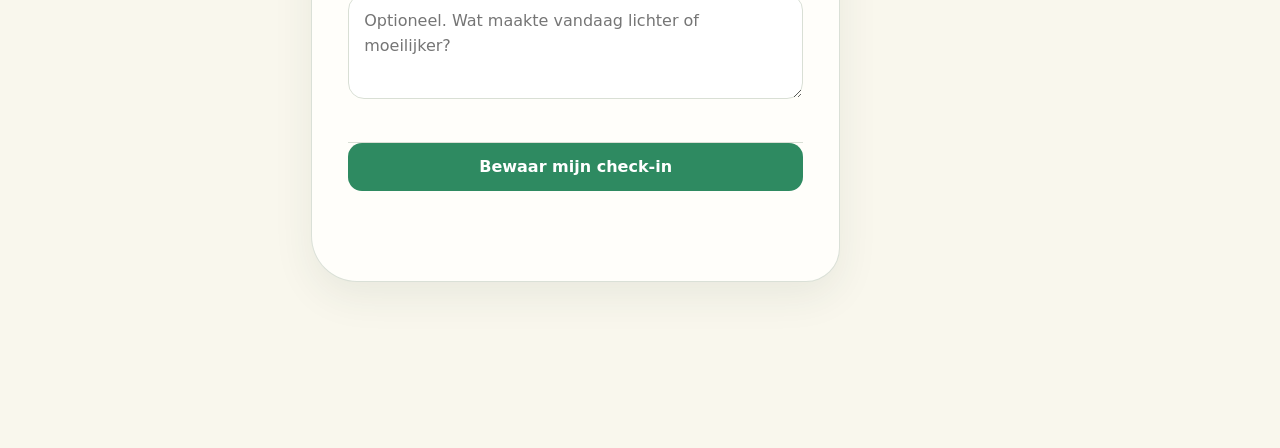
==== commit f0a5b7ae: "push push push" ====
--- a/app/index.html
+++ b/app/index.html
@@ -1,18 +1,57 @@
 <!doctype html><html lang="nl"><head><meta charset="utf-8"><meta name="viewport" content="width=device-width,initial-scale=1"><meta name="theme-color" content="#F4C542"><title>MindMark — gratis mood- en gewoontetracker</title><link rel="manifest" href="../manifest.webmanifest"><link rel="icon" href="../assets/logo.svg"><link rel="stylesheet" href="../assets/styles.css"></head>
-<body class="app-body" data-app-namespace="mindmark-stable"><div class="app-shell"><aside class="sidebar"><a class="brand" href="../"><img src="../assets/icon-192.svg" alt=""><span>MindMark</span></a><nav class="side-nav"><button class="active" data-view="todayView"><svg><use href="../assets/icons.svg#i-sun"/></svg>Vandaag</button><button data-view="challengesView"><svg><use href="../assets/icons.svg#i-target"/></svg>Uitdagingen</button><button data-view="insightsView"><svg><use href="../assets/icons.svg#i-chart"/></svg>Inzichten</button><button data-view="reportView"><svg><use href="../assets/icons.svg#i-report"/></svg>Rapport</button><button data-view="settingsView"><svg><use href="../assets/icons.svg#i-settings"/></svg>Instellingen</button></nav><div class="privacy-chip"><svg><use href="../assets/icons.svg#i-lock"/></svg><div><strong>Alleen op dit toestel</strong><br>Geen account of online gezondheidsdatabase.</div></div></aside>
+<body class="app-body" data-app-namespace="mindmark-stable"><div class="app-shell"><aside class="sidebar"><a class="brand" href="../"><img src="../assets/icon-192.svg" alt=""><span>MindMark</span></a><nav class="side-nav"><button class="active" data-view="todayView"><svg><use href="../assets/icons.svg#i-sun"/></svg>Vandaag</button><button data-view="challengesView"><svg><use href="../assets/icons.svg#i-target"/></svg>Uitdagingen</button><button data-view="calmView"><svg><use href="../assets/icons.svg#i-leaf"/></svg>Rust</button><button data-view="insightsView"><svg><use href="../assets/icons.svg#i-chart"/></svg>Inzichten</button><button data-view="reportView"><svg><use href="../assets/icons.svg#i-report"/></svg>Rapport</button><button data-view="settingsView"><svg><use href="../assets/icons.svg#i-settings"/></svg>Instellingen</button></nav><div class="privacy-chip"><svg><use href="../assets/icons.svg#i-lock"/></svg><div><strong>Alleen op dit toestel</strong><br>Geen account of online gezondheidsdatabase.</div></div></aside>
 <main class="app-main"><header class="app-top"><div><p class="today" id="displayDate"></p><h1 id="welcomeTitle">Hoe is het vandaag?</h1></div><button class="btn secondary" id="installBtn" hidden>Installeer app</button></header>
-<section class="view active" id="todayView"><div class="dashboard-grid"><article class="card check-card"><div class="section-heading"><div><span class="eyebrow">Korte check-in</span><h2>Een halve minuut voor jezelf</h2></div><span class="time-pill">± 30 sec.</span></div><div id="checkinStatus"></div><form id="checkinForm"><div id="questions"></div><label class="question"><strong>Wil je iets kort noteren?</strong><textarea id="note" class="field" maxlength="800" placeholder="Optioneel. Wat maakte vandaag lichter of moeilijker?"></textarea></label><button class="btn success wide" id="saveCheckin" type="submit">Bewaar mijn check-in</button><p class="form-feedback" id="checkinFeedback" role="status"></p></form></article>
-<aside class="stack"><article class="card daily-card"><span class="eyebrow">Iets positiefs voor vandaag</span><h3 id="dailyTitle">Een kleine gedachte</h3><p id="dailyCopy"></p></article><article class="card"><h3>Jouw actieve uitdagingen</h3><div id="dashboardChallenges"></div><button class="btn secondary wide" data-go="challengesView">Bekijk alle uitdagingen</button></article><article class="card mindful-card"><svg class="large-icon"><use href="../assets/icons.svg#i-breathe"/></svg><div><h3>Rustige adempauze</h3><p class="small">Een eenvoudig minuutje zonder score of prestatiedruk.</p></div><button class="btn secondary" id="startBreathing">Start</button></article></aside></div></section>
+<section class="view active" id="todayView"><div class="dashboard-grid"><article class="card check-card"><div class="section-heading checkin-heading"><div><span class="eyebrow">Korte check-in</span><h2>Een halve minuut voor jezelf</h2><p class="section-copy">Vier korte vragen helpen je vastleggen hoe je je vandaag voelde. Er bestaan geen juiste of foute antwoorden.</p></div></div><div id="checkinStatus"></div><form id="checkinForm"><div id="questions"></div><label class="question"><strong>Wil je iets kort noteren?</strong><textarea id="note" class="field" maxlength="800" placeholder="Optioneel. Wat maakte vandaag lichter of moeilijker?"></textarea></label><button class="btn success wide" id="saveCheckin" type="submit">Bewaar mijn check-in</button><p class="form-feedback" id="checkinFeedback" role="status"></p></form></article>
+<aside class="stack"><article class="card daily-card"><span class="eyebrow">Iets positiefs voor vandaag</span><h3 id="dailyTitle">Een kleine gedachte</h3><p id="dailyCopy"></p><div class="icon-mosaic" aria-hidden="true"><span class="icon-tile"><svg><use href="../assets/icons.svg#i-heart"/></svg></span><span class="icon-tile"><svg><use href="../assets/icons.svg#i-sun"/></svg></span><span class="icon-tile"><svg><use href="../assets/icons.svg#i-connection"/></svg></span><span class="icon-tile"><svg><use href="../assets/icons.svg#i-spark"/></svg></span><span class="icon-tile"><svg><use href="../assets/icons.svg#i-breathe"/></svg></span></div></article><article class="card"><h3>Jouw actieve uitdagingen</h3><div id="dashboardChallenges"></div><button class="btn secondary wide" data-go="challengesView">Bekijk alle uitdagingen</button></article><article class="card mindful-card"><svg class="large-icon"><use href="../assets/icons.svg#i-breathe"/></svg><div><h3>Rustige adempauze</h3><p class="small">Een eenvoudig minuutje zonder score of prestatiedruk.</p></div><button class="btn secondary" id="startBreathing">Start</button></article></aside></div></section>
 <section class="view" id="challengesView"><div class="page-head"><div><h2>Uitdagingen op jouw tempo</h2><p class="section-intro">Kleine, constructieve stappen. Gemiste dagen wissen niets uit.</p></div><button class="btn" id="newChallenge">Nieuwe uitdaging</button></div><div class="dashboard-grid"><article class="card"><h3>Actief</h3><div id="goalWarning"></div><div id="challengeList"></div></article><article class="card"><h3>Behaald</h3><div id="completedList"></div></article></div></section>
 <section class="view" id="insightsView"><h2>Jouw inzichten</h2><p class="section-intro">Klik op een kalenderdag om je check-in en geregistreerde stappen te bekijken.</p><div class="dashboard-grid"><article class="card"><h3>Stemming per niveau</h3><div class="bars" id="insightBars"></div><p class="small">Van zeer moeilijk tot zeer goed.</p></article><article class="card"><h3>Wat valt op?</h3><p id="patternCopy"></p><div class="notice small">Dit zijn patronen uit jouw registraties, geen medische conclusie.</div></article></div><article class="card"><h3>Deze maand</h3><div class="calendar-grid" id="calendar"></div></article></section>
+
+<section class="view" id="calmView">
+  <div class="calm-intro">
+    <div><span class="eyebrow">Rust & aandacht</span><h2>Een klein moment om te landen</h2><p>Geen score, geen klok en niets dat je moet volhouden. Kies gewoon wat nu aangenaam voelt.</p></div>
+    <div class="calm-symbol" aria-hidden="true"><svg><use href="../assets/icons.svg#i-leaf"/></svg></div>
+  </div>
+  <div class="calm-grid">
+    <article class="card calm-tool breathing-tool">
+      <div class="tool-icon"><svg><use href="../assets/icons.svg#i-breathe"/></svg></div>
+      <span class="eyebrow">Adempauze</span><h3>Eén rustige minuut</h3><p>Volg een traag ritme. Stop wanneer jij genoeg hebt.</p>
+      <button class="btn secondary" id="startBreathingCalm" type="button">Start adempauze</button>
+    </article>
+    <article class="card calm-tool search-tool">
+      <div class="tool-head"><div><span class="eyebrow">Zachte focus</span><h3>Vind het stille vosje</h3></div><div class="tool-icon"><svg><use href="../assets/icons.svg#i-eye"/></svg></div></div>
+      <p>Zoek rustig tussen de vormen. Er is geen tijdslimiet en geen score.</p>
+      <div class="visual-search-grid" id="visualSearchGrid" aria-label="Rustig visueel zoekspel"></div>
+      <p class="calm-feedback" id="visualSearchFeedback" role="status"></p>
+      <button class="btn secondary" id="newSearchScene" type="button">Nieuwe rustige scène</button>
+    </article>
+    <article class="card calm-tool grounding-tool">
+      <div class="tool-head"><div><span class="eyebrow">Hier en nu</span><h3>5-4-3-2-1</h3></div><div class="tool-icon"><svg><use href="../assets/icons.svg#i-leaf"/></svg></div></div>
+      <div class="grounding-progress"><span id="groundingProgressBar"></span></div>
+      <p class="grounding-count" id="groundingCount">Stap 1 van 5</p>
+      <h4 id="groundingPrompt">Noem vijf dingen die je ziet.</h4>
+      <textarea id="groundingInput" class="field" rows="3" placeholder="Je hoeft dit niet perfect te formuleren."></textarea>
+      <div class="actions"><button class="btn secondary" id="groundingBack" type="button" disabled>Vorige</button><button class="btn" id="groundingNext" type="button">Volgende</button></div>
+      <p class="small">Je antwoorden worden niet opgeslagen.</p>
+    </article>
+    <article class="card calm-tool kindness-tool">
+      <div class="tool-head"><div><span class="eyebrow">Zelfcompassie</span><h3>Eén vriendelijke zin</h3></div><div class="tool-icon"><svg><use href="../assets/icons.svg#i-heart"/></svg></div></div>
+      <p>Wat zou je vandaag tegen iemand zeggen die hetzelfde meemaakt? Probeer die zin ook even aan jezelf te geven.</p>
+      <textarea id="kindSentence" class="field" rows="4" placeholder="Bijvoorbeeld: je hoeft vandaag niet alles op te lossen."></textarea>
+      <button class="btn secondary" id="kindSentenceDone" type="button">Laat deze zin even landen</button>
+      <p class="calm-feedback" id="kindSentenceFeedback" role="status"></p>
+      <p class="small">Deze tekst blijft alleen in dit veld en wordt niet bewaard.</p>
+    </article>
+  </div>
+</section>
 <section class="view" id="reportView"><div class="page-head"><div><h2>Persoonlijk overzicht</h2><p class="section-intro">Lokaal samengesteld. Jij beslist zelf of je dit deelt.</p></div><button class="btn no-print" id="printReport">Print / bewaar als PDF</button></div><article class="card report-card"><img class="report-mark" src="../assets/icon-192.svg" width="52" alt="MindMark boomicoon"><h2>MindMark-overzicht</h2><p><strong>Geregistreerde dagen:</strong> <span id="reportCount">0</span></p><div class="report-summary" id="reportNarrative"></div><h3>Belangrijke afbakening</h3><p class="small">MindMark vervangt op geen enkel moment een psycholoog, arts, medicatie, diagnose of behandeling. Het is enkel een hulpmiddel om emoties en gedrag te registreren en bespreekbaar te maken.</p></article></section>
-<section class="view" id="settingsView"><h2>Instellingen</h2><div class="dashboard-grid"><article class="card stack"><h3>Op dit toestel</h3><label>Voornaam of bijnaam<input id="profileName" class="field" placeholder="Optioneel"></label><label>Leeftijd<input id="ageNumber" class="field" type="number" min="0" max="120" inputmode="numeric"><input id="ageRange" type="range" min="0" max="120" value="18"><span class="small">Leeftijd wordt alleen lokaal gebruikt om volwassen onderwerpen af te schermen.</span></label><label>Land voor hulplijnen<select id="country" class="field"><option value="BE">België</option></select></label><button class="btn" id="saveSettings">Bewaren</button></article><article class="card stack"><h3>Privacy en gegevens</h3><button class="btn secondary" id="exportData">Download lokale back-up</button><button class="btn secondary" id="restartTutorial">Toon tutorial opnieuw</button><button class="btn caution-outline" id="wipeData">Wis alle lokale gegevens</button><p class="small">De app heeft geen online back-up. Wis je de sitegegevens of browseropslag, dan worden de lokale registraties verwijderd en kunnen wij ze niet herstellen.</p></article><article class="card"><h3>Hulp nodig?</h3><p class="small">MindMark is geen crisisdienst. Heb je het gevoel dat je jezelf kwaad kan aandoen, dan kan je hier rustig de Belgische hulplijnen openen.</p><button class="btn secondary" id="openHelp">Bekijk hulplijnen</button></article></div></section>
+<section class="view" id="settingsView"><h2>Instellingen</h2><div class="dashboard-grid"><article class="card stack"><h3>Op dit toestel</h3><label>Voornaam of bijnaam<input id="profileName" class="field" placeholder="Optioneel"></label><label>Leeftijd<input id="ageNumber" class="field" type="number" min="0" max="120" inputmode="numeric"><input id="ageRange" type="range" min="0" max="120" value="18"><span class="small">Leeftijd wordt alleen lokaal gebruikt om volwassen onderwerpen af te schermen.</span></label><label>Land voor hulplijnen<select id="country" class="field"><option value="BE">België</option></select></label><button class="btn" id="saveSettings">Bewaren</button></article><article class="card stack"><h3>Privacy en gegevens</h3><button class="btn secondary" id="exportData">Download lokale back-up</button><button class="btn secondary" id="restartTutorial">Toon tutorial opnieuw</button><label class="motion-setting"><span><strong>Beperk bewegende decoratie</strong><small>Zet wisselende icoontjes en achtergrondparallax stil.</small></span><input id="reduceAmbient" type="checkbox" role="switch"></label><button class="btn caution-outline" id="wipeData">Wis alle lokale gegevens</button><p class="small">De app heeft geen online back-up. Wis je de sitegegevens of browseropslag, dan worden de lokale registraties verwijderd en kunnen wij ze niet herstellen.</p></article><article class="card"><h3>Hulp nodig?</h3><p class="small">MindMark is geen crisisdienst. Heb je het gevoel dat je jezelf kwaad kan aandoen, dan kan je hier rustig de Belgische hulplijnen openen.</p><button class="btn secondary" id="openHelp">Bekijk hulplijnen</button></article></div></section>
 </main></div>
-<nav class="mobile-bar"><button class="active" data-view="todayView"><svg><use href="../assets/icons.svg#i-sun"/></svg>Vandaag</button><button data-view="challengesView"><svg><use href="../assets/icons.svg#i-target"/></svg>Doelen</button><button data-view="insightsView"><svg><use href="../assets/icons.svg#i-chart"/></svg>Inzichten</button><button data-view="reportView"><svg><use href="../assets/icons.svg#i-report"/></svg>Rapport</button><button data-view="settingsView"><svg><use href="../assets/icons.svg#i-settings"/></svg>Instellingen</button></nav>
+<nav class="mobile-bar"><button class="active" data-view="todayView"><svg><use href="../assets/icons.svg#i-sun"/></svg>Vandaag</button><button data-view="challengesView"><svg><use href="../assets/icons.svg#i-target"/></svg>Doelen</button><button data-view="calmView"><svg><use href="../assets/icons.svg#i-leaf"/></svg>Rust</button><button data-view="insightsView"><svg><use href="../assets/icons.svg#i-chart"/></svg>Inzichten</button><button data-view="reportView"><svg><use href="../assets/icons.svg#i-report"/></svg>Rapport</button><button data-view="settingsView"><svg><use href="../assets/icons.svg#i-settings"/></svg>Instellingen</button></nav>
+<div class="modal-backdrop" id="installModal"><div class="modal install-modal"><button class="modal-close" data-close aria-label="Sluiten">×</button><span class="eyebrow">Installeer MindMark</span><h2>Zet MindMark op je startscherm</h2><div id="installInstructions" class="install-steps"></div><button class="btn wide" id="installConfirm" type="button">Installeren</button></div></div>
 <div class="modal-backdrop" id="challengeModal"><div class="modal"><button class="modal-close" data-close aria-label="Sluiten">×</button><span class="eyebrow">Nieuwe uitdaging</span><h2>Wat zou je rustig willen opbouwen?</h2><div class="search-wrap"><svg><use href="../assets/icons.svg#i-search"/></svg><input id="trackerSearch" class="field" placeholder="Zoek bijvoorbeeld ‘stoppen met roken’"></div><div id="suggestedTrackers"></div><div id="trackerLibrary"></div><div id="topicRequest" class="empty" hidden><p>Deze uitdaging staat nog niet in onze veilige bibliotheek.</p><a id="requestTopicLink" class="btn secondary" target="_blank" rel="noopener">Vraag dit onderwerp aan via GitHub</a><p class="small">De aanvraag opent als openbaar issue. Voeg geen persoonlijke of medische informatie toe.</p></div><form id="challengeForm" class="challenge-config" hidden><input type="hidden" id="selectedTrackerId"><div class="selected-topic" id="selectedTopic"></div><div class="config-grid"><label><strong>Hoeveel succesvolle dagen wil je proberen?</strong><input class="field" id="challengeTarget" type="number" min="1" max="365" value="7"></label><label id="dailyTargetWrap"><strong>Wat is je richtpunt per dag?</strong><div class="input-with-unit"><input class="field" id="challengeDailyTarget" type="number" min="1" value="1"><span id="challengeUnit">keer</span></div></label></div><p class="small">Je registreert telkens wat vandaag lukte. Bij water, beweging en andere meetbare doelen kan je meerdere keren per dag kleine hoeveelheden toevoegen. Een gemiste dag zet niets op nul.</p><button class="btn wide" type="submit">Voeg uitdaging toe</button></form></div></div>
 <div class="modal-backdrop" id="celebrateModal"><div class="modal celebrate"><div class="confetti-layer" aria-hidden="true"></div><svg class="celebrate-icon"><use href="../assets/icons.svg#i-spark"/></svg><h2 id="celebrateTitle">Uitdaging behaald</h2><p><strong>Proficiat.</strong> Je hebt bewust tijd en aandacht aan jezelf gegeven.</p><form id="celebrateForm" class="stack"><label>Hoe voelde het om dit te behalen?<textarea id="achievementFeeling" class="field" placeholder="Trots, opgelucht, verrassend, moeilijk…"></textarea></label><fieldset><legend>Wil je vrijblijvend naar een volgende uitdaging kijken?</legend><label class="choice"><input type="radio" name="nextChoice" value="new"> Ja, toon enkele ideeën</label><label class="choice"><input type="radio" name="nextChoice" value="later" checked> Niet nu, ik laat dit eerst landen</label></fieldset><button class="btn" type="submit">Bewaar dit moment</button></form></div></div>
 <div class="modal-backdrop" id="dayModal"><div class="modal"><button class="modal-close" data-close aria-label="Sluiten">×</button><h2 id="dayModalTitle"></h2><div id="dayModalContent"></div></div></div>
 <div class="modal-backdrop" id="helpModal"><div class="modal crisis"><button class="modal-close" data-close aria-label="Sluiten">×</button><span class="support-mark"><svg><use href="../assets/icons.svg#i-connection"/></svg></span><h2 id="crisisTitle">Praat even met een echt persoon</h2><p id="crisisCopy">Dreig je jezelf kwaad aan te doen? Dan is het beter om even met iemand te praten. Daarom wil ik je vragen om nu 1813 te bellen.</p><a class="support-number" id="callPrimary" href="tel:1813"><span>Bel nu</span><strong>1813</strong></a><p>Bij 1813 staan échte mensen voor jou klaar om te helpen en een luisterend oor te bieden.</p><ul class="support-hours"><li><strong>Telefoon:</strong> 24/7</li><li><strong>Chat dagelijks:</strong> 17u00 tot 00u00</li><li><strong>Woensdag:</strong> 12u00 tot 00u00 (middernacht)</li></ul><div class="actions"><a class="btn" href="tel:1813">Bel nu 1813</a><a class="btn secondary" href="tel:112">Bel 112 bij onmiddellijk gevaar</a></div><p class="small">MindMark verstuurt je tekst niet en contacteert niemand automatisch.</p></div></div>
-<div class="modal-backdrop" id="tutorialModal"><div class="modal tutorial"><div class="tutorial-slide"><span class="eyebrow">Welkom</span><h2>Een hulpmiddel, geen behandelaar</h2><p>MindMark helpt jongeren en volwassenen emoties en gedrag te registreren. De app vervangt nooit een psycholoog, arts, medicatie of professionele begeleiding.</p></div><div class="tutorial-slide" hidden><span class="eyebrow">Leeftijd</span><h2>Hoe oud ben je?</h2><p>Hiermee verbergen we onderwerpen zoals alcohol en gokken voor jongere gebruikers. Je antwoord blijft lokaal en wordt niet gecontroleerd.</p><div class="age-picker"><output id="onboardingAgeOutput">18</output><input id="onboardingAgeRange" type="range" min="0" max="120" value="18"><input id="onboardingAgeNumber" class="field" type="number" min="0" max="120" value="18" inputmode="numeric"></div></div><div class="tutorial-slide" hidden><span class="eyebrow">Korte check-in</span><h2>Geen score op jouw waarde</h2><p>Vier eenvoudige vragen helpen patronen zichtbaar maken. Na bewaren krijg je een duidelijke bevestiging en een klein feestelijk moment.</p></div><div class="tutorial-slide" hidden><span class="eyebrow">Uitdagingen</span><h2>Niet alles tegelijk</h2><p>We tonen enkele ideeën en een zoekbalk. Categorieën blijven dicht tot jij ze opent. Meer dan vijf actieve doelen geeft alleen een zachte herinnering.</p></div><div class="tutorial-slide" hidden><span class="eyebrow">Privacy</span><h2>Je gegevens blijven lokaal</h2><p>Er is geen online back-up. Verwijder je browser- of sitegegevens, dan verdwijnen ook je lokale registraties.</p></div><div class="tutorial-footer"><div id="tutorialDots"></div><button class="btn" id="tutorialNext">Volgende</button></div></div></div>
+<div class="modal-backdrop" id="tutorialModal"><div class="modal tutorial"><div class="tutorial-slide"><span class="eyebrow">Welkom</span><h2>Een hulpmiddel, geen behandelaar</h2><p>MindMark helpt jongeren en volwassenen emoties en gedrag te registreren. De app vervangt nooit een psycholoog, arts, medicatie of professionele begeleiding.</p></div><div class="tutorial-slide" hidden><span class="eyebrow">Leeftijd</span><h2>Hoe oud ben je?</h2><p>Hiermee verbergen we onderwerpen zoals alcohol en gokken voor jongere gebruikers. Je antwoord blijft lokaal en wordt niet gecontroleerd.</p><div class="age-picker"><output id="onboardingAgeOutput">18</output><input id="onboardingAgeRange" type="range" min="0" max="120" value="18"><input id="onboardingAgeNumber" class="field" type="number" min="0" max="120" value="18" inputmode="numeric"></div></div><div class="tutorial-slide" hidden><span class="eyebrow">Korte check-in</span><h2>Geen score op jouw waarde</h2><p>Vier eenvoudige vragen helpen patronen zichtbaar maken. Na bewaren krijg je een duidelijke bevestiging en een klein feestelijk moment.</p></div><div class="tutorial-slide" hidden><span class="eyebrow">Uitdagingen</span><h2>Niet alles tegelijk</h2><p>We tonen enkele ideeën en een zoekbalk. Categorieën blijven dicht tot jij ze opent. Meer dan vijf actieve doelen geeft alleen een zachte herinnering.</p></div><div class="tutorial-slide" hidden><span class="eyebrow">Rust & aandacht</span><h2>Een pauze zonder prestatiedruk</h2><p>Gebruik de ademfunctie, een grounding-oefening of het rustige zoekspel. Er zijn geen scores, streaks of tijdslimieten.</p></div><div class="tutorial-slide" hidden><span class="eyebrow">Privacy</span><h2>Je gegevens blijven lokaal</h2><p>Er is geen online back-up. Verwijder je browser- of sitegegevens, dan verdwijnen ook je lokale registraties.</p></div><div class="tutorial-footer"><div id="tutorialDots"></div><button class="btn" id="tutorialNext">Volgende</button></div></div></div>
 <div class="modal-backdrop" id="breathingModal"><div class="modal breathing"><button class="modal-close" data-close aria-label="Sluiten">×</button><h2>Een rustige minuut</h2><div class="breathing-orb" id="breathingOrb"></div><p id="breathingText">Adem rustig in</p><button class="btn secondary" data-close>Stop wanneer je wil</button></div></div>
-<div class="toast" id="toast" role="status"></div><script src="../data/trackers.js"></script><script src="../js/app.js"></script></body></html>
+<div class="toast" id="toast" role="status"></div><script src="../data/trackers.js"></script><script src="../js/app.js"></script><script src="../js/ambient.js"></script><script src="../js/calm-tools.js"></script></body></html>
--- a/assets/styles.css
+++ b/assets/styles.css
@@ -202,3 +202,131 @@
   .score-buttons{gap:6px}.score-btn{border-radius:18px;min-height:78px}.score-btn:nth-child(even){transform:none}
   .today-action:before{height:12px;top:-10px}
 }
+
+
+/* v0.000.012 — Japandi UX rebuild */
+:root{
+ --paper:#f6f2e8;--surface:#fffefa;--ink:#26382d;--muted:#68736c;--line:#d9dfd5;
+ --yellow:#efc84a;--yellow-soft:#fbf0bd;--green:#2e8a61;--green-dark:#234c38;--green-soft:#e3f1e8;
+ --clay:#d9c4a5;--sand:#ece2d0;--radius:26px;--shadow:0 14px 40px rgba(37,65,48,.08)
+}
+body{background:var(--paper)}
+.app-main{position:relative;isolation:isolate;background:transparent;overflow:hidden}
+.app-main:before,.app-main:after{content:"";position:fixed;z-index:-2;pointer-events:none;border-radius:50%;will-change:transform}
+.app-main:before{width:52vw;height:52vw;min-width:420px;min-height:420px;right:-18vw;top:12vh;background:#e3eee2;transform:translate3d(0,calc(var(--parallax-y,0px)*.18),0)}
+.app-main:after{width:46vw;height:46vw;min-width:380px;min-height:380px;left:8vw;bottom:-25vw;background:#f5e8ae;transform:translate3d(0,calc(var(--parallax-y,0px)*-.12),0)}
+.app-top{background:rgba(255,254,250,.9);border:1px solid rgba(217,223,213,.8);border-radius:28px;padding:22px 26px;box-shadow:var(--shadow);margin-bottom:30px}
+.app-top h1{margin-top:4px}.today{font-size:1rem}
+.card{border:1px solid rgba(217,223,213,.95);border-radius:var(--radius);box-shadow:var(--shadow);background:rgba(255,254,250,.96)}
+.card,.challenge-card,.app-top{backdrop-filter:blur(3px)}
+.check-card{background:var(--surface);position:relative;overflow:hidden}
+.check-card:before{content:"";position:absolute;width:190px;height:190px;border-radius:50%;right:-95px;top:-95px;background:var(--green-soft);z-index:0}
+.check-card>*{position:relative;z-index:1}
+.section-heading{display:block;margin-bottom:22px}.section-heading h2{margin:12px 0 8px;font-size:clamp(2rem,4vw,3rem)}
+.section-copy{max-width:640px;margin:0;color:var(--muted);font-size:1rem}
+.eyebrow{border-radius:10px;padding:7px 11px;letter-spacing:.06em}
+.question{padding:25px 0}.question:first-child{padding-top:12px}.question>label{font-size:1.08rem;margin-bottom:14px}
+.score-buttons{gap:10px}.score-btn{border-radius:18px;min-height:108px;transition:transform .18s ease,border-color .18s ease,background .18s ease}.score-btn:hover{transform:translateY(-2px)}.score-btn.selected{transform:translateY(-2px);border-color:var(--green);background:var(--green-soft);box-shadow:0 8px 20px rgba(46,138,97,.12)}
+.page-head{padding:0 2px;margin-bottom:28px}.page-head h2,.view>h2{margin:0 0 8px}.section-intro{margin:0}
+.dashboard-grid{align-items:start}
+.challenge-card,.challenge-card:nth-child(even){border-radius:24px;background:var(--surface);border:1px solid var(--line);box-shadow:0 10px 28px rgba(37,65,48,.07);overflow:hidden;margin-top:18px}
+.challenge-card:hover{transform:none;box-shadow:0 12px 32px rgba(37,65,48,.09)}
+.challenge-goal{padding:24px 26px 20px}.challenge-title-row strong{display:block;font-family:var(--serif);font-size:1.55rem;line-height:1.15;margin-top:5px}.goal-label,.today-label{font-size:.74rem;letter-spacing:.08em;text-transform:uppercase;font-weight:900;color:var(--green)}
+.today-badge{border-radius:10px;padding:6px 10px}
+.week-progress{display:grid;grid-template-columns:repeat(7,1fr);gap:9px;margin:24px 0 14px}.week-day{display:grid;gap:7px;justify-items:center;color:var(--muted);font-size:.72rem;text-transform:uppercase;font-weight:800}.week-day i{display:grid;place-items:center;width:30px;height:30px;border-radius:50%;background:#edf0e9;border:1px solid #e0e5dc;font-style:normal;color:#fff}.week-day.done i{background:var(--green);border-color:var(--green)}.week-day.today i{box-shadow:0 0 0 4px var(--yellow-soft)}.week-day.future{opacity:.48}.week-day svg{width:15px;height:15px;stroke-width:2.6}
+.progress-caption{display:flex;justify-content:space-between;color:var(--muted);font-size:.86rem}.progress-caption strong{color:var(--ink)}
+.today-action{padding:22px 26px;background:#faf6e9;border-top:1px solid var(--line)}.today-action.measured{align-items:end}.today-action-copy{gap:7px}.today-action-copy>strong{font-family:var(--serif);font-size:1.55rem}.today-action-copy small{line-height:1.5}.quick-log{min-width:250px}.quick-log .field{width:105px}
+.daily-fill{position:relative;height:18px;margin-top:12px;background:#e5e9e1;border-radius:999px;overflow:hidden;min-width:280px}.daily-fill span{display:block;height:100%;background:#81bfa0;transition:width .55s cubic-bezier(.2,.8,.2,1)}.daily-fill b{position:absolute;right:7px;top:50%;transform:translateY(-50%);font-size:.68rem;color:var(--green-dark)}
+.challenge-card.today-complete .today-action{background:var(--green-soft)}
+.btn{border-radius:14px;box-shadow:none;transition:transform .18s ease,background .18s ease}.btn:hover{transform:translateY(-1px)}.btn:active{transform:scale(.98)}
+.mobile-bar{background:rgba(255,254,249,.97);border-top:1px solid var(--line);box-shadow:0 -10px 28px rgba(37,65,48,.07)}
+.modal{border-radius:24px}.install-steps{color:var(--muted)}.install-steps ol{padding-left:22px}.install-steps li{margin:12px 0}
+/* Public Japandi backgrounds */
+.hero,.section{position:relative;overflow:hidden}.hero:before,.section.japandi-shape:before{content:"";position:absolute;border-radius:50%;background:var(--green-soft);width:34vw;height:34vw;right:-12vw;top:-10vw;z-index:-1}.band{position:relative;background:var(--green-dark);overflow:hidden}.band:before{content:"";position:absolute;left:-8vw;top:-14vw;width:36vw;height:36vw;border-radius:50%;background:#315f48}.band>*{position:relative}
+@media(max-width:900px){.app-main:before{right:-45vw;top:18vh}.app-main:after{left:-30vw}.dashboard-grid{gap:18px}.today-action.measured{align-items:stretch}.quick-log{min-width:0}}
+@media(max-width:620px){
+ .app-main{padding:18px 14px 98px}.app-top{padding:18px 20px;border-radius:24px;margin-bottom:22px}.app-top h1{font-size:2.8rem;line-height:.98}.app-top .btn{padding:11px 14px;max-width:132px}
+ .card{padding:22px 20px}.check-card:before{width:130px;height:130px;right:-72px;top:-72px}
+ .section-heading h2{font-size:2.05rem}.section-copy{font-size:.95rem}
+ .score-buttons{gap:6px}.score-btn{min-height:100px;padding:9px 3px}.score-btn span{font-size:.59rem}
+ .page-head{display:grid;grid-template-columns:1fr auto;gap:12px;align-items:start}.page-head .btn{width:auto;max-width:150px}
+ .challenge-goal{padding:22px 20px 18px}.challenge-title-row{align-items:flex-start}.challenge-title-row strong{font-size:1.42rem}.today-badge{white-space:nowrap}
+ .week-progress{gap:4px;margin:21px 0 13px}.week-day i{width:27px;height:27px}.week-day span{font-size:.62rem}
+ .today-action{display:grid;padding:20px}.today-action .daily-check{width:100%;min-width:0}.today-action.measured{display:grid}.quick-log{display:grid;grid-template-columns:1fr 1.25fr;width:100%;margin-top:8px}.quick-log .field{width:100%}.daily-fill{min-width:0;width:100%}
+}
+@media(prefers-reduced-motion:no-preference){.app-main:before,.app-main:after{transition:transform .12s linear}.week-day.done i{animation:check-pop .35s ease}.daily-fill span{animation:fill-in .55s ease}@keyframes check-pop{0%{transform:scale(.7)}70%{transform:scale(1.12)}100%{transform:scale(1)}}@keyframes fill-in{from{opacity:.6}}}
+
+/* v0.000.013 — Airy swirl system */
+:root{--space-1:8px;--space-2:16px;--space-3:24px;--space-4:36px;--space-5:56px;--space-6:84px;--space-7:120px}
+.hero{padding:var(--space-7) 0 var(--space-6);overflow:hidden}
+.hero-grid{gap:var(--space-6)}
+.hero-copy-card{max-width:760px}
+.hero .lead{margin-top:var(--space-3);max-width:680px}
+.section{padding:var(--space-7) 0}
+.section .section-intro{margin-top:var(--space-3);margin-bottom:var(--space-5)}
+.grid-3,.steps{margin-top:var(--space-5);gap:var(--space-4)}
+.feature,.step,.promise-card{padding:var(--space-4)}
+.feature h3,.step h3{margin:var(--space-3) 0 var(--space-2)}
+.band{padding-top:150px;padding-bottom:150px}
+.band:before{height:110px;clip-path:path('M0,42 C130,0 250,92 390,48 C530,4 660,94 810,52 C960,10 1100,88 1280,34 L1280,0 L0,0 Z')}
+.footer{margin-top:110px;padding-top:110px;padding-bottom:64px}
+.footer:before{height:92px;top:-90px;clip-path:path('M0,88 C170,8 330,114 520,52 C700,-8 870,108 1080,45 C1190,12 1240,18 1280,26 L1280,92 L0,92 Z')}
+.card{padding:var(--space-4)}
+.app-main{padding-top:var(--space-4)}
+.app-top{margin-bottom:var(--space-5);padding:var(--space-4)}
+.dashboard-grid{gap:var(--space-4);margin-bottom:var(--space-5)}
+.stack{gap:var(--space-4)}
+.section-heading,.page-head{margin-bottom:var(--space-4);align-items:flex-start}
+.section-heading h2,.page-head h2{margin:var(--space-2) 0 0}
+.section-copy,.page-head .section-intro{margin-top:var(--space-2);max-width:680px}
+.question{padding:var(--space-4) 0}
+.question>strong,.question>label{margin-bottom:var(--space-3)}
+.score-buttons{gap:var(--space-2)}
+.challenge-card{padding:0;overflow:hidden;border-radius:28px!important}
+.challenge-goal{padding:var(--space-4)}
+.today-action{padding:var(--space-4);margin-top:0}
+.today-action:before{display:none}
+.challenge-card+.challenge-card{margin-top:var(--space-4)}
+.daily-card{position:relative;overflow:hidden;padding-bottom:150px!important}
+.icon-mosaic{position:absolute;left:24px;right:24px;bottom:24px;display:grid;grid-template-columns:repeat(5,1fr);gap:12px}
+.icon-tile{aspect-ratio:1;border-radius:50%;display:grid;place-items:center;background:var(--yellow-soft);color:var(--green-dark);transition:transform .45s ease,opacity .35s ease,background .35s ease}
+.icon-tile:nth-child(2n){background:var(--green-soft)}
+.icon-tile:nth-child(3n){background:#f2e7d8}
+.icon-tile.swap{opacity:.15;transform:scale(.72) rotate(-10deg)}
+.icon-tile svg{width:26px;height:26px}
+.swirl-divider{height:130px;position:relative;overflow:hidden;margin:30px 0 70px}
+.swirl-divider:before,.swirl-divider:after{content:"";position:absolute;left:-5%;width:110%;height:105px;border-radius:50%}
+.swirl-divider:before{top:15px;background:var(--green-soft);transform:rotate(-2deg)}
+.swirl-divider:after{top:55px;background:var(--paper);transform:rotate(2deg)}
+
+@media(max-width:900px){
+ .hero{padding:88px 0 72px}.section{padding:88px 0}.band{padding:120px 0}.grid-3,.steps{gap:24px}
+ .app-top{margin-bottom:36px}.dashboard-grid{gap:28px}.card{padding:28px}
+}
+@media(max-width:620px){
+ :root{--space-4:28px;--space-5:44px;--space-6:64px;--space-7:88px}
+ .app-main{padding:20px 18px 104px}.app-top{padding:28px 22px;margin-bottom:44px}
+ .app-top h1{margin-top:8px}.dashboard-grid{gap:34px;margin-bottom:44px}
+ .card{padding:28px 24px}.check-card{padding-top:34px}
+ .section-heading{margin-bottom:32px}.question{padding:30px 0}
+ .score-buttons{gap:8px}.score-btn{min-height:96px;padding:12px 4px}
+ .daily-card{padding-bottom:132px!important}.icon-mosaic{left:20px;right:20px;bottom:22px;gap:9px}.icon-tile svg{width:22px;height:22px}
+ .page-head{display:grid;gap:24px;margin-bottom:36px}.page-head .btn{justify-self:start}
+ .challenge-goal,.today-action{padding:28px 24px}
+ .footer{margin-top:80px}
+}
+@media(prefers-reduced-motion:reduce){.icon-tile{transition:none}.app-main:before,.app-main:after{transform:none!important}}
+
+
+/* v0.000.014 — Mature calm tools and accessibility */
+.calm-intro{display:grid;grid-template-columns:minmax(0,1fr) auto;align-items:end;gap:48px;margin:0 0 56px;padding:54px 58px;background:var(--green-soft);border:1px solid var(--line);border-radius:34px;position:relative;overflow:hidden}
+.calm-intro:after{content:"";position:absolute;width:220px;height:220px;border-radius:50%;right:-60px;top:-110px;background:var(--yellow-soft);opacity:.85}.calm-intro>*{position:relative;z-index:1}.calm-intro h2{margin:14px 0 12px;font-size:clamp(2.3rem,5vw,4.6rem);max-width:760px}.calm-intro p{max-width:660px;color:var(--muted);font-size:1.05rem}.calm-symbol{width:98px;height:98px;border-radius:50%;display:grid;place-items:center;background:var(--surface);color:var(--green);box-shadow:var(--shadow)}.calm-symbol svg{width:46px;height:46px}
+.calm-grid{display:grid;grid-template-columns:repeat(2,minmax(0,1fr));gap:36px;margin-bottom:70px}.calm-tool{min-height:100%;padding:42px!important}.calm-tool h3{font-size:clamp(1.7rem,3vw,2.35rem);margin:12px 0 14px}.calm-tool h4{font-family:var(--serif);font-size:1.35rem;margin:18px 0 16px}.calm-tool p{line-height:1.65}.tool-head{display:flex;align-items:flex-start;justify-content:space-between;gap:24px}.tool-icon{width:58px;height:58px;border-radius:18px;display:grid;place-items:center;background:var(--yellow-soft);color:var(--green-dark);flex:0 0 auto}.tool-icon svg{width:28px;height:28px}.breathing-tool{background:#f6f2e6}.search-tool{grid-row:span 2}.visual-search-grid{display:grid;grid-template-columns:repeat(7,1fr);gap:9px;margin:28px 0 20px}.search-tile{aspect-ratio:1;border:1px solid var(--line);border-radius:13px;background:var(--surface);color:var(--green);display:grid;place-items:center;cursor:pointer;transition:transform .18s ease,background .18s ease,border-color .18s ease}.search-tile:nth-child(3n){background:var(--yellow-soft)}.search-tile:nth-child(4n){background:var(--green-soft)}.search-tile svg{width:54%;height:54%;fill:none;stroke:currentColor;stroke-width:1.8;stroke-linecap:round;stroke-linejoin:round}.search-tile:hover,.search-tile:focus-visible{transform:translateY(-2px);border-color:var(--green)}.search-tile.tapped{transform:scale(.9)}.search-tile.found{background:var(--yellow);border-color:var(--green);animation:found-pop .5s ease}.calm-feedback{min-height:28px;color:var(--muted);font-weight:700}.calm-feedback.success{color:var(--green-dark)}
+.grounding-progress{height:10px;background:#e9ece5;border-radius:999px;overflow:hidden;margin:24px 0 10px}.grounding-progress span{display:block;height:100%;width:20%;background:var(--green);border-radius:inherit;transition:width .35s ease}.grounding-count{font-size:.82rem;text-transform:uppercase;letter-spacing:.08em;font-weight:900;color:var(--green)}
+.motion-setting{display:flex!important;align-items:center;justify-content:space-between;gap:20px;padding:18px 0;border-top:1px solid var(--line);border-bottom:1px solid var(--line)}.motion-setting span{display:grid;gap:4px}.motion-setting small{color:var(--muted);font-weight:400}.motion-setting input{appearance:none;width:52px;height:30px;border-radius:999px;background:#dfe4dc;position:relative;cursor:pointer;flex:0 0 auto}.motion-setting input:after{content:"";position:absolute;width:22px;height:22px;border-radius:50%;left:4px;top:4px;background:white;box-shadow:0 2px 7px rgba(0,0,0,.14);transition:transform .2s ease}.motion-setting input:checked{background:var(--green)}.motion-setting input:checked:after{transform:translateX(22px)}
+.reduce-ambient .icon-tile,.reduce-ambient .app-main:before,.reduce-ambient .app-main:after{transition:none!important;transform:none!important}.reduce-ambient .icon-tile.swap{opacity:1!important}
+.mobile-bar{overflow-x:auto;scrollbar-width:none}.mobile-bar::-webkit-scrollbar{display:none}.mobile-bar button{min-width:64px}
+@keyframes found-pop{0%{transform:scale(.75)}65%{transform:scale(1.14)}100%{transform:scale(1)}}
+@media(max-width:900px){.calm-intro{padding:42px}.calm-grid{grid-template-columns:1fr}.search-tool{grid-row:auto}}
+@media(max-width:620px){.calm-intro{padding:36px 26px;margin-bottom:42px;border-radius:28px}.calm-symbol{display:none}.calm-grid{gap:28px}.calm-tool{padding:30px 24px!important}.visual-search-grid{gap:6px}.search-tile{border-radius:10px}.mobile-bar{justify-content:flex-start}.mobile-bar button{flex:0 0 64px}}
+@media(prefers-reduced-motion:reduce){.search-tile,.grounding-progress span,.motion-setting input:after{transition:none}.search-tile.found{animation:none}}
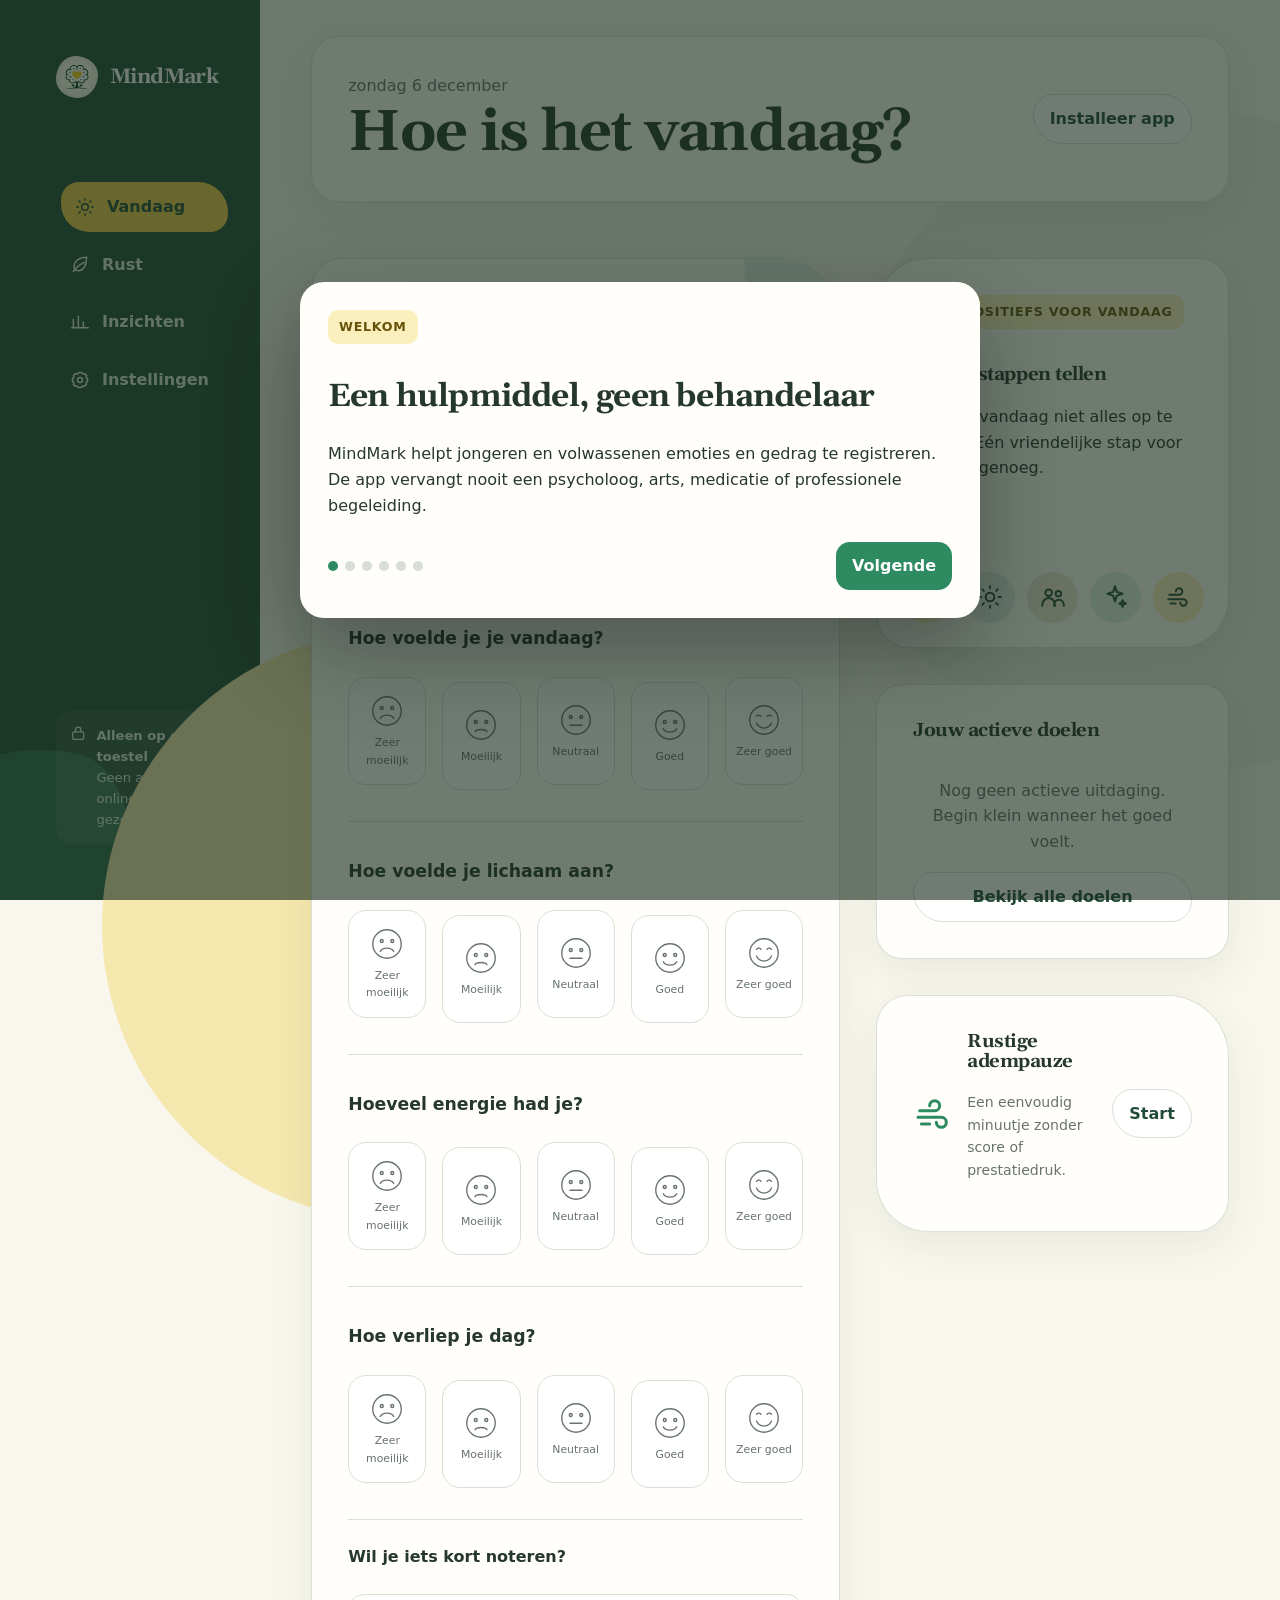
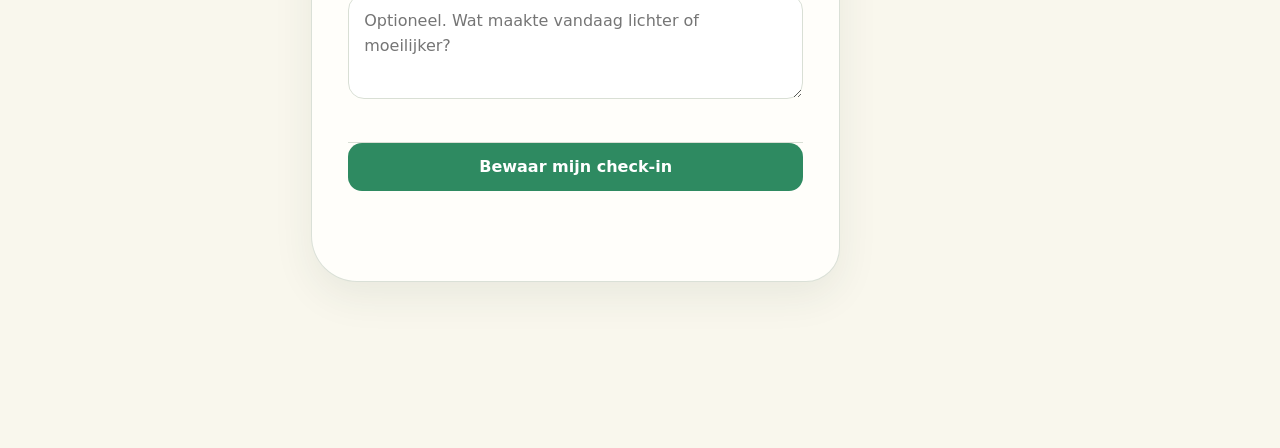
==== commit ec8dd02d: "V16 p09" ====
--- a/app/index.html
+++ b/app/index.html
@@ -1,10 +1,10 @@
 <!doctype html><html lang="nl"><head><meta charset="utf-8"><meta name="viewport" content="width=device-width,initial-scale=1"><meta name="theme-color" content="#F4C542"><title>MindMark — gratis mood- en gewoontetracker</title><link rel="manifest" href="../manifest.webmanifest"><link rel="icon" href="../assets/logo.svg"><link rel="stylesheet" href="../assets/styles.css"></head>
-<body class="app-body" data-app-namespace="mindmark-stable"><div class="app-shell"><aside class="sidebar"><a class="brand" href="../"><img src="../assets/icon-192.svg" alt=""><span>MindMark</span></a><nav class="side-nav"><button class="active" data-view="todayView"><svg><use href="../assets/icons.svg#i-sun"/></svg>Vandaag</button><button data-view="challengesView"><svg><use href="../assets/icons.svg#i-target"/></svg>Uitdagingen</button><button data-view="calmView"><svg><use href="../assets/icons.svg#i-leaf"/></svg>Rust</button><button data-view="insightsView"><svg><use href="../assets/icons.svg#i-chart"/></svg>Inzichten</button><button data-view="reportView"><svg><use href="../assets/icons.svg#i-report"/></svg>Rapport</button><button data-view="settingsView"><svg><use href="../assets/icons.svg#i-settings"/></svg>Instellingen</button></nav><div class="privacy-chip"><svg><use href="../assets/icons.svg#i-lock"/></svg><div><strong>Alleen op dit toestel</strong><br>Geen account of online gezondheidsdatabase.</div></div></aside>
+<body class="app-body" data-app-namespace="mindmark-stable"><div class="app-shell"><aside class="sidebar"><a class="brand" href="../"><img src="../assets/icon-192.svg" alt=""><span>MindMark</span></a><nav class="side-nav"><button class="active" data-view="todayView"><svg><use href="../assets/icons.svg#i-sun"/></svg>Vandaag</button><button data-view="calmView"><svg><use href="../assets/icons.svg#i-leaf"/></svg>Rust</button><button data-view="insightsView"><svg><use href="../assets/icons.svg#i-chart"/></svg>Inzichten</button><button data-view="settingsView"><svg><use href="../assets/icons.svg#i-settings"/></svg>Instellingen</button></nav><div class="privacy-chip"><svg><use href="../assets/icons.svg#i-lock"/></svg><div><strong>Alleen op dit toestel</strong><br>Geen account of online gezondheidsdatabase.</div></div></aside>
 <main class="app-main"><header class="app-top"><div><p class="today" id="displayDate"></p><h1 id="welcomeTitle">Hoe is het vandaag?</h1></div><button class="btn secondary" id="installBtn" hidden>Installeer app</button></header>
 <section class="view active" id="todayView"><div class="dashboard-grid"><article class="card check-card"><div class="section-heading checkin-heading"><div><span class="eyebrow">Korte check-in</span><h2>Een halve minuut voor jezelf</h2><p class="section-copy">Vier korte vragen helpen je vastleggen hoe je je vandaag voelde. Er bestaan geen juiste of foute antwoorden.</p></div></div><div id="checkinStatus"></div><form id="checkinForm"><div id="questions"></div><label class="question"><strong>Wil je iets kort noteren?</strong><textarea id="note" class="field" maxlength="800" placeholder="Optioneel. Wat maakte vandaag lichter of moeilijker?"></textarea></label><button class="btn success wide" id="saveCheckin" type="submit">Bewaar mijn check-in</button><p class="form-feedback" id="checkinFeedback" role="status"></p></form></article>
-<aside class="stack"><article class="card daily-card"><span class="eyebrow">Iets positiefs voor vandaag</span><h3 id="dailyTitle">Een kleine gedachte</h3><p id="dailyCopy"></p><div class="icon-mosaic" aria-hidden="true"><span class="icon-tile"><svg><use href="../assets/icons.svg#i-heart"/></svg></span><span class="icon-tile"><svg><use href="../assets/icons.svg#i-sun"/></svg></span><span class="icon-tile"><svg><use href="../assets/icons.svg#i-connection"/></svg></span><span class="icon-tile"><svg><use href="../assets/icons.svg#i-spark"/></svg></span><span class="icon-tile"><svg><use href="../assets/icons.svg#i-breathe"/></svg></span></div></article><article class="card"><h3>Jouw actieve uitdagingen</h3><div id="dashboardChallenges"></div><button class="btn secondary wide" data-go="challengesView">Bekijk alle uitdagingen</button></article><article class="card mindful-card"><svg class="large-icon"><use href="../assets/icons.svg#i-breathe"/></svg><div><h3>Rustige adempauze</h3><p class="small">Een eenvoudig minuutje zonder score of prestatiedruk.</p></div><button class="btn secondary" id="startBreathing">Start</button></article></aside></div></section>
-<section class="view" id="challengesView"><div class="page-head"><div><h2>Uitdagingen op jouw tempo</h2><p class="section-intro">Kleine, constructieve stappen. Gemiste dagen wissen niets uit.</p></div><button class="btn" id="newChallenge">Nieuwe uitdaging</button></div><div class="dashboard-grid"><article class="card"><h3>Actief</h3><div id="goalWarning"></div><div id="challengeList"></div></article><article class="card"><h3>Behaald</h3><div id="completedList"></div></article></div></section>
-<section class="view" id="insightsView"><h2>Jouw inzichten</h2><p class="section-intro">Klik op een kalenderdag om je check-in en geregistreerde stappen te bekijken.</p><div class="dashboard-grid"><article class="card"><h3>Stemming per niveau</h3><div class="bars" id="insightBars"></div><p class="small">Van zeer moeilijk tot zeer goed.</p></article><article class="card"><h3>Wat valt op?</h3><p id="patternCopy"></p><div class="notice small">Dit zijn patronen uit jouw registraties, geen medische conclusie.</div></article></div><article class="card"><h3>Deze maand</h3><div class="calendar-grid" id="calendar"></div></article></section>
+<aside class="stack"><article class="card daily-card"><span class="eyebrow">Iets positiefs voor vandaag</span><h3 id="dailyTitle">Een kleine gedachte</h3><p id="dailyCopy"></p><div class="icon-mosaic" aria-hidden="true"><span class="icon-tile"><svg><use href="../assets/icons.svg#i-heart"/></svg></span><span class="icon-tile"><svg><use href="../assets/icons.svg#i-sun"/></svg></span><span class="icon-tile"><svg><use href="../assets/icons.svg#i-connection"/></svg></span><span class="icon-tile"><svg><use href="../assets/icons.svg#i-spark"/></svg></span><span class="icon-tile"><svg><use href="../assets/icons.svg#i-breathe"/></svg></span></div></article><article class="card"><h3>Jouw actieve doelen</h3><div id="dashboardChallenges"></div><button class="btn secondary wide" data-go="challengesView">Bekijk alle doelen</button></article><article class="card mindful-card"><svg class="large-icon"><use href="../assets/icons.svg#i-breathe"/></svg><div><h3>Rustige adempauze</h3><p class="small">Een eenvoudig minuutje zonder score of prestatiedruk.</p></div><button class="btn secondary" id="startBreathing">Start</button></article></aside></div></section>
+<section class="view goals-subview" id="challengesView"><div class="subview-back"><button class="text-back" type="button" data-go="todayView"><svg><use href="../assets/icons.svg#i-chevron-left"/></svg>Terug naar vandaag</button></div><div class="page-head"><div><span class="eyebrow">Onderdeel van Vandaag</span><h2>Jouw doelen</h2><p class="section-intro">Kleine, constructieve stappen. Gemiste dagen wissen niets uit.</p></div><button class="btn" id="newChallenge">Nieuw doel</button></div><div class="dashboard-grid"><article class="card"><h3>Actief</h3><div id="goalWarning"></div><div id="challengeList"></div></article><article class="card"><h3>Behaald</h3><div id="completedList"></div></article></div></section>
+<section class="view" id="insightsView"><div class="page-head"><div><h2>Jouw inzichten</h2><p class="section-intro">Bekijk je patronen, open een kalenderdag of maak een rustig overzicht om zelf te delen.</p></div></div><div class="dashboard-grid"><article class="card"><h3>Stemming per niveau</h3><div class="bars" id="insightBars"></div><p class="small">Van zeer moeilijk tot zeer goed.</p></article><article class="card"><h3>Wat valt op?</h3><p id="patternCopy"></p><div class="notice small">Dit zijn patronen uit jouw registraties, geen medische conclusie.</div></article></div><article class="card"><h3>Deze maand</h3><p class="small">Tik op een dag om je check-in en geregistreerde doelstappen te bekijken.</p><div class="calendar-grid" id="calendar"></div></article><article class="card report-card insights-report-block"><div class="report-block-head"><div><span class="eyebrow">Deelbaar overzicht</span><h3>Een samenvatting van jouw registraties</h3><p class="small">Lokaal samengesteld. Jij beslist zelf of je dit print, als PDF bewaart of met een zorgverlener bespreekt.</p></div><button class="btn secondary no-print" id="printReport">Print / bewaar als PDF</button></div><div class="report-identity"><img class="report-mark" src="../assets/icon-192.svg" width="52" alt="MindMark boomicoon"><div><strong>MindMark-overzicht</strong><span><span id="reportCount">0</span> geregistreerde dagen</span></div></div><div class="report-summary" id="reportNarrative"></div><div class="notice small"><strong>Belangrijke afbakening.</strong> MindMark vervangt op geen enkel moment een psycholoog, arts, medicatie, diagnose of behandeling. Het is enkel een hulpmiddel om emoties en gedrag te registreren en bespreekbaar te maken.</div></article></section>
 
 <section class="view" id="calmView">
   <div class="calm-intro">
@@ -23,6 +23,22 @@
       <div class="visual-search-grid" id="visualSearchGrid" aria-label="Rustig visueel zoekspel"></div>
       <p class="calm-feedback" id="visualSearchFeedback" role="status"></p>
       <button class="btn secondary" id="newSearchScene" type="button">Nieuwe rustige scène</button>
+    </article>
+    <article class="card calm-tool color-hunt-tool">
+      <div class="tool-head"><div><span class="eyebrow">Zintuigen</span><h3>Kleurenspeurtocht</h3></div><div class="tool-icon"><svg><use href="../assets/icons.svg#i-eye"/></svg></div></div>
+      <p>Zoek rustig drie dingen om je heen in dezelfde kleur. Geen haast: je kan ook gewoon blijven zitten.</p>
+      <div class="color-hunt-stage"><span id="colorHuntSwatch" aria-hidden="true"></span><div><small>Zoek vandaag</small><strong id="colorHuntName">zacht geel</strong></div></div>
+      <div class="color-hunt-checks" id="colorHuntChecks" aria-label="Gevonden voorwerpen"><button type="button" aria-label="Eerste voorwerp gevonden">1</button><button type="button" aria-label="Tweede voorwerp gevonden">2</button><button type="button" aria-label="Derde voorwerp gevonden">3</button></div>
+      <p class="calm-feedback" id="colorHuntFeedback" role="status"></p>
+      <button class="btn secondary" id="newColorHunt" type="button">Kies een andere kleur</button>
+    </article>
+    <article class="card calm-tool pebble-tool">
+      <div class="tool-head"><div><span class="eyebrow">Rustig ordenen</span><h3>Leg de keien op volgorde</h3></div><div class="tool-icon"><svg><use href="../assets/icons.svg#i-leaf"/></svg></div></div>
+      <p>Tik de keien van klein naar groot. Er is geen timer en een vergissing telt nergens tegen.</p>
+      <div class="pebble-field" id="pebbleField" aria-label="Keien om te ordenen"></div>
+      <div class="pebble-tray" id="pebbleTray" aria-label="Geordende keien"></div>
+      <p class="calm-feedback" id="pebbleFeedback" role="status"></p>
+      <button class="btn secondary" id="newPebbleRound" type="button">Meng de keien opnieuw</button>
     </article>
     <article class="card calm-tool grounding-tool">
       <div class="tool-head"><div><span class="eyebrow">Hier en nu</span><h3>5-4-3-2-1</h3></div><div class="tool-icon"><svg><use href="../assets/icons.svg#i-leaf"/></svg></div></div>
@@ -43,15 +59,14 @@
     </article>
   </div>
 </section>
-<section class="view" id="reportView"><div class="page-head"><div><h2>Persoonlijk overzicht</h2><p class="section-intro">Lokaal samengesteld. Jij beslist zelf of je dit deelt.</p></div><button class="btn no-print" id="printReport">Print / bewaar als PDF</button></div><article class="card report-card"><img class="report-mark" src="../assets/icon-192.svg" width="52" alt="MindMark boomicoon"><h2>MindMark-overzicht</h2><p><strong>Geregistreerde dagen:</strong> <span id="reportCount">0</span></p><div class="report-summary" id="reportNarrative"></div><h3>Belangrijke afbakening</h3><p class="small">MindMark vervangt op geen enkel moment een psycholoog, arts, medicatie, diagnose of behandeling. Het is enkel een hulpmiddel om emoties en gedrag te registreren en bespreekbaar te maken.</p></article></section>
 <section class="view" id="settingsView"><h2>Instellingen</h2><div class="dashboard-grid"><article class="card stack"><h3>Op dit toestel</h3><label>Voornaam of bijnaam<input id="profileName" class="field" placeholder="Optioneel"></label><label>Leeftijd<input id="ageNumber" class="field" type="number" min="0" max="120" inputmode="numeric"><input id="ageRange" type="range" min="0" max="120" value="18"><span class="small">Leeftijd wordt alleen lokaal gebruikt om volwassen onderwerpen af te schermen.</span></label><label>Land voor hulplijnen<select id="country" class="field"><option value="BE">België</option></select></label><button class="btn" id="saveSettings">Bewaren</button></article><article class="card stack"><h3>Privacy en gegevens</h3><button class="btn secondary" id="exportData">Download lokale back-up</button><button class="btn secondary" id="restartTutorial">Toon tutorial opnieuw</button><label class="motion-setting"><span><strong>Beperk bewegende decoratie</strong><small>Zet wisselende icoontjes en achtergrondparallax stil.</small></span><input id="reduceAmbient" type="checkbox" role="switch"></label><button class="btn caution-outline" id="wipeData">Wis alle lokale gegevens</button><p class="small">De app heeft geen online back-up. Wis je de sitegegevens of browseropslag, dan worden de lokale registraties verwijderd en kunnen wij ze niet herstellen.</p></article><article class="card"><h3>Hulp nodig?</h3><p class="small">MindMark is geen crisisdienst. Heb je het gevoel dat je jezelf kwaad kan aandoen, dan kan je hier rustig de Belgische hulplijnen openen.</p><button class="btn secondary" id="openHelp">Bekijk hulplijnen</button></article></div></section>
 </main></div>
-<nav class="mobile-bar"><button class="active" data-view="todayView"><svg><use href="../assets/icons.svg#i-sun"/></svg>Vandaag</button><button data-view="challengesView"><svg><use href="../assets/icons.svg#i-target"/></svg>Doelen</button><button data-view="calmView"><svg><use href="../assets/icons.svg#i-leaf"/></svg>Rust</button><button data-view="insightsView"><svg><use href="../assets/icons.svg#i-chart"/></svg>Inzichten</button><button data-view="reportView"><svg><use href="../assets/icons.svg#i-report"/></svg>Rapport</button><button data-view="settingsView"><svg><use href="../assets/icons.svg#i-settings"/></svg>Instellingen</button></nav>
+<nav class="mobile-bar" aria-label="Hoofdnavigatie"><button class="active" data-view="todayView"><svg><use href="../assets/icons.svg#i-sun"/></svg>Vandaag</button><button data-view="calmView"><svg><use href="../assets/icons.svg#i-leaf"/></svg>Rust</button><button data-view="insightsView"><svg><use href="../assets/icons.svg#i-chart"/></svg>Inzichten</button><button data-view="settingsView"><svg><use href="../assets/icons.svg#i-settings"/></svg>Instellingen</button></nav>
 <div class="modal-backdrop" id="installModal"><div class="modal install-modal"><button class="modal-close" data-close aria-label="Sluiten">×</button><span class="eyebrow">Installeer MindMark</span><h2>Zet MindMark op je startscherm</h2><div id="installInstructions" class="install-steps"></div><button class="btn wide" id="installConfirm" type="button">Installeren</button></div></div>
 <div class="modal-backdrop" id="challengeModal"><div class="modal"><button class="modal-close" data-close aria-label="Sluiten">×</button><span class="eyebrow">Nieuwe uitdaging</span><h2>Wat zou je rustig willen opbouwen?</h2><div class="search-wrap"><svg><use href="../assets/icons.svg#i-search"/></svg><input id="trackerSearch" class="field" placeholder="Zoek bijvoorbeeld ‘stoppen met roken’"></div><div id="suggestedTrackers"></div><div id="trackerLibrary"></div><div id="topicRequest" class="empty" hidden><p>Deze uitdaging staat nog niet in onze veilige bibliotheek.</p><a id="requestTopicLink" class="btn secondary" target="_blank" rel="noopener">Vraag dit onderwerp aan via GitHub</a><p class="small">De aanvraag opent als openbaar issue. Voeg geen persoonlijke of medische informatie toe.</p></div><form id="challengeForm" class="challenge-config" hidden><input type="hidden" id="selectedTrackerId"><div class="selected-topic" id="selectedTopic"></div><div class="config-grid"><label><strong>Hoeveel succesvolle dagen wil je proberen?</strong><input class="field" id="challengeTarget" type="number" min="1" max="365" value="7"></label><label id="dailyTargetWrap"><strong>Wat is je richtpunt per dag?</strong><div class="input-with-unit"><input class="field" id="challengeDailyTarget" type="number" min="1" value="1"><span id="challengeUnit">keer</span></div></label></div><p class="small">Je registreert telkens wat vandaag lukte. Bij water, beweging en andere meetbare doelen kan je meerdere keren per dag kleine hoeveelheden toevoegen. Een gemiste dag zet niets op nul.</p><button class="btn wide" type="submit">Voeg uitdaging toe</button></form></div></div>
 <div class="modal-backdrop" id="celebrateModal"><div class="modal celebrate"><div class="confetti-layer" aria-hidden="true"></div><svg class="celebrate-icon"><use href="../assets/icons.svg#i-spark"/></svg><h2 id="celebrateTitle">Uitdaging behaald</h2><p><strong>Proficiat.</strong> Je hebt bewust tijd en aandacht aan jezelf gegeven.</p><form id="celebrateForm" class="stack"><label>Hoe voelde het om dit te behalen?<textarea id="achievementFeeling" class="field" placeholder="Trots, opgelucht, verrassend, moeilijk…"></textarea></label><fieldset><legend>Wil je vrijblijvend naar een volgende uitdaging kijken?</legend><label class="choice"><input type="radio" name="nextChoice" value="new"> Ja, toon enkele ideeën</label><label class="choice"><input type="radio" name="nextChoice" value="later" checked> Niet nu, ik laat dit eerst landen</label></fieldset><button class="btn" type="submit">Bewaar dit moment</button></form></div></div>
 <div class="modal-backdrop" id="dayModal"><div class="modal"><button class="modal-close" data-close aria-label="Sluiten">×</button><h2 id="dayModalTitle"></h2><div id="dayModalContent"></div></div></div>
 <div class="modal-backdrop" id="helpModal"><div class="modal crisis"><button class="modal-close" data-close aria-label="Sluiten">×</button><span class="support-mark"><svg><use href="../assets/icons.svg#i-connection"/></svg></span><h2 id="crisisTitle">Praat even met een echt persoon</h2><p id="crisisCopy">Dreig je jezelf kwaad aan te doen? Dan is het beter om even met iemand te praten. Daarom wil ik je vragen om nu 1813 te bellen.</p><a class="support-number" id="callPrimary" href="tel:1813"><span>Bel nu</span><strong>1813</strong></a><p>Bij 1813 staan échte mensen voor jou klaar om te helpen en een luisterend oor te bieden.</p><ul class="support-hours"><li><strong>Telefoon:</strong> 24/7</li><li><strong>Chat dagelijks:</strong> 17u00 tot 00u00</li><li><strong>Woensdag:</strong> 12u00 tot 00u00 (middernacht)</li></ul><div class="actions"><a class="btn" href="tel:1813">Bel nu 1813</a><a class="btn secondary" href="tel:112">Bel 112 bij onmiddellijk gevaar</a></div><p class="small">MindMark verstuurt je tekst niet en contacteert niemand automatisch.</p></div></div>
-<div class="modal-backdrop" id="tutorialModal"><div class="modal tutorial"><div class="tutorial-slide"><span class="eyebrow">Welkom</span><h2>Een hulpmiddel, geen behandelaar</h2><p>MindMark helpt jongeren en volwassenen emoties en gedrag te registreren. De app vervangt nooit een psycholoog, arts, medicatie of professionele begeleiding.</p></div><div class="tutorial-slide" hidden><span class="eyebrow">Leeftijd</span><h2>Hoe oud ben je?</h2><p>Hiermee verbergen we onderwerpen zoals alcohol en gokken voor jongere gebruikers. Je antwoord blijft lokaal en wordt niet gecontroleerd.</p><div class="age-picker"><output id="onboardingAgeOutput">18</output><input id="onboardingAgeRange" type="range" min="0" max="120" value="18"><input id="onboardingAgeNumber" class="field" type="number" min="0" max="120" value="18" inputmode="numeric"></div></div><div class="tutorial-slide" hidden><span class="eyebrow">Korte check-in</span><h2>Geen score op jouw waarde</h2><p>Vier eenvoudige vragen helpen patronen zichtbaar maken. Na bewaren krijg je een duidelijke bevestiging en een klein feestelijk moment.</p></div><div class="tutorial-slide" hidden><span class="eyebrow">Uitdagingen</span><h2>Niet alles tegelijk</h2><p>We tonen enkele ideeën en een zoekbalk. Categorieën blijven dicht tot jij ze opent. Meer dan vijf actieve doelen geeft alleen een zachte herinnering.</p></div><div class="tutorial-slide" hidden><span class="eyebrow">Rust & aandacht</span><h2>Een pauze zonder prestatiedruk</h2><p>Gebruik de ademfunctie, een grounding-oefening of het rustige zoekspel. Er zijn geen scores, streaks of tijdslimieten.</p></div><div class="tutorial-slide" hidden><span class="eyebrow">Privacy</span><h2>Je gegevens blijven lokaal</h2><p>Er is geen online back-up. Verwijder je browser- of sitegegevens, dan verdwijnen ook je lokale registraties.</p></div><div class="tutorial-footer"><div id="tutorialDots"></div><button class="btn" id="tutorialNext">Volgende</button></div></div></div>
+<div class="modal-backdrop" id="tutorialModal"><div class="modal tutorial"><div class="tutorial-slide"><span class="eyebrow">Welkom</span><h2>Een hulpmiddel, geen behandelaar</h2><p>MindMark helpt jongeren en volwassenen emoties en gedrag te registreren. De app vervangt nooit een psycholoog, arts, medicatie of professionele begeleiding.</p></div><div class="tutorial-slide" hidden><span class="eyebrow">Leeftijd</span><h2>Hoe oud ben je?</h2><p>Hiermee verbergen we onderwerpen zoals alcohol en gokken voor jongere gebruikers. Je antwoord blijft lokaal en wordt niet gecontroleerd.</p><div class="age-picker"><output id="onboardingAgeOutput">18</output><input id="onboardingAgeRange" type="range" min="0" max="120" value="18"><input id="onboardingAgeNumber" class="field" type="number" min="0" max="120" value="18" inputmode="numeric"></div></div><div class="tutorial-slide" hidden><span class="eyebrow">Korte check-in</span><h2>Geen score op jouw waarde</h2><p>Vier eenvoudige vragen helpen patronen zichtbaar maken. Na bewaren krijg je een duidelijke bevestiging en een klein feestelijk moment.</p></div><div class="tutorial-slide" hidden><span class="eyebrow">Doelen</span><h2>Niet alles tegelijk</h2><p>We tonen enkele ideeën en een zoekbalk. Categorieën blijven dicht tot jij ze opent. Meer dan vijf actieve doelen geeft alleen een zachte herinnering.</p></div><div class="tutorial-slide" hidden><span class="eyebrow">Rust & aandacht</span><h2>Een pauze zonder prestatiedruk</h2><p>Gebruik de ademfunctie, een grounding-oefening of het rustige zoekspel. Er zijn geen scores, streaks of tijdslimieten.</p></div><div class="tutorial-slide" hidden><span class="eyebrow">Privacy</span><h2>Je gegevens blijven lokaal</h2><p>Er is geen online back-up. Verwijder je browser- of sitegegevens, dan verdwijnen ook je lokale registraties.</p></div><div class="tutorial-footer"><div id="tutorialDots"></div><button class="btn" id="tutorialNext">Volgende</button></div></div></div>
 <div class="modal-backdrop" id="breathingModal"><div class="modal breathing"><button class="modal-close" data-close aria-label="Sluiten">×</button><h2>Een rustige minuut</h2><div class="breathing-orb" id="breathingOrb"></div><p id="breathingText">Adem rustig in</p><button class="btn secondary" data-close>Stop wanneer je wil</button></div></div>
 <div class="toast" id="toast" role="status"></div><script src="../data/trackers.js"></script><script src="../js/app.js"></script><script src="../js/ambient.js"></script><script src="../js/calm-tools.js"></script></body></html>
--- a/assets/styles.css
+++ b/assets/styles.css
@@ -330,3 +330,65 @@
 @media(max-width:900px){.calm-intro{padding:42px}.calm-grid{grid-template-columns:1fr}.search-tool{grid-row:auto}}
 @media(max-width:620px){.calm-intro{padding:36px 26px;margin-bottom:42px;border-radius:28px}.calm-symbol{display:none}.calm-grid{gap:28px}.calm-tool{padding:30px 24px!important}.visual-search-grid{gap:6px}.search-tile{border-radius:10px}.mobile-bar{justify-content:flex-start}.mobile-bar button{flex:0 0 64px}}
 @media(prefers-reduced-motion:reduce){.search-tile,.grounding-progress span,.motion-setting input:after{transition:none}.search-tile.found{animation:none}}
+
+
+/* v0.000.015 — simplified information architecture */
+.goals-subview .subview-back{margin-bottom:var(--space-4)}
+.text-back{display:inline-flex;align-items:center;gap:8px;border:0;background:transparent;color:var(--green-dark);font-weight:850;padding:8px 0;cursor:pointer}
+.text-back svg{width:19px;height:19px}
+.report-block-head{display:flex;align-items:flex-start;justify-content:space-between;gap:var(--space-5);margin-bottom:var(--space-5)}
+.report-block-head h3{margin:.35rem 0 .55rem}
+.report-identity{display:flex;align-items:center;gap:14px;margin-bottom:var(--space-4)}
+.report-identity strong,.report-identity span{display:block}
+.report-identity span{color:var(--muted);font-size:.88rem;margin-top:2px}
+.insights-report-block{margin-top:var(--space-6)}
+@media(max-width:900px){
+  .mobile-bar{grid-template-columns:repeat(4,minmax(0,1fr));overflow:visible;justify-content:stretch}
+  .mobile-bar button{min-width:0;flex:auto}
+  .report-block-head{display:grid}
+  .report-block-head .btn{width:100%}
+}
+@media print{
+  .sidebar,.mobile-bar,.app-top,.no-print{display:none!important}
+  .app-shell{display:block!important}
+  .app-main{padding:0!important}
+  .view{display:none!important}
+  #insightsView{display:block!important}
+  #insightsView>*:not(.insights-report-block){display:none!important}
+  .insights-report-block{display:block!important;box-shadow:none!important;border:0!important;margin:0!important}
+  body{background:#fff!important}
+}
+
+/* MindMark v0.000.016 — pre-release calm tools and install-state polish */
+#installBtn[hidden]{display:none!important}
+.color-hunt-tool{background:#fffaf0}
+.color-hunt-stage{display:flex;align-items:center;gap:18px;margin:26px 0 20px;padding:18px;border:1px solid var(--line);border-radius:20px;background:var(--surface)}
+.color-hunt-stage>span{width:72px;height:72px;border-radius:50%;border:8px solid #fff;box-shadow:0 0 0 1px var(--line);flex:0 0 auto;transition:background .25s ease,transform .25s ease}
+.color-hunt-stage small{display:block;color:var(--muted);font-weight:750;margin-bottom:4px}
+.color-hunt-stage strong{display:block;font-family:var(--serif);font-size:1.35rem;color:var(--green-dark)}
+.color-hunt-checks{display:flex;gap:12px;margin:0 0 18px}
+.color-hunt-checks button{width:48px;height:48px;border-radius:50%;border:1px solid var(--line);background:#fff;color:var(--green-dark);font-weight:850;cursor:pointer;transition:transform .18s ease,background .18s ease,border-color .18s ease}
+.color-hunt-checks button:hover{transform:translateY(-2px);border-color:var(--green)}
+.color-hunt-checks button.found{background:var(--green-soft);border-color:var(--green);color:var(--green-dark);transform:scale(1.04)}
+.color-hunt-checks button.found::after{content:'✓';display:block;font-size:.78rem;line-height:.8}
+.pebble-tool{background:#f5f7f0}
+.pebble-field,.pebble-tray{min-height:104px;display:flex;align-items:flex-end;justify-content:center;gap:14px;padding:22px 16px;border-radius:22px}
+.pebble-field{margin:24px 0 14px;background:#fff;border:1px solid var(--line)}
+.pebble-tray{min-height:82px;background:#e7efe4;border:1px dashed #9bb7a0}
+.pebble{width:var(--pebble-size);height:calc(var(--pebble-size) * .72);padding:0;border:0;background:none;cursor:pointer;display:grid;place-items:center;transition:transform .22s ease,opacity .22s ease}
+.pebble span{display:block;width:100%;height:100%;background:#8fa591;border:2px solid #657d69;border-radius:48% 52% 43% 57%/58% 46% 54% 42%;box-shadow:0 5px 0 rgba(37,65,48,.08)}
+.pebble:nth-child(even) span{background:#b6a88d;border-color:#8f8169;border-radius:56% 44% 58% 42%/46% 57% 43% 54%}
+.pebble-1{--pebble-size:38px}.pebble-2{--pebble-size:50px}.pebble-3{--pebble-size:62px}.pebble-4{--pebble-size:74px}.pebble-5{--pebble-size:86px}
+.pebble:hover{transform:translateY(-4px)}
+.pebble.gentle-nudge{animation:gentle-nudge .38s ease}
+.pebble.placed{animation:pebble-place .35s ease;cursor:default}
+.pebble-tray .pebble{pointer-events:none}
+@keyframes gentle-nudge{0%,100%{transform:translateX(0)}35%{transform:translateX(-5px)}70%{transform:translateX(5px)}}
+@keyframes pebble-place{0%{transform:translateY(-8px);opacity:.5}100%{transform:translateY(0);opacity:1}}
+.reduce-ambient .pebble,.reduce-ambient .color-hunt-stage>span{transition:none}
+.reduce-ambient .pebble.gentle-nudge,.reduce-ambient .pebble.placed{animation:none}
+@media(max-width:620px){
+ .color-hunt-stage{padding:16px;gap:14px}.color-hunt-stage>span{width:60px;height:60px}
+ .pebble-field,.pebble-tray{gap:8px;padding:18px 10px}.pebble-1{--pebble-size:31px}.pebble-2{--pebble-size:40px}.pebble-3{--pebble-size:49px}.pebble-4{--pebble-size:58px}.pebble-5{--pebble-size:67px}
+}
+@media(min-width:901px){.kindness-tool{grid-column:1/-1}}
